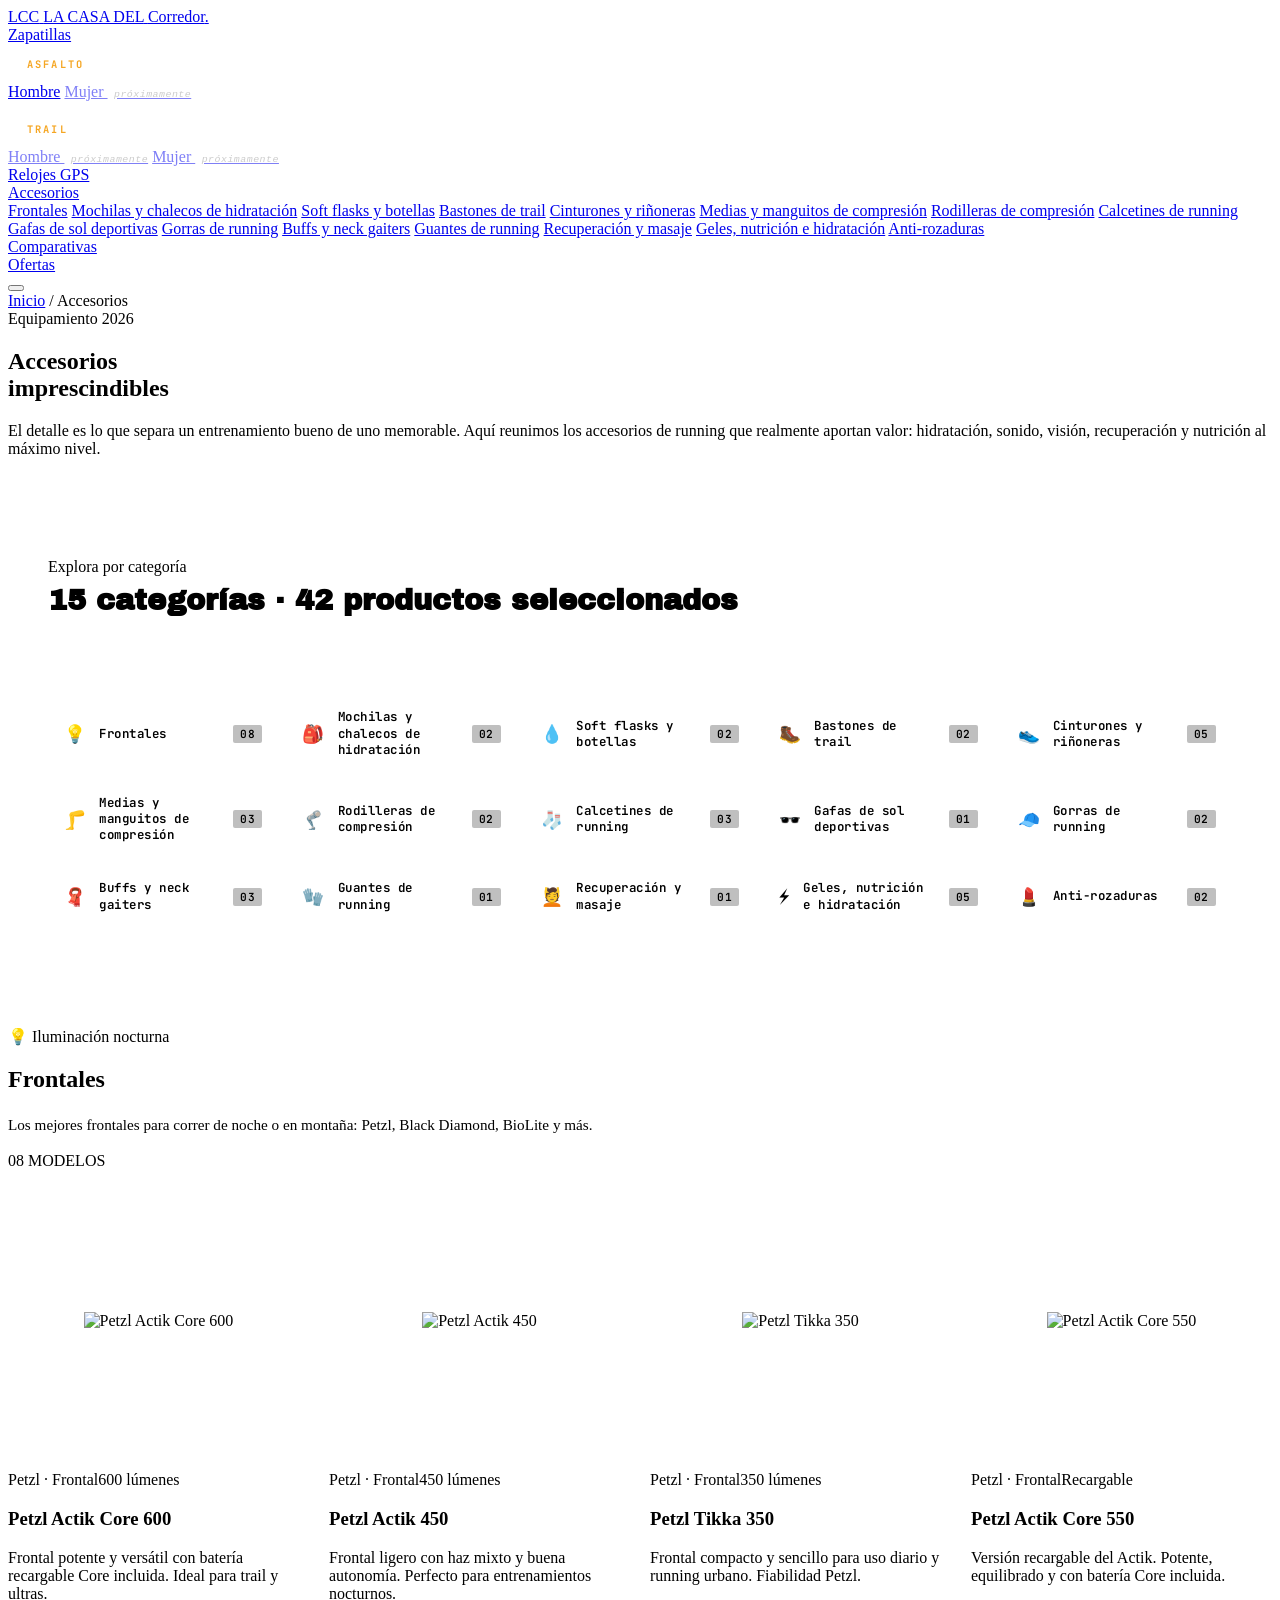
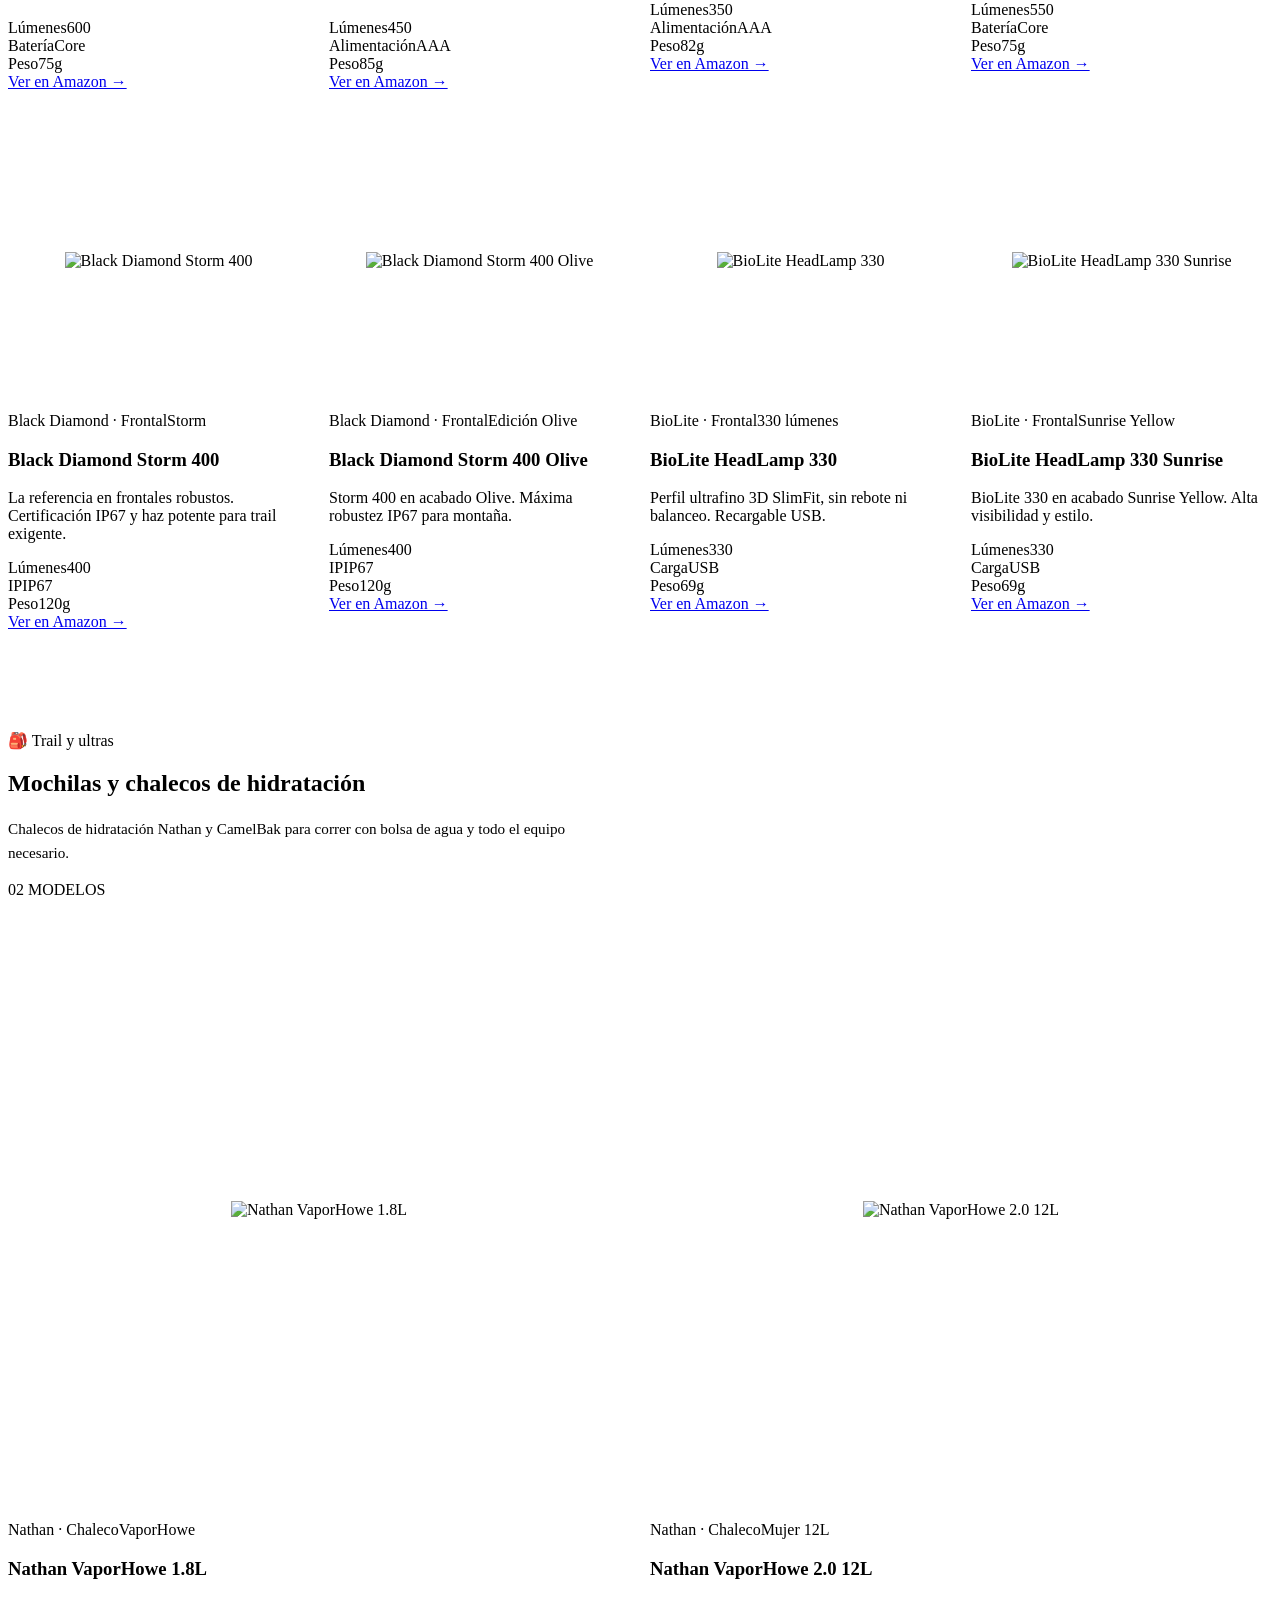
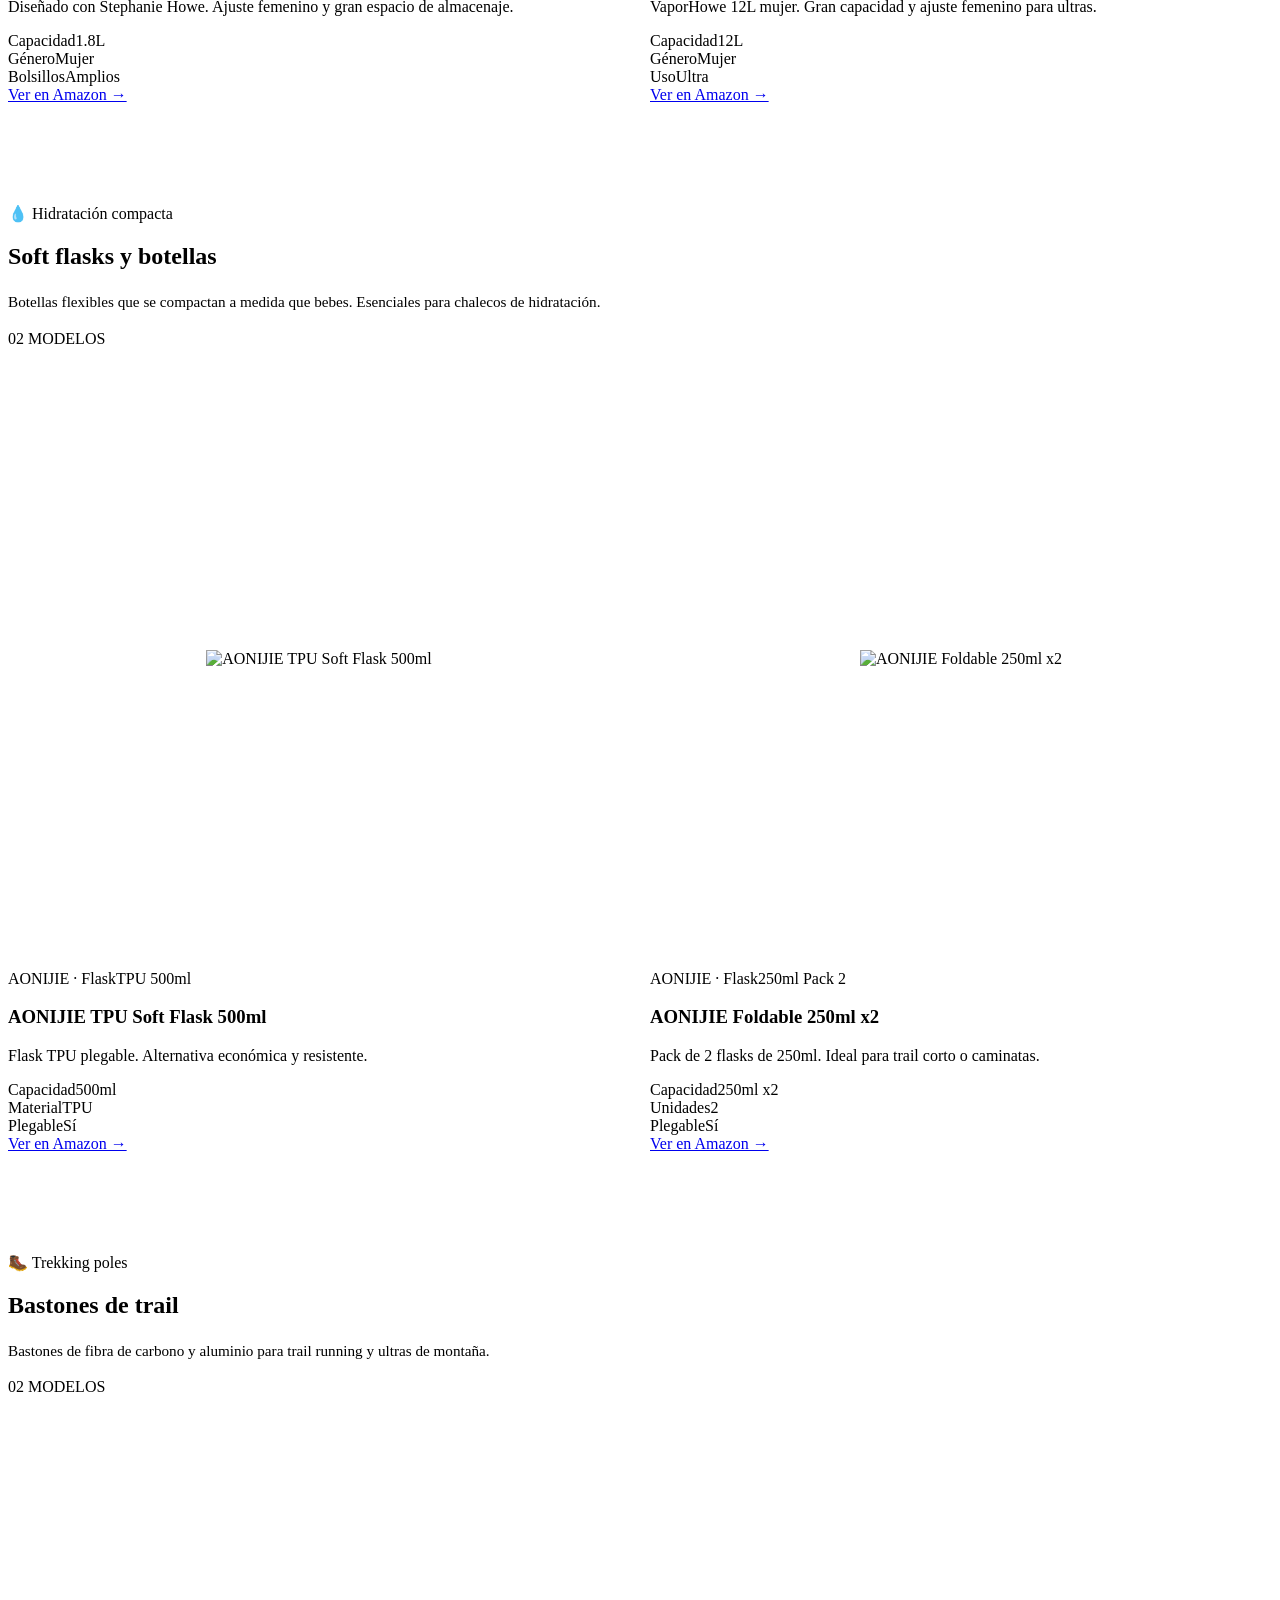
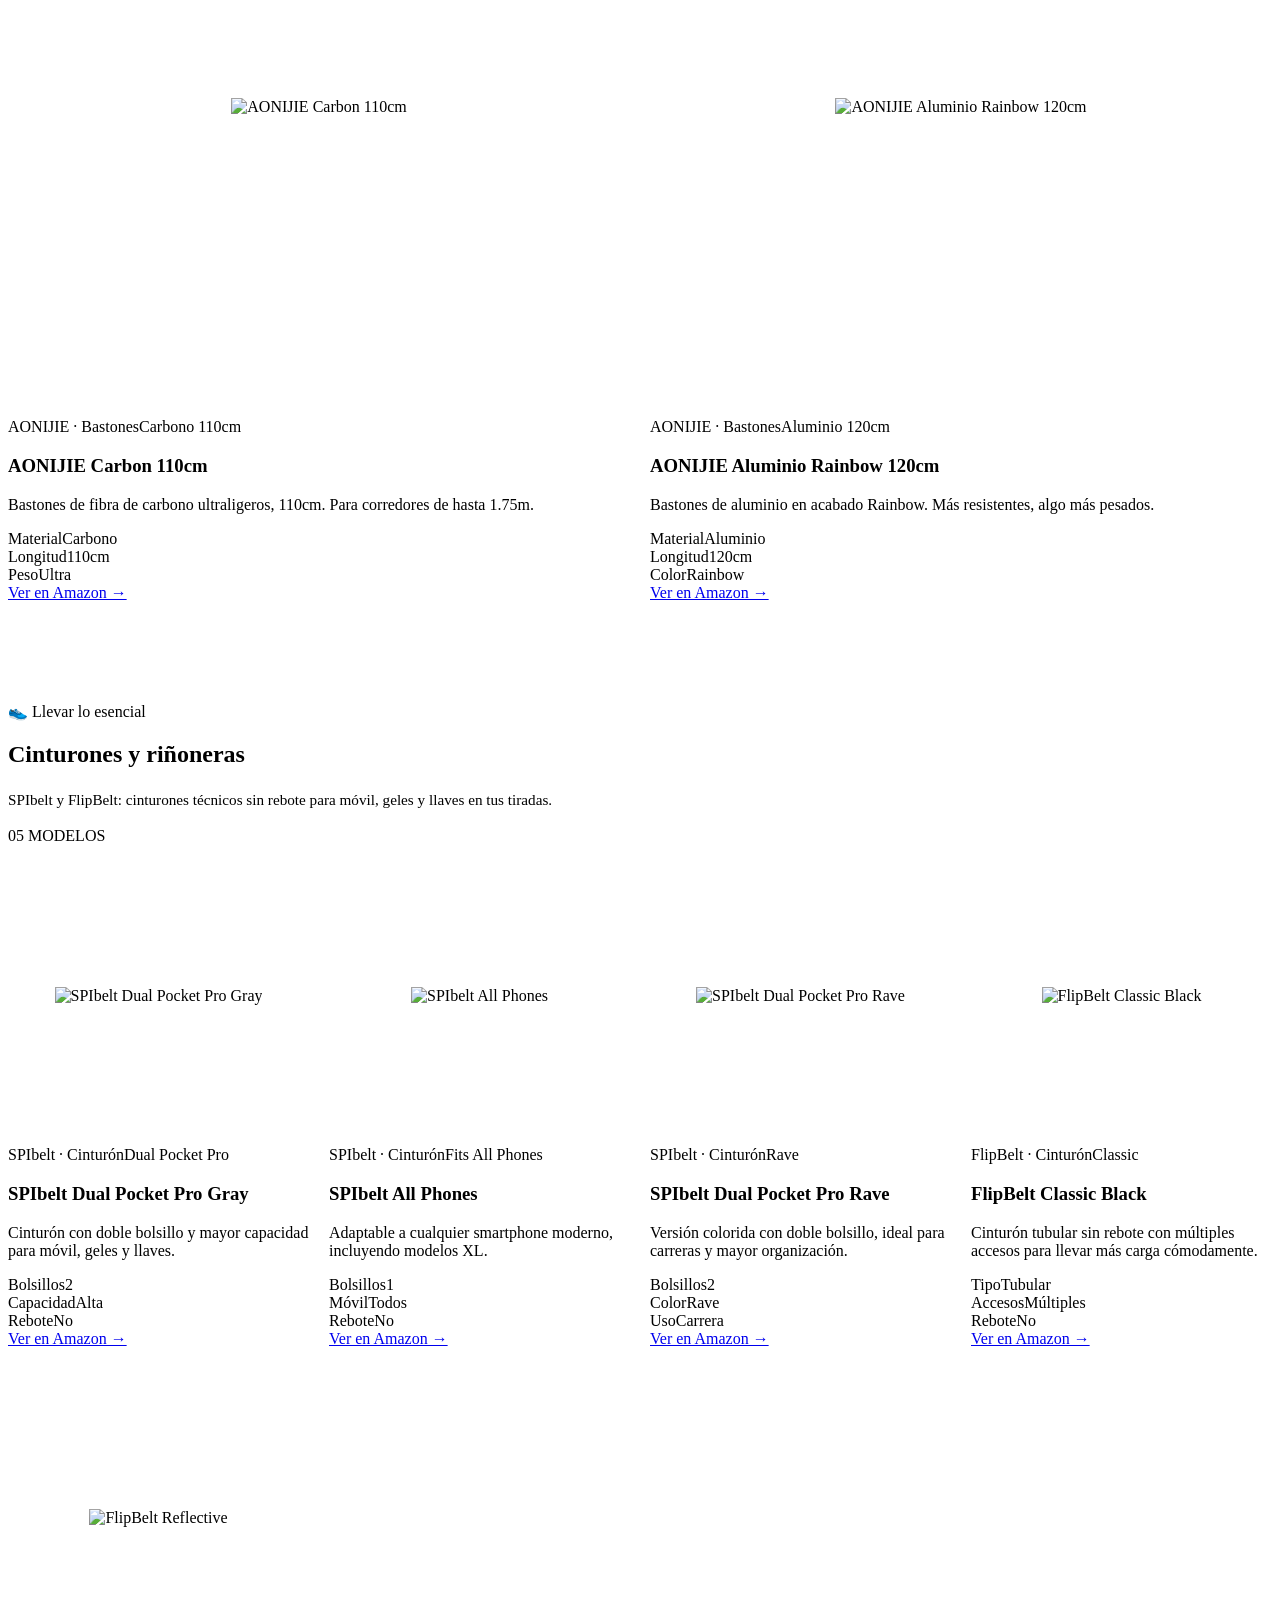
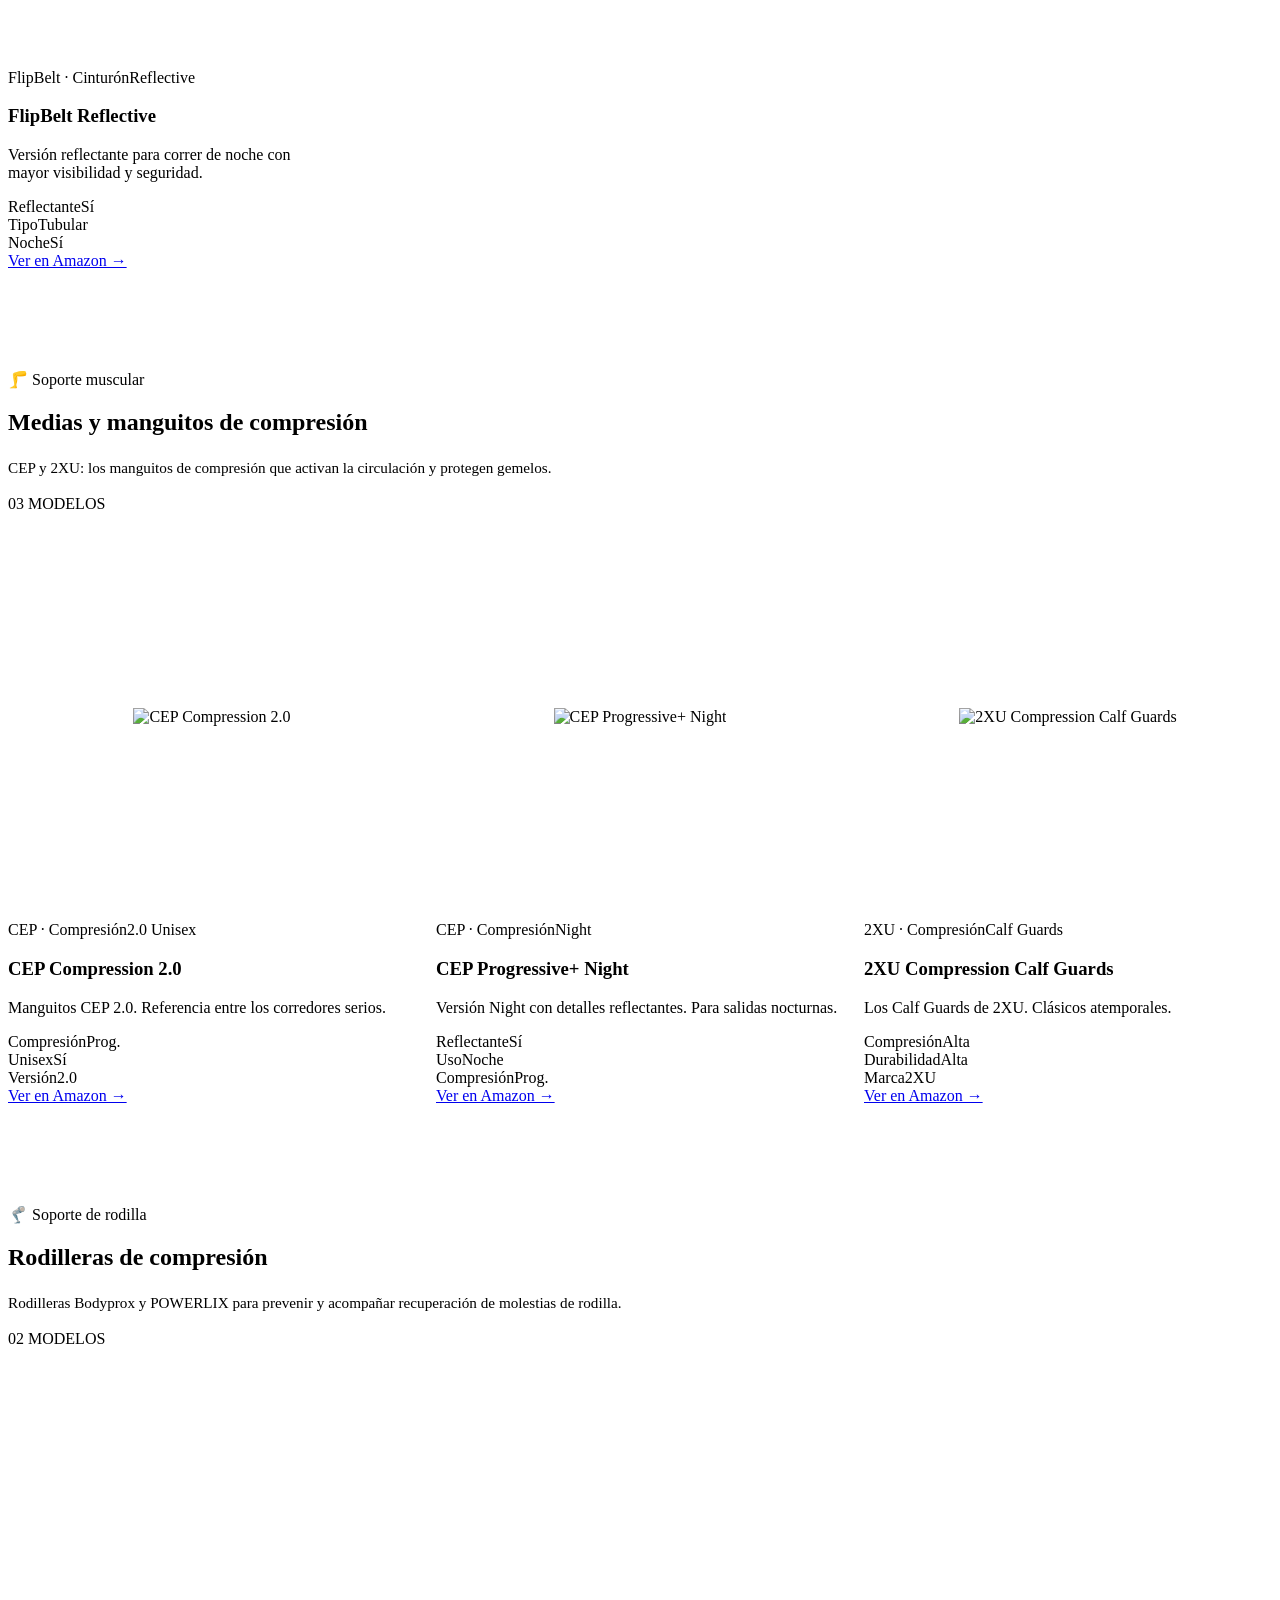
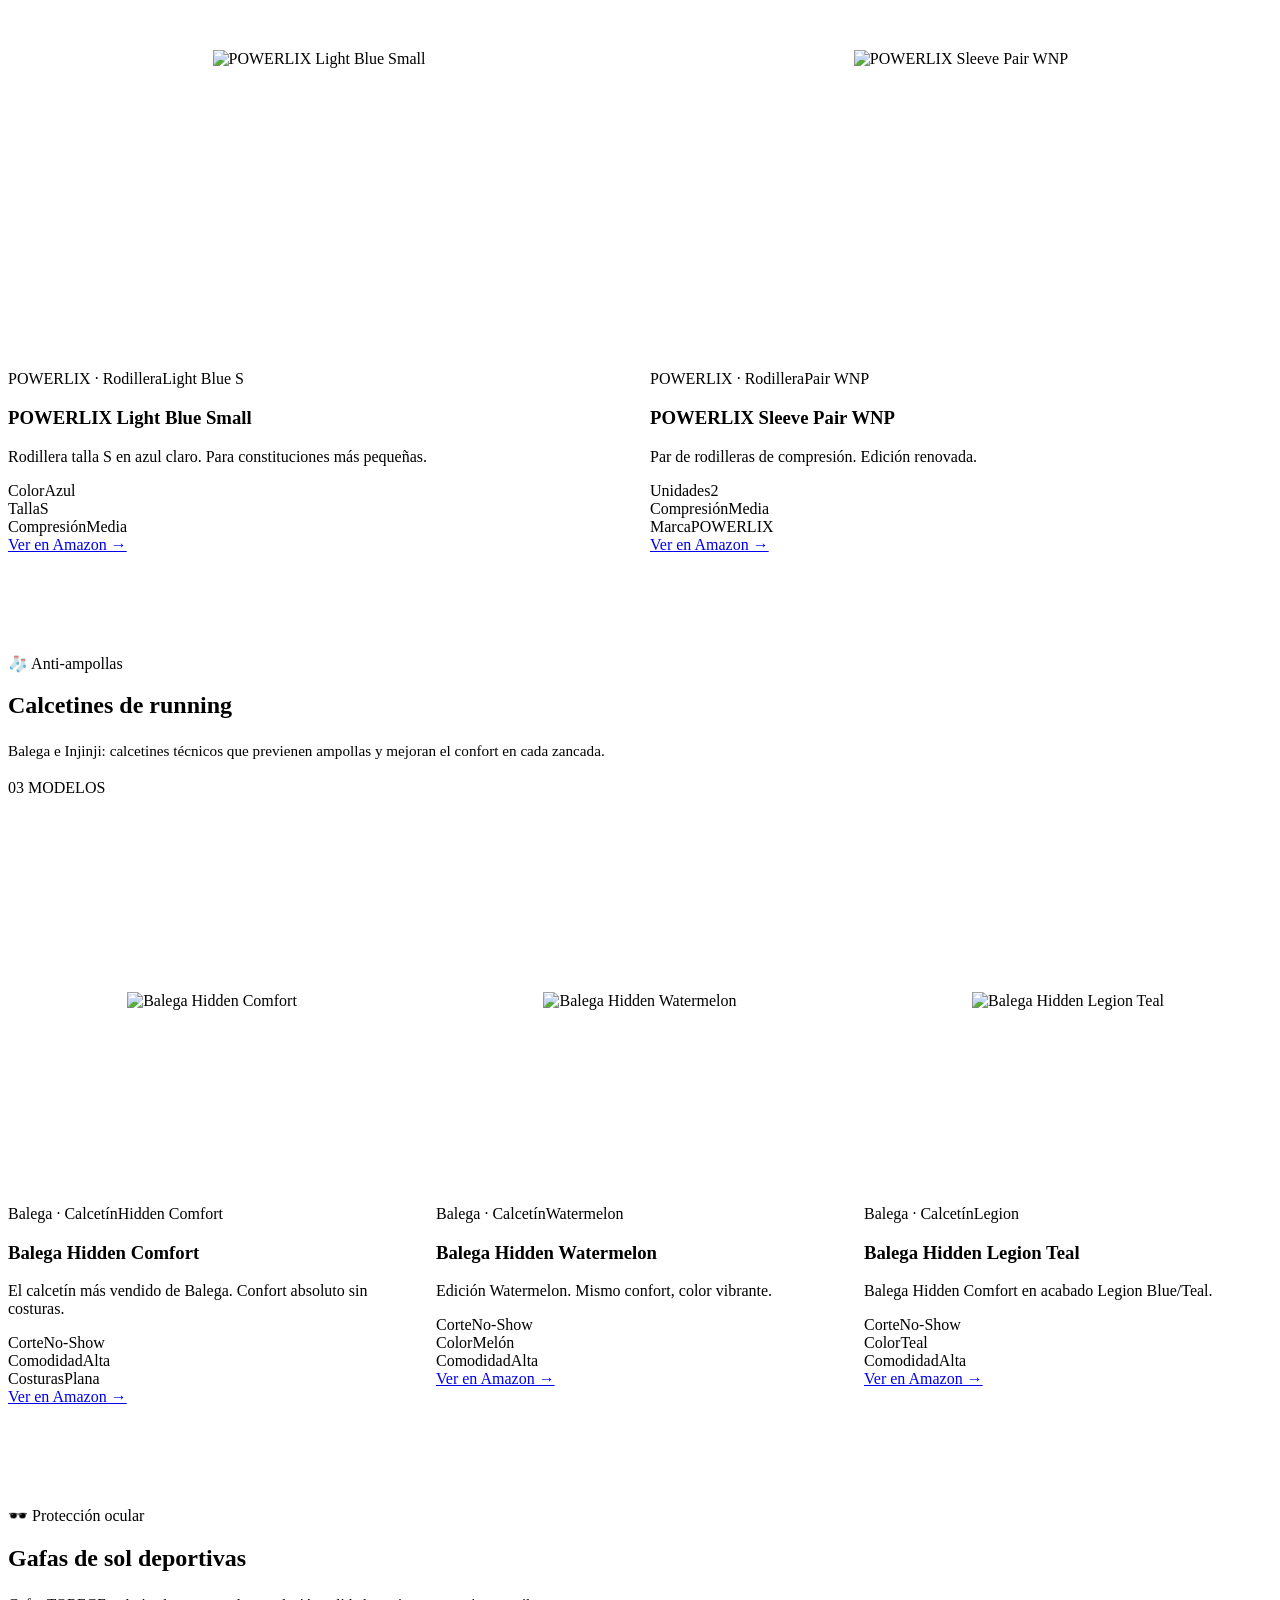
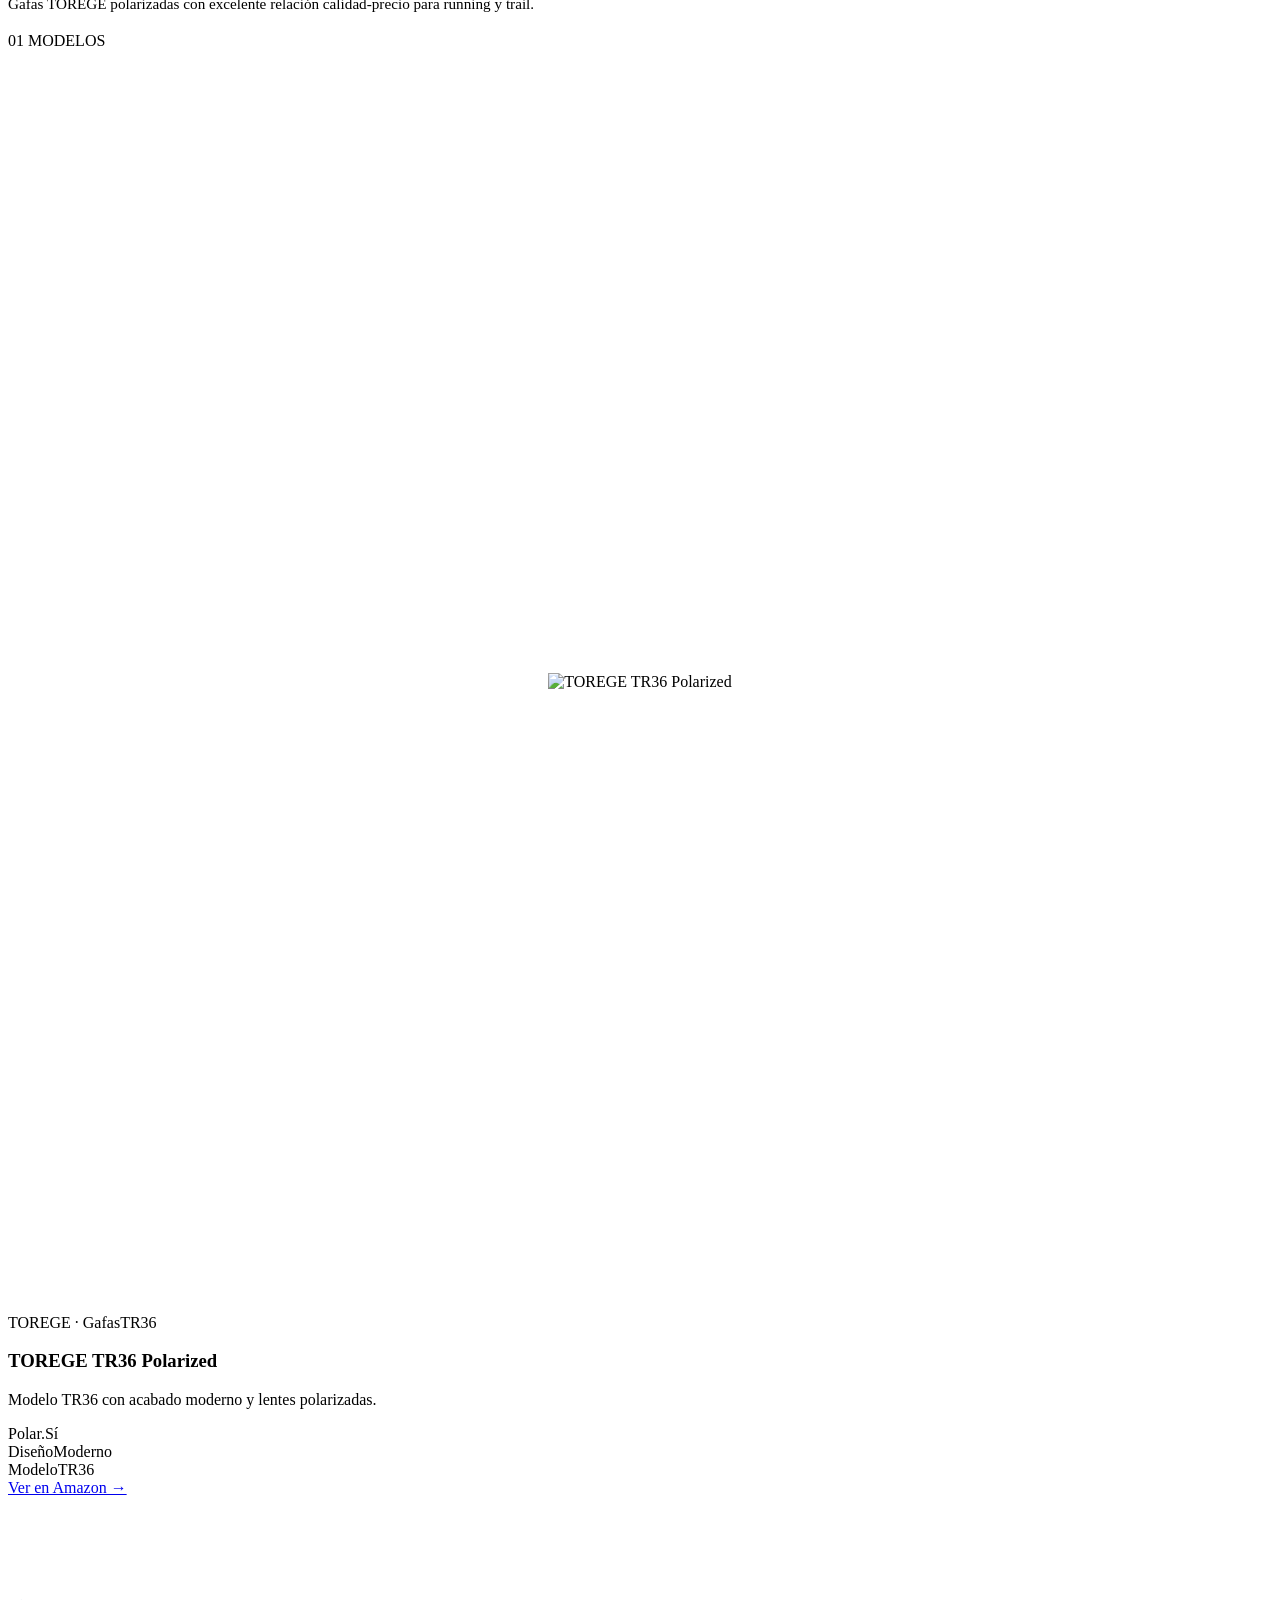
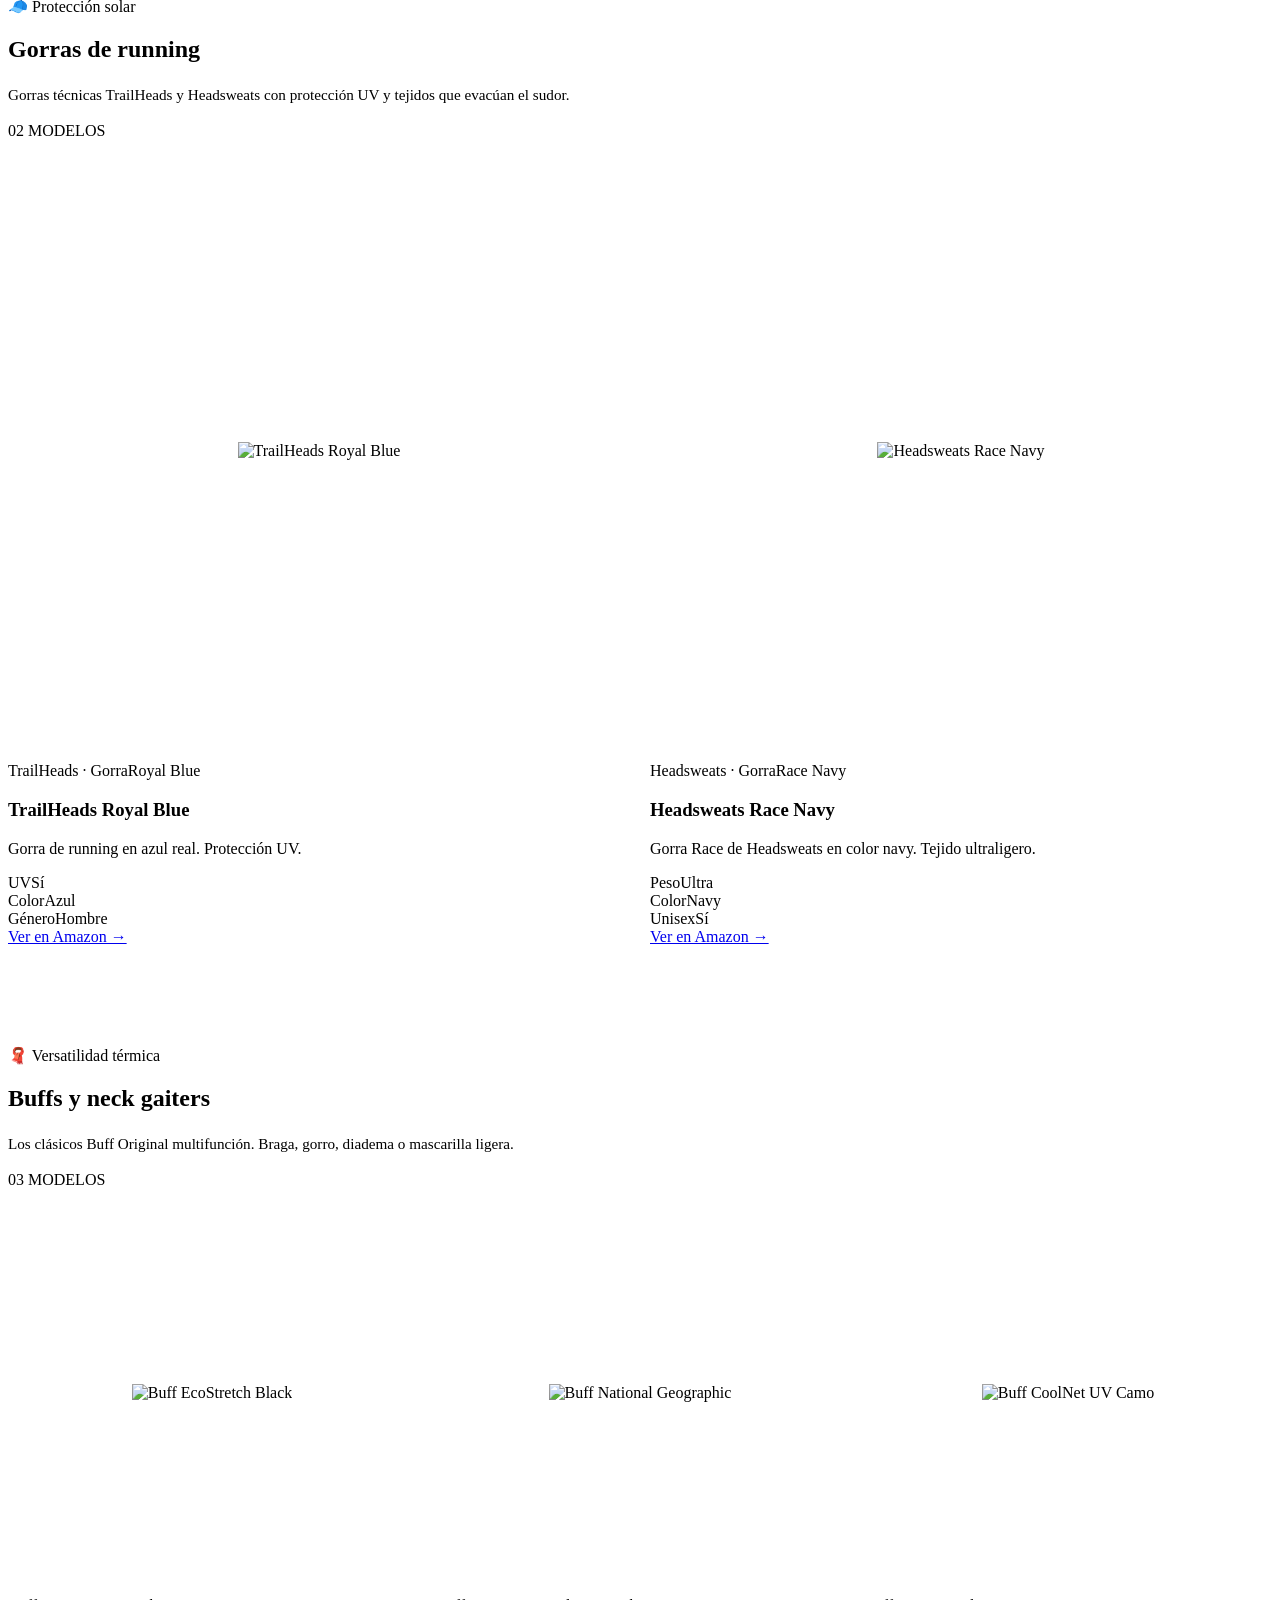
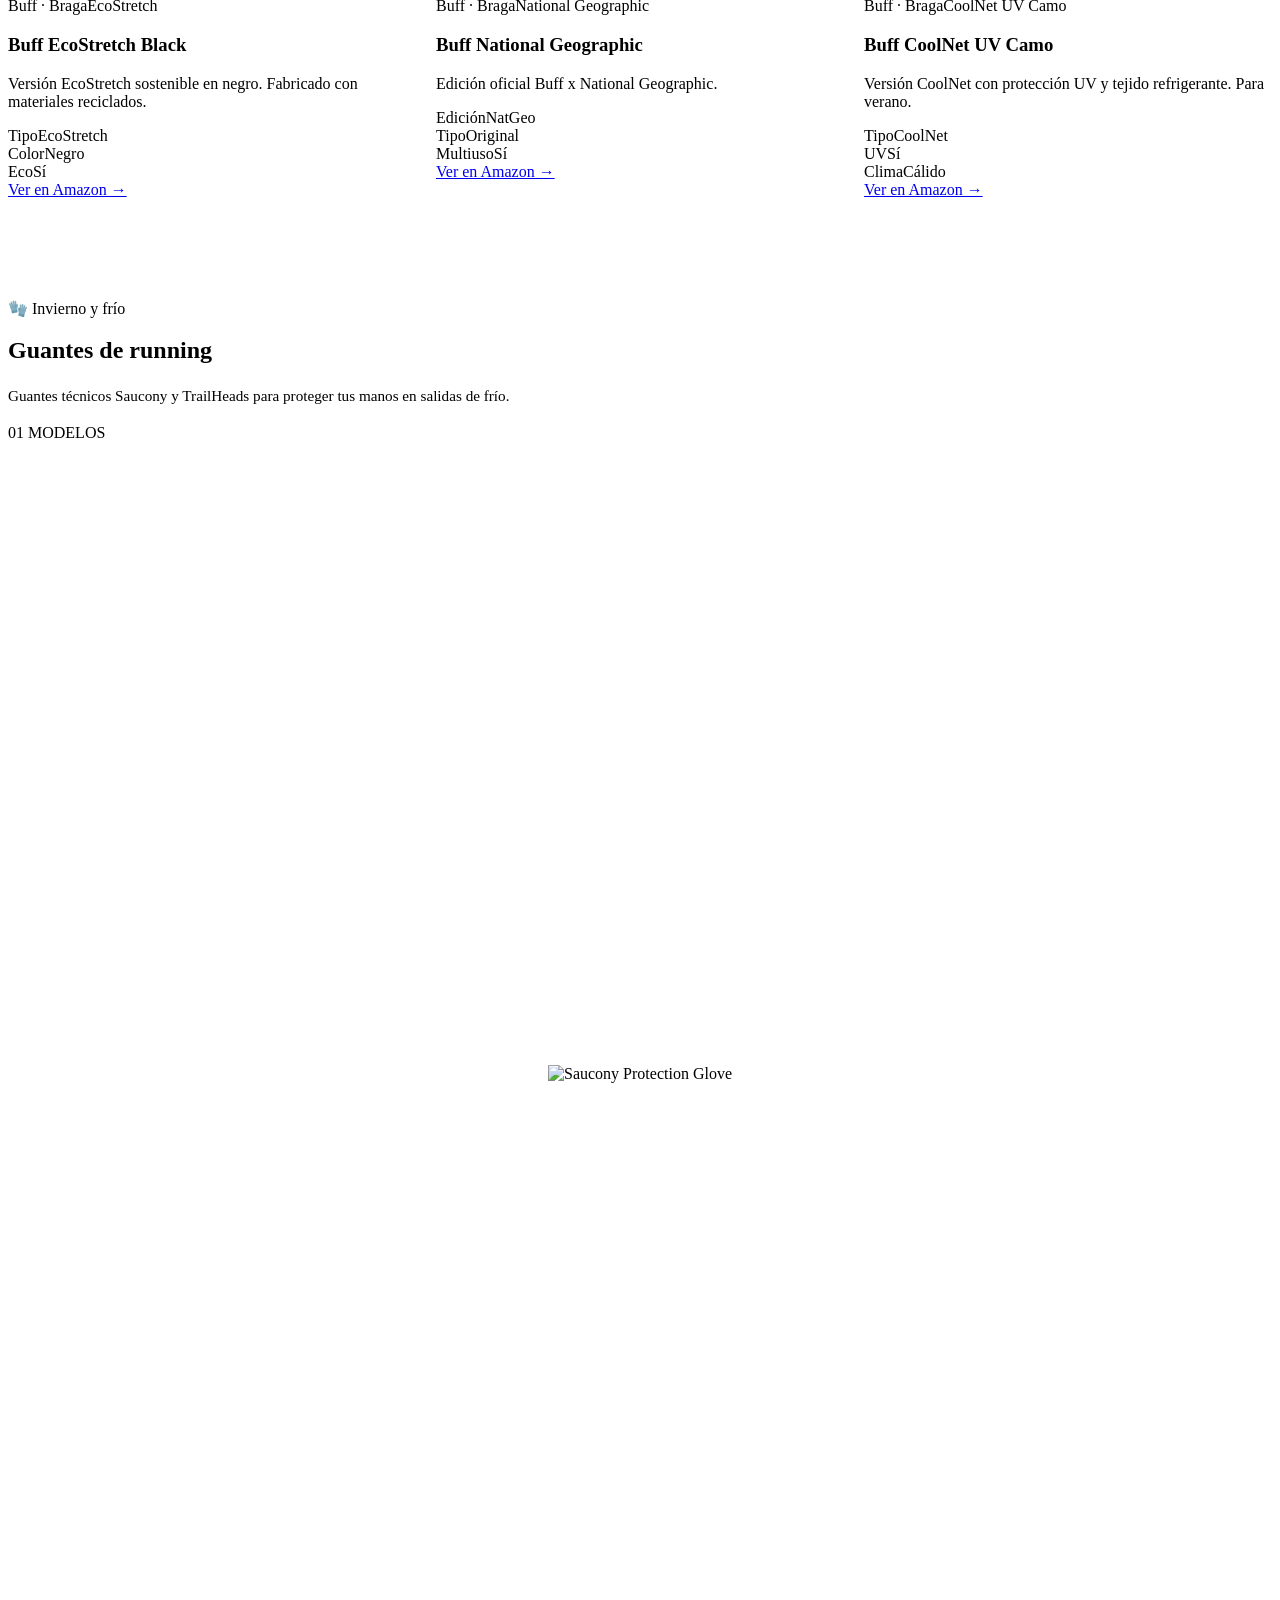
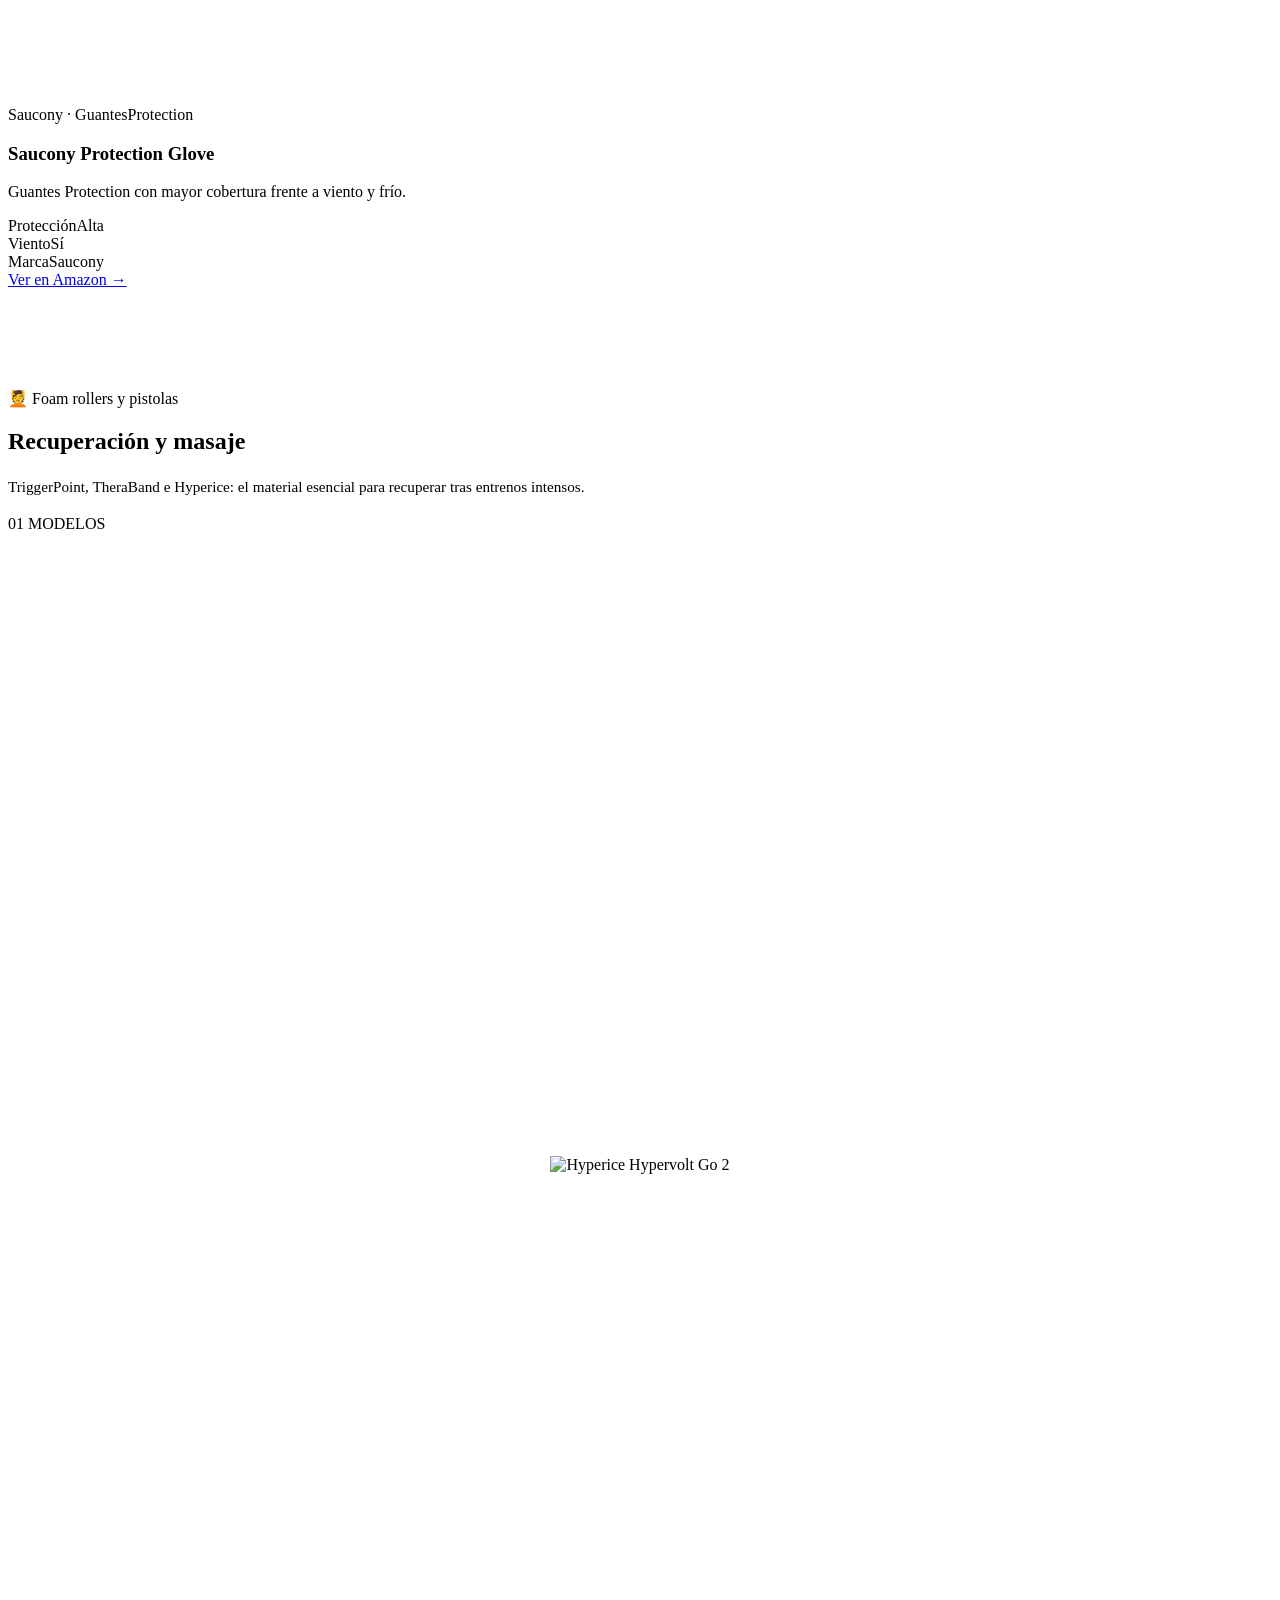
==== accesorios.html @ 13762bdb "Add files via upload" ====
<!DOCTYPE html>
<html lang="es">
<head>
    <meta charset="UTF-8">
    <meta name="viewport" content="width=device-width, initial-scale=1.0">

    <!-- SEO — Keyword: "accesorios running imprescindibles 2026" -->
    <title>Accesorios de Running 2026 | Frontales, Chalecos, Gafas, Geles y más</title>
    <meta name="description" content="Catálogo completo de accesorios de running 2026: frontales Petzl, chalecos Nathan, soft flasks Salomon, bastones de carbono, cinturones, calcetines, gafas, geles y mucho más. 42 productos seleccionados.">
    <meta name="keywords" content="accesorios running, frontales petzl, chalecos nathan, soft flask salomon, bastones trail, cinturón running, calcetines balega, gafas polarizadas, geles gu clif, nuun electrolitos">
    <meta name="robots" content="index, follow">
    <meta property="og:title" content="Accesorios de Running 2026 | La Casa del Corredor">
    <meta property="og:description" content="42 accesorios de running seleccionados en 15 categorías. Frontales, hidratación, compresión, nutrición y más.">
    <meta property="og:type" content="website">

    <link rel="preconnect" href="https://fonts.googleapis.com">
    <link rel="preconnect" href="https://fonts.gstatic.com" crossorigin>
    <link href="https://fonts.googleapis.com/css2?family=Archivo+Black&family=Archivo:wght@300;400;500;600;700;800;900&family=JetBrains+Mono:wght@400;500;600;700&display=swap" rel="stylesheet">

    <link rel="stylesheet" href="css/styles.css">

    <!-- Estilos locales del sub-nav de categorías y ajustes del dropdown -->
    <style>
        /* Ajustes del dropdown del nav para acomodar 17 enlaces */
        .nav__dropdown--accesorios {
            min-width: 280px;
            max-height: 70vh;
            overflow-y: auto;
        }

        /* Sub-nav visual de categorías — tipo "índice" al comienzo de la página */
        .cat-nav {
            background: var(--bg-elevated);
            border: 1px solid var(--surface-line);
            padding: 2.5rem;
        }
        .cat-nav__header {
            margin-bottom: 1.8rem;
            padding-bottom: 1.5rem;
            border-bottom: 1px solid var(--surface-line);
        }
        .cat-nav__title {
            font-family: var(--font-display, 'Archivo Black', sans-serif);
            font-size: clamp(1.3rem, 2.5vw, 1.8rem);
            line-height: 1.2;
            margin-top: 0.5rem;
            color: var(--text);
        }
        .cat-nav__grid {
            display: grid;
            grid-template-columns: repeat(auto-fill, minmax(220px, 1fr));
            gap: 8px;
        }
        .cat-nav__link {
            display: flex;
            align-items: center;
            gap: 0.8rem;
            padding: 0.9rem 1rem;
            background: transparent;
            border: 1px solid var(--surface-line);
            color: var(--text-dim);
            font-family: var(--font-mono, 'JetBrains Mono', monospace);
            font-size: 0.78rem;
            font-weight: 600;
            letter-spacing: 0.04em;
            text-decoration: none;
            transition: all 0.22s var(--ease-out, ease);
            position: relative;
        }
        .cat-nav__link:hover {
            background: var(--bg-accent, rgba(255,255,255,0.04));
            color: var(--text);
            border-color: var(--accent);
            transform: translateX(4px);
        }
        .cat-nav__icon {
            font-size: 1.1rem;
            flex-shrink: 0;
        }
        .cat-nav__name {
            flex: 1;
            line-height: 1.3;
        }
        .cat-nav__count {
            flex-shrink: 0;
            font-size: 0.7rem;
            color: var(--accent);
            background: rgba(0,0,0,0.25);
            padding: 2px 7px;
            border-radius: 2px;
        }

        /* Scroll-offset para que el nav sticky no tape los títulos al hacer click en anclas */
        .cat-section {
            scroll-margin-top: 100px;
        }

        @media (max-width: 768px) {
            .cat-nav { padding: 1.5rem; }
            .cat-nav__grid { grid-template-columns: 1fr; }
        }
    </style>

    <style>
        /* Dropdown Zapatillas — labels y soon */
        .nav__dropdown--zapatillas { min-width: 220px; }
        .nav__dropdown-label {
            display: block;
            padding: 0.8rem 1.2rem 0.4rem;
            font-family: var(--font-mono, 'JetBrains Mono', monospace);
            font-size: 0.65rem;
            font-weight: 700;
            letter-spacing: 0.2em;
            text-transform: uppercase;
            color: #F5A623;
            border-bottom: 1px solid rgba(255,255,255,0.06);
            margin-bottom: 0.3rem;
        }
        .nav__dropdown-label:not(:first-child) { margin-top: 0.5rem; }
        .nav__dropdown-link--soon {
            opacity: 0.5;
            pointer-events: none;
        }
        .nav__dropdown-soon {
            font-family: var(--font-mono, monospace);
            font-size: 0.62rem;
            color: #999;
            font-style: italic;
            margin-left: 0.4rem;
            letter-spacing: 0.05em;
        }
    </style>
</head>
<body>

    <header class="nav" role="banner">
        <div class="nav__inner">
            <a href="index.html" class="nav__logo" aria-label="La Casa del Corredor — Inicio">
                <span class="nav__logo-mono" aria-hidden="true">LCC</span>
                <span class="nav__logo-text">
                    <span class="nav__logo-line-1">LA CASA DEL</span>
                    <span class="nav__logo-line-2">Corredor<span>.</span></span>
                </span>
            </a>
            <nav class="nav__menu" role="navigation" aria-label="Menú principal">
                <div class="nav__item">
                    <a href="zapatillas.html" class="nav__link">Zapatillas</a>
                    <div class="nav__dropdown nav__dropdown--zapatillas">
                        <span class="nav__dropdown-label">Asfalto</span>
                        <a href="zapatillas.html?tipo=asfalto&sexo=hombre&nivel=todas" class="nav__dropdown-link">Hombre</a>
                        <a href="zapatillas.html?tipo=asfalto&sexo=mujer&nivel=todas" class="nav__dropdown-link nav__dropdown-link--soon">Mujer <span class="nav__dropdown-soon">próximamente</span></a>
                        <span class="nav__dropdown-label">Trail</span>
                        <a href="zapatillas.html?tipo=trail&sexo=hombre&nivel=todas" class="nav__dropdown-link nav__dropdown-link--soon">Hombre <span class="nav__dropdown-soon">próximamente</span></a>
                        <a href="zapatillas.html?tipo=trail&sexo=mujer&nivel=todas" class="nav__dropdown-link nav__dropdown-link--soon">Mujer <span class="nav__dropdown-soon">próximamente</span></a>
                    </div>
                </div>
                <div class="nav__item"><a href="relojes.html" class="nav__link">Relojes GPS</a></div>
                <div class="nav__item">
                    <a href="accesorios.html" class="nav__link is-active">Accesorios</a>
                    <div class="nav__dropdown nav__dropdown--accesorios">
                        <a href="accesorios.html#frontales" class="nav__dropdown-link">Frontales</a>
                        <a href="accesorios.html#mochilas" class="nav__dropdown-link">Mochilas y chalecos de hidratación</a>
                        <a href="accesorios.html#flasks" class="nav__dropdown-link">Soft flasks y botellas</a>
                        <a href="accesorios.html#bastones" class="nav__dropdown-link">Bastones de trail</a>
                        <a href="accesorios.html#cinturones" class="nav__dropdown-link">Cinturones y riñoneras</a>
                        <a href="accesorios.html#medias" class="nav__dropdown-link">Medias y manguitos de compresión</a>
                        <a href="accesorios.html#rodilleras" class="nav__dropdown-link">Rodilleras de compresión</a>
                        <a href="accesorios.html#calcetines" class="nav__dropdown-link">Calcetines de running</a>
                        <a href="accesorios.html#gafas" class="nav__dropdown-link">Gafas de sol deportivas</a>
                        <a href="accesorios.html#gorras" class="nav__dropdown-link">Gorras de running</a>
                        <a href="accesorios.html#buffs" class="nav__dropdown-link">Buffs y neck gaiters</a>
                        <a href="accesorios.html#guantes" class="nav__dropdown-link">Guantes de running</a>
                        <a href="accesorios.html#recuperacion" class="nav__dropdown-link">Recuperación y masaje</a>
                        <a href="accesorios.html#nutricion" class="nav__dropdown-link">Geles, nutrición e hidratación</a>
                        <a href="accesorios.html#antirozaduras" class="nav__dropdown-link">Anti-rozaduras</a>
                    </div>
                </div>
                <div class="nav__item"><a href="comparativas.html" class="nav__link">Comparativas</a></div>
                <div class="nav__item"><a href="ofertas.html" class="nav__link">Ofertas</a></div>
            </nav>
            <button class="nav__toggle" aria-label="Abrir menú" aria-expanded="false">
                <span></span><span></span><span></span>
            </button>
        </div>
    </header>

    <main>

        <section class="page-header" data-big="04">
            <div class="container page-header__inner">
                <div>
                    <div class="page-header__breadcrumb">
                        <a href="index.html">Inicio</a>
                        <span class="separator">/</span>
                        <span>Accesorios</span>
                    </div>
                    <span class="kicker">Equipamiento 2026</span>
                    <h1 class="page-header__title">
                        Accesorios<br>
                        <span class="text-accent">imprescindibles</span>
                    </h1>
                    <p class="page-header__subtitle">
                        El detalle es lo que separa un entrenamiento bueno de uno memorable.
                        Aquí reunimos los accesorios de running que realmente aportan valor:
                        hidratación, sonido, visión, recuperación y nutrición al máximo nivel.
                    </p>
                </div>
                <div class="page-header__visual" aria-hidden="true"></div>
            </div>
        </section>


        <section class="cat-nav-section container" style="margin-top: 60px;">
            <div class="cat-nav">
                <div class="cat-nav__header">
                    <span class="kicker">Explora por categoría</span>
                    <h2 class="cat-nav__title">15 categorías · 42 productos seleccionados</h2>
                </div>
                <div class="cat-nav__grid">
                    <a href="#frontales" class="cat-nav__link"><span class="cat-nav__icon">💡</span><span class="cat-nav__name">Frontales</span><span class="cat-nav__count">08</span></a>
<a href="#mochilas" class="cat-nav__link"><span class="cat-nav__icon">🎒</span><span class="cat-nav__name">Mochilas y chalecos de hidratación</span><span class="cat-nav__count">02</span></a>
<a href="#flasks" class="cat-nav__link"><span class="cat-nav__icon">💧</span><span class="cat-nav__name">Soft flasks y botellas</span><span class="cat-nav__count">02</span></a>
<a href="#bastones" class="cat-nav__link"><span class="cat-nav__icon">🥾</span><span class="cat-nav__name">Bastones de trail</span><span class="cat-nav__count">02</span></a>
<a href="#cinturones" class="cat-nav__link"><span class="cat-nav__icon">👟</span><span class="cat-nav__name">Cinturones y riñoneras</span><span class="cat-nav__count">05</span></a>
<a href="#medias" class="cat-nav__link"><span class="cat-nav__icon">🦵</span><span class="cat-nav__name">Medias y manguitos de compresión</span><span class="cat-nav__count">03</span></a>
<a href="#rodilleras" class="cat-nav__link"><span class="cat-nav__icon">🦿</span><span class="cat-nav__name">Rodilleras de compresión</span><span class="cat-nav__count">02</span></a>
<a href="#calcetines" class="cat-nav__link"><span class="cat-nav__icon">🧦</span><span class="cat-nav__name">Calcetines de running</span><span class="cat-nav__count">03</span></a>
<a href="#gafas" class="cat-nav__link"><span class="cat-nav__icon">🕶️</span><span class="cat-nav__name">Gafas de sol deportivas</span><span class="cat-nav__count">01</span></a>
<a href="#gorras" class="cat-nav__link"><span class="cat-nav__icon">🧢</span><span class="cat-nav__name">Gorras de running</span><span class="cat-nav__count">02</span></a>
<a href="#buffs" class="cat-nav__link"><span class="cat-nav__icon">🧣</span><span class="cat-nav__name">Buffs y neck gaiters</span><span class="cat-nav__count">03</span></a>
<a href="#guantes" class="cat-nav__link"><span class="cat-nav__icon">🧤</span><span class="cat-nav__name">Guantes de running</span><span class="cat-nav__count">01</span></a>
<a href="#recuperacion" class="cat-nav__link"><span class="cat-nav__icon">💆</span><span class="cat-nav__name">Recuperación y masaje</span><span class="cat-nav__count">01</span></a>
<a href="#nutricion" class="cat-nav__link"><span class="cat-nav__icon">⚡</span><span class="cat-nav__name">Geles, nutrición e hidratación</span><span class="cat-nav__count">05</span></a>
<a href="#antirozaduras" class="cat-nav__link"><span class="cat-nav__icon">💄</span><span class="cat-nav__name">Anti-rozaduras</span><span class="cat-nav__count">02</span></a>
                </div>
            </div>
        </section>

        <!-- ================================================================
             CATEGORÍA — FRONTALES
             ================================================================ -->
        <section class="products container cat-section" id="frontales" style="margin-top: 60px; padding-bottom: 40px;">
            <div class="products__header">
                <div>
                    <span class="kicker">💡 Iluminación nocturna</span>
                    <h2 class="products__title">Frontales</h2>
                    <p style="max-width: 620px; margin-top: 12px; color: var(--text-dim); font-size: 0.95rem; line-height: 1.6;">Los mejores frontales para correr de noche o en montaña: Petzl, Black Diamond, BioLite y más.</p>
                </div>
                <span class="products__count"><span>08</span> MODELOS</span>
            </div>

            <div class="products__grid" style="display: grid !important; grid-template-columns: repeat(auto-fit, minmax(280px, 1fr)) !important; gap: 20px !important; align-items: start !important;">
        <article class="product-card">
            <div style="background: #ffffff !important; display: flex !important; align-items: center !important; justify-content: center !important; aspect-ratio: 1/1; padding: 25px !important; overflow: hidden !important; border: none !important;">
                <img src="https://m.media-amazon.com/images/I/61-paWx59yL._AC_SX679_.jpg" alt="Petzl Actik Core 600" loading="lazy" style="max-width: 100% !important; max-height: 100% !important; object-fit: contain !important; mix-blend-mode: multiply !important; display: block !important;">
            </div>
            <div class="product-card__meta"><span>Petzl · Frontal</span><span class="product-card__tag">600 lúmenes</span></div>
            <h3 class="product-card__name">Petzl Actik Core 600</h3>
            <p class="product-card__description">Frontal potente y versátil con batería recargable Core incluida. Ideal para trail y ultras.</p>
            <div class="product-card__specs"><div class="product-card__spec"><span class="product-card__spec-label">Lúmenes</span><span class="product-card__spec-value">600</span></div><div class="product-card__spec"><span class="product-card__spec-label">Batería</span><span class="product-card__spec-value">Core</span></div><div class="product-card__spec"><span class="product-card__spec-label">Peso</span><span class="product-card__spec-value">75g</span></div></div>
            <a href="https://www.amazon.es/dp/B09X9PHB9W?tag=PLACEHOLDER-21" class="btn btn--amazon" target="_blank" rel="sponsored noopener"><span>Ver en Amazon →</span></a>
        </article>
        <article class="product-card">
            <div style="background: #ffffff !important; display: flex !important; align-items: center !important; justify-content: center !important; aspect-ratio: 1/1; padding: 25px !important; overflow: hidden !important; border: none !important;">
                <img src="https://m.media-amazon.com/images/I/61WA+MjNcrL._AC_SX679_.jpg" alt="Petzl Actik 450" loading="lazy" style="max-width: 100% !important; max-height: 100% !important; object-fit: contain !important; mix-blend-mode: multiply !important; display: block !important;">
            </div>
            <div class="product-card__meta"><span>Petzl · Frontal</span><span class="product-card__tag">450 lúmenes</span></div>
            <h3 class="product-card__name">Petzl Actik 450</h3>
            <p class="product-card__description">Frontal ligero con haz mixto y buena autonomía. Perfecto para entrenamientos nocturnos.</p>
            <div class="product-card__specs"><div class="product-card__spec"><span class="product-card__spec-label">Lúmenes</span><span class="product-card__spec-value">450</span></div><div class="product-card__spec"><span class="product-card__spec-label">Alimentación</span><span class="product-card__spec-value">AAA</span></div><div class="product-card__spec"><span class="product-card__spec-label">Peso</span><span class="product-card__spec-value">85g</span></div></div>
            <a href="https://www.amazon.es/dp/B09X9SXM4Y?tag=PLACEHOLDER-21" class="btn btn--amazon" target="_blank" rel="sponsored noopener"><span>Ver en Amazon →</span></a>
        </article>
        <article class="product-card">
            <div style="background: #ffffff !important; display: flex !important; align-items: center !important; justify-content: center !important; aspect-ratio: 1/1; padding: 25px !important; overflow: hidden !important; border: none !important;">
                <img src="https://m.media-amazon.com/images/I/71fEEKuJ4KL._AC_SX679_.jpg" alt="Petzl Tikka 350" loading="lazy" style="max-width: 100% !important; max-height: 100% !important; object-fit: contain !important; mix-blend-mode: multiply !important; display: block !important;">
            </div>
            <div class="product-card__meta"><span>Petzl · Frontal</span><span class="product-card__tag">350 lúmenes</span></div>
            <h3 class="product-card__name">Petzl Tikka 350</h3>
            <p class="product-card__description">Frontal compacto y sencillo para uso diario y running urbano. Fiabilidad Petzl.</p>
            <div class="product-card__specs"><div class="product-card__spec"><span class="product-card__spec-label">Lúmenes</span><span class="product-card__spec-value">350</span></div><div class="product-card__spec"><span class="product-card__spec-label">Alimentación</span><span class="product-card__spec-value">AAA</span></div><div class="product-card__spec"><span class="product-card__spec-label">Peso</span><span class="product-card__spec-value">82g</span></div></div>
            <a href="https://www.amazon.es/dp/B07T3HZ1WH?tag=PLACEHOLDER-21" class="btn btn--amazon" target="_blank" rel="sponsored noopener"><span>Ver en Amazon →</span></a>
        </article>
        <article class="product-card">
            <div style="background: #ffffff !important; display: flex !important; align-items: center !important; justify-content: center !important; aspect-ratio: 1/1; padding: 25px !important; overflow: hidden !important; border: none !important;">
                <img src="https://m.media-amazon.com/images/I/71-NKoYa8cL._AC_SX679_.jpg" alt="Petzl Actik Core 550" loading="lazy" style="max-width: 100% !important; max-height: 100% !important; object-fit: contain !important; mix-blend-mode: multiply !important; display: block !important;">
            </div>
            <div class="product-card__meta"><span>Petzl · Frontal</span><span class="product-card__tag">Recargable</span></div>
            <h3 class="product-card__name">Petzl Actik Core 550</h3>
            <p class="product-card__description">Versión recargable del Actik. Potente, equilibrado y con batería Core incluida.</p>
            <div class="product-card__specs"><div class="product-card__spec"><span class="product-card__spec-label">Lúmenes</span><span class="product-card__spec-value">550</span></div><div class="product-card__spec"><span class="product-card__spec-label">Batería</span><span class="product-card__spec-value">Core</span></div><div class="product-card__spec"><span class="product-card__spec-label">Peso</span><span class="product-card__spec-value">75g</span></div></div>
            <a href="https://www.amazon.es/dp/B07RNMQC9Y?tag=PLACEHOLDER-21" class="btn btn--amazon" target="_blank" rel="sponsored noopener"><span>Ver en Amazon →</span></a>
        </article>
        <article class="product-card">
            <div style="background: #ffffff !important; display: flex !important; align-items: center !important; justify-content: center !important; aspect-ratio: 1/1; padding: 25px !important; overflow: hidden !important; border: none !important;">
                <img src="https://m.media-amazon.com/images/I/61GcBLhJ6KL._AC_SX679_.jpg" alt="Black Diamond Storm 400" loading="lazy" style="max-width: 100% !important; max-height: 100% !important; object-fit: contain !important; mix-blend-mode: multiply !important; display: block !important;">
            </div>
            <div class="product-card__meta"><span>Black Diamond · Frontal</span><span class="product-card__tag">Storm</span></div>
            <h3 class="product-card__name">Black Diamond Storm 400</h3>
            <p class="product-card__description">La referencia en frontales robustos. Certificación IP67 y haz potente para trail exigente.</p>
            <div class="product-card__specs"><div class="product-card__spec"><span class="product-card__spec-label">Lúmenes</span><span class="product-card__spec-value">400</span></div><div class="product-card__spec"><span class="product-card__spec-label">IP</span><span class="product-card__spec-value">IP67</span></div><div class="product-card__spec"><span class="product-card__spec-label">Peso</span><span class="product-card__spec-value">120g</span></div></div>
            <a href="https://www.amazon.es/dp/B084HPMVH5?tag=PLACEHOLDER-21" class="btn btn--amazon" target="_blank" rel="sponsored noopener"><span>Ver en Amazon →</span></a>
        </article>
    
        <article class="product-card">
            <div style="background: #ffffff !important; display: flex !important; align-items: center !important; justify-content: center !important; aspect-ratio: 1/1; padding: 25px !important; overflow: hidden !important; border: none !important;">
                <img src="https://m.media-amazon.com/images/I/71YWYfr4CYL._AC_SX342_SY445_QL70_FMwebp_.jpg" alt="Black Diamond Storm 400 Olive" loading="lazy" style="max-width: 100% !important; max-height: 100% !important; object-fit: contain !important; mix-blend-mode: multiply !important; display: block !important;">
            </div>
            <div class="product-card__meta"><span>Black Diamond · Frontal</span><span class="product-card__tag">Edición Olive</span></div>
            <h3 class="product-card__name">Black Diamond Storm 400 Olive</h3>
            <p class="product-card__description">Storm 400 en acabado Olive. Máxima robustez IP67 para montaña.</p>
            <div class="product-card__specs"><div class="product-card__spec"><span class="product-card__spec-label">Lúmenes</span><span class="product-card__spec-value">400</span></div><div class="product-card__spec"><span class="product-card__spec-label">IP</span><span class="product-card__spec-value">IP67</span></div><div class="product-card__spec"><span class="product-card__spec-label">Peso</span><span class="product-card__spec-value">120g</span></div></div>
            <a href="https://www.amazon.es/dp/B09NQL41DH?tag=PLACEHOLDER-21" class="btn btn--amazon" target="_blank" rel="sponsored noopener"><span>Ver en Amazon →</span></a>
        </article>
        <article class="product-card">
            <div style="background: #ffffff !important; display: flex !important; align-items: center !important; justify-content: center !important; aspect-ratio: 1/1; padding: 25px !important; overflow: hidden !important; border: none !important;">
                <img src="https://m.media-amazon.com/images/I/61btEUA7VTL._AC_SX679_.jpg" alt="BioLite HeadLamp 330" loading="lazy" style="max-width: 100% !important; max-height: 100% !important; object-fit: contain !important; mix-blend-mode: multiply !important; display: block !important;">
            </div>
            <div class="product-card__meta"><span>BioLite · Frontal</span><span class="product-card__tag">330 lúmenes</span></div>
            <h3 class="product-card__name">BioLite HeadLamp 330</h3>
            <p class="product-card__description">Perfil ultrafino 3D SlimFit, sin rebote ni balanceo. Recargable USB.</p>
            <div class="product-card__specs"><div class="product-card__spec"><span class="product-card__spec-label">Lúmenes</span><span class="product-card__spec-value">330</span></div><div class="product-card__spec"><span class="product-card__spec-label">Carga</span><span class="product-card__spec-value">USB</span></div><div class="product-card__spec"><span class="product-card__spec-label">Peso</span><span class="product-card__spec-value">69g</span></div></div>
            <a href="https://www.amazon.es/dp/B07FMQM414?tag=PLACEHOLDER-21" class="btn btn--amazon" target="_blank" rel="sponsored noopener"><span>Ver en Amazon →</span></a>
        </article>
        
        <article class="product-card">
            <div style="background: #ffffff !important; display: flex !important; align-items: center !important; justify-content: center !important; aspect-ratio: 1/1; padding: 25px !important; overflow: hidden !important; border: none !important;">
                <img src="https://m.media-amazon.com/images/I/61SnWisEvRL._AC_SX679_.jpg" alt="BioLite HeadLamp 330 Sunrise" loading="lazy" style="max-width: 100% !important; max-height: 100% !important; object-fit: contain !important; mix-blend-mode: multiply !important; display: block !important;">
            </div>
            <div class="product-card__meta"><span>BioLite · Frontal</span><span class="product-card__tag">Sunrise Yellow</span></div>
            <h3 class="product-card__name">BioLite HeadLamp 330 Sunrise</h3>
            <p class="product-card__description">BioLite 330 en acabado Sunrise Yellow. Alta visibilidad y estilo.</p>
            <div class="product-card__specs"><div class="product-card__spec"><span class="product-card__spec-label">Lúmenes</span><span class="product-card__spec-value">330</span></div><div class="product-card__spec"><span class="product-card__spec-label">Carga</span><span class="product-card__spec-value">USB</span></div><div class="product-card__spec"><span class="product-card__spec-label">Peso</span><span class="product-card__spec-value">69g</span></div></div>
            <a href="https://www.amazon.es/dp/B07FM9CW4B?tag=PLACEHOLDER-21" class="btn btn--amazon" target="_blank" rel="sponsored noopener"><span>Ver en Amazon →</span></a>
        </article>
            </div>
        </section>

        <!-- ================================================================
             CATEGORÍA — MOCHILAS Y CHALECOS DE HIDRATACIÓN 
             ================================================================ -->
        <section class="products container cat-section" id="mochilas" style="margin-top: 60px; padding-bottom: 40px;">
            <div class="products__header">
                <div>
                    <span class="kicker">🎒 Trail y ultras</span>
                    <h2 class="products__title">Mochilas y chalecos de hidratación</h2>
                    <p style="max-width: 620px; margin-top: 12px; color: var(--text-dim); font-size: 0.95rem; line-height: 1.6;">Chalecos de hidratación Nathan y CamelBak para correr con bolsa de agua y todo el equipo necesario.</p>
                </div>
                <span class="products__count"><span>02</span> MODELOS</span>
            </div>

            <div class="products__grid" style="display: grid !important; grid-template-columns: repeat(auto-fit, minmax(280px, 1fr)) !important; gap: 20px !important; align-items: start !important;">
        <article class="product-card">
            <div style="background: #ffffff !important; display: flex !important; align-items: center !important; justify-content: center !important; aspect-ratio: 1/1; padding: 25px !important; overflow: hidden !important; border: none !important;">
                <img src="https://m.media-amazon.com/images/I/61ov6kLWV-L._AC_SX679_.jpg" alt="Nathan VaporHowe 1.8L" loading="lazy" style="max-width: 100% !important; max-height: 100% !important; object-fit: contain !important; mix-blend-mode: multiply !important; display: block !important;">
            </div>
            <div class="product-card__meta"><span>Nathan · Chaleco</span><span class="product-card__tag">VaporHowe</span></div>
            <h3 class="product-card__name">Nathan VaporHowe 1.8L</h3>
            <p class="product-card__description">Diseñado con Stephanie Howe. Ajuste femenino y gran espacio de almacenaje.</p>
            <div class="product-card__specs"><div class="product-card__spec"><span class="product-card__spec-label">Capacidad</span><span class="product-card__spec-value">1.8L</span></div><div class="product-card__spec"><span class="product-card__spec-label">Género</span><span class="product-card__spec-value">Mujer</span></div><div class="product-card__spec"><span class="product-card__spec-label">Bolsillos</span><span class="product-card__spec-value">Amplios</span></div></div>
            <a href="https://www.amazon.es/dp/B06XHHYQDW?tag=PLACEHOLDER-21" class="btn btn--amazon" target="_blank" rel="sponsored noopener"><span>Ver en Amazon →</span></a>
        </article>
        <article class="product-card">
            <div style="background: #ffffff !important; display: flex !important; align-items: center !important; justify-content: center !important; aspect-ratio: 1/1; padding: 25px !important; overflow: hidden !important; border: none !important;">
                <img src="https://m.media-amazon.com/images/I/61Rg6VHzqPL._AC_SX569_.jpg" alt="Nathan VaporHowe 2.0 12L" loading="lazy" style="max-width: 100% !important; max-height: 100% !important; object-fit: contain !important; mix-blend-mode: multiply !important; display: block !important;">
            </div>
            <div class="product-card__meta"><span>Nathan · Chaleco</span><span class="product-card__tag">Mujer 12L</span></div>
            <h3 class="product-card__name">Nathan VaporHowe 2.0 12L</h3>
            <p class="product-card__description">VaporHowe 12L mujer. Gran capacidad y ajuste femenino para ultras.</p>
            <div class="product-card__specs"><div class="product-card__spec"><span class="product-card__spec-label">Capacidad</span><span class="product-card__spec-value">12L</span></div><div class="product-card__spec"><span class="product-card__spec-label">Género</span><span class="product-card__spec-value">Mujer</span></div><div class="product-card__spec"><span class="product-card__spec-label">Uso</span><span class="product-card__spec-value">Ultra</span></div></div>
            <a href="https://www.amazon.es/dp/B07Y2FXRKS?tag=PLACEHOLDER-21" class="btn btn--amazon" target="_blank" rel="sponsored noopener"><span>Ver en Amazon →</span></a>
        </article>
            </div>
        </section>

        <!-- ================================================================
             CATEGORÍA — SOFT FLASKS Y BOTELLAS
             ================================================================ -->
        <section class="products container cat-section" id="flasks" style="margin-top: 60px; padding-bottom: 40px;">
            <div class="products__header">
                <div>
                    <span class="kicker">💧 Hidratación compacta</span>
                    <h2 class="products__title">Soft flasks y botellas</h2>
                    <p style="max-width: 620px; margin-top: 12px; color: var(--text-dim); font-size: 0.95rem; line-height: 1.6;">Botellas flexibles que se compactan a medida que bebes. Esenciales para chalecos de hidratación.</p>
                </div>
                <span class="products__count"><span>02</span> MODELOS</span>
            </div>

            <div class="products__grid" style="display: grid !important; grid-template-columns: repeat(auto-fit, minmax(280px, 1fr)) !important; gap: 20px !important; align-items: start !important;">
        <article class="product-card">
            <div style="background: #ffffff !important; display: flex !important; align-items: center !important; justify-content: center !important; aspect-ratio: 1/1; padding: 25px !important; overflow: hidden !important; border: none !important;">
                <img src="https://m.media-amazon.com/images/I/617HInVnwbL._AC_SX679_PIbundle-2,TopRight,0,0_SH20_.jpg" alt="AONIJIE TPU Soft Flask 500ml" loading="lazy" style="max-width: 100% !important; max-height: 100% !important; object-fit: contain !important; mix-blend-mode: multiply !important; display: block !important;">
            </div>
            <div class="product-card__meta"><span>AONIJIE · Flask</span><span class="product-card__tag">TPU 500ml</span></div>
            <h3 class="product-card__name">AONIJIE TPU Soft Flask 500ml</h3>
            <p class="product-card__description">Flask TPU plegable. Alternativa económica y resistente.</p>
            <div class="product-card__specs"><div class="product-card__spec"><span class="product-card__spec-label">Capacidad</span><span class="product-card__spec-value">500ml</span></div><div class="product-card__spec"><span class="product-card__spec-label">Material</span><span class="product-card__spec-value">TPU</span></div><div class="product-card__spec"><span class="product-card__spec-label">Plegable</span><span class="product-card__spec-value">Sí</span></div></div>
            <a href="https://www.amazon.es/dp/B0B2JKQGVG?tag=PLACEHOLDER-21" class="btn btn--amazon" target="_blank" rel="sponsored noopener"><span>Ver en Amazon →</span></a>
        </article>
        <article class="product-card">
            <div style="background: #ffffff !important; display: flex !important; align-items: center !important; justify-content: center !important; aspect-ratio: 1/1; padding: 25px !important; overflow: hidden !important; border: none !important;">
                <img src="https://m.media-amazon.com/images/I/61hJixr0DkS._AC_SY879_.jpg" alt="AONIJIE Foldable 250ml x2" loading="lazy" style="max-width: 100% !important; max-height: 100% !important; object-fit: contain !important; mix-blend-mode: multiply !important; display: block !important;">
            </div>
            <div class="product-card__meta"><span>AONIJIE · Flask</span><span class="product-card__tag">250ml Pack 2</span></div>
            <h3 class="product-card__name">AONIJIE Foldable 250ml x2</h3>
            <p class="product-card__description">Pack de 2 flasks de 250ml. Ideal para trail corto o caminatas.</p>
            <div class="product-card__specs"><div class="product-card__spec"><span class="product-card__spec-label">Capacidad</span><span class="product-card__spec-value">250ml x2</span></div><div class="product-card__spec"><span class="product-card__spec-label">Unidades</span><span class="product-card__spec-value">2</span></div><div class="product-card__spec"><span class="product-card__spec-label">Plegable</span><span class="product-card__spec-value">Sí</span></div></div>
            <a href="https://www.amazon.es/dp/B07BCYDPJC?tag=PLACEHOLDER-21" class="btn btn--amazon" target="_blank" rel="sponsored noopener"><span>Ver en Amazon →</span></a>
        </article>
            </div>
        </section>

        <!-- ================================================================
             CATEGORÍA — BASTONES DE TRAIL
             ================================================================ -->
        <section class="products container cat-section" id="bastones" style="margin-top: 60px; padding-bottom: 40px;">
            <div class="products__header">
                <div>
                    <span class="kicker">🥾 Trekking poles</span>
                    <h2 class="products__title">Bastones de trail</h2>
                    <p style="max-width: 620px; margin-top: 12px; color: var(--text-dim); font-size: 0.95rem; line-height: 1.6;">Bastones de fibra de carbono y aluminio para trail running y ultras de montaña.</p>
                </div>
                <span class="products__count"><span>02</span> MODELOS</span>
            </div>

            <div class="products__grid" style="display: grid !important; grid-template-columns: repeat(auto-fit, minmax(280px, 1fr)) !important; gap: 20px !important; align-items: start !important;">
        <article class="product-card">
            <div style="background: #ffffff !important; display: flex !important; align-items: center !important; justify-content: center !important; aspect-ratio: 1/1; padding: 25px !important; overflow: hidden !important; border: none !important;">
                <img src="https://m.media-amazon.com/images/I/511pVhlgKYL._AC_SX679_.jpg" alt="AONIJIE Carbon 110cm" loading="lazy" style="max-width: 100% !important; max-height: 100% !important; object-fit: contain !important; mix-blend-mode: multiply !important; display: block !important;">
            </div>
            <div class="product-card__meta"><span>AONIJIE · Bastones</span><span class="product-card__tag">Carbono 110cm</span></div>
            <h3 class="product-card__name">AONIJIE Carbon 110cm</h3>
            <p class="product-card__description">Bastones de fibra de carbono ultraligeros, 110cm. Para corredores de hasta 1.75m.</p>
            <div class="product-card__specs"><div class="product-card__spec"><span class="product-card__spec-label">Material</span><span class="product-card__spec-value">Carbono</span></div><div class="product-card__spec"><span class="product-card__spec-label">Longitud</span><span class="product-card__spec-value">110cm</span></div><div class="product-card__spec"><span class="product-card__spec-label">Peso</span><span class="product-card__spec-value">Ultra</span></div></div>
            <a href="https://www.amazon.es/dp/B0G5FX7JFH?tag=PLACEHOLDER-21" class="btn btn--amazon" target="_blank" rel="sponsored noopener"><span>Ver en Amazon →</span></a>
        </article>
        <article class="product-card">
            <div style="background: #ffffff !important; display: flex !important; align-items: center !important; justify-content: center !important; aspect-ratio: 1/1; padding: 25px !important; overflow: hidden !important; border: none !important;">
                <img src="https://m.media-amazon.com/images/I/511TvCWzUXL._AC_SX679_.jpg" alt="AONIJIE Aluminio Rainbow 120cm" loading="lazy" style="max-width: 100% !important; max-height: 100% !important; object-fit: contain !important; mix-blend-mode: multiply !important; display: block !important;">
            </div>
            <div class="product-card__meta"><span>AONIJIE · Bastones</span><span class="product-card__tag">Aluminio 120cm</span></div>
            <h3 class="product-card__name">AONIJIE Aluminio Rainbow 120cm</h3>
            <p class="product-card__description">Bastones de aluminio en acabado Rainbow. Más resistentes, algo más pesados.</p>
            <div class="product-card__specs"><div class="product-card__spec"><span class="product-card__spec-label">Material</span><span class="product-card__spec-value">Aluminio</span></div><div class="product-card__spec"><span class="product-card__spec-label">Longitud</span><span class="product-card__spec-value">120cm</span></div><div class="product-card__spec"><span class="product-card__spec-label">Color</span><span class="product-card__spec-value">Rainbow</span></div></div>
            <a href="https://www.amazon.es/dp/B0B4SB8J34?tag=PLACEHOLDER-21" class="btn btn--amazon" target="_blank" rel="sponsored noopener"><span>Ver en Amazon →</span></a>
        </article>
            </div>
        </section>

        <!-- ================================================================
             CATEGORÍA — CINTURONES Y RIÑONERAS
             ================================================================ -->
        <section class="products container cat-section" id="cinturones" style="margin-top: 60px; padding-bottom: 40px;">
            <div class="products__header">
                <div>
                    <span class="kicker">👟 Llevar lo esencial</span>
                    <h2 class="products__title">Cinturones y riñoneras</h2>
                    <p style="max-width: 620px; margin-top: 12px; color: var(--text-dim); font-size: 0.95rem; line-height: 1.6;">SPIbelt y FlipBelt: cinturones técnicos sin rebote para móvil, geles y llaves en tus tiradas.</p>
                </div>
                <span class="products__count"><span>05</span> MODELOS</span>
            </div>

            <div class="products__grid" style="display: grid !important; grid-template-columns: repeat(auto-fit, minmax(280px, 1fr)) !important; gap: 20px !important; align-items: start !important;">
        <article class="product-card">
            <div style="background: #ffffff !important; display: flex !important; align-items: center !important; justify-content: center !important; aspect-ratio: 1/1; padding: 25px !important; overflow: hidden !important; border: none !important;">
                <img src="https://m.media-amazon.com/images/I/81N92CQJVyL._AC_SX466_.jpg" alt="SPIbelt Dual Pocket Pro Gray" loading="lazy" style="max-width: 100% !important; max-height: 100% !important; object-fit: contain !important; mix-blend-mode: multiply !important; display: block !important;">
            </div>
            <div class="product-card__meta"><span>SPIbelt · Cinturón</span><span class="product-card__tag">Dual Pocket Pro</span></div>
            <h3 class="product-card__name">SPIbelt Dual Pocket Pro Gray</h3>
            <p class="product-card__description">Cinturón con doble bolsillo y mayor capacidad para móvil, geles y llaves.</p>
            <div class="product-card__specs"><div class="product-card__spec"><span class="product-card__spec-label">Bolsillos</span><span class="product-card__spec-value">2</span></div><div class="product-card__spec"><span class="product-card__spec-label">Capacidad</span><span class="product-card__spec-value">Alta</span></div><div class="product-card__spec"><span class="product-card__spec-label">Rebote</span><span class="product-card__spec-value">No</span></div></div>
            <a href="https://www.amazon.es/dp/B0827ZJ6S4?tag=PLACEHOLDER-21" class="btn btn--amazon" target="_blank" rel="sponsored noopener"><span>Ver en Amazon →</span></a>
        </article>
        <article class="product-card">
            <div style="background: #ffffff !important; display: flex !important; align-items: center !important; justify-content: center !important; aspect-ratio: 1/1; padding: 25px !important; overflow: hidden !important; border: none !important;">
                <img src="https://m.media-amazon.com/images/I/71ka6V10xkL._AC_SX466_.jpg" alt="SPIbelt All Phones" loading="lazy" style="max-width: 100% !important; max-height: 100% !important; object-fit: contain !important; mix-blend-mode: multiply !important; display: block !important;">
            </div>
            <div class="product-card__meta"><span>SPIbelt · Cinturón</span><span class="product-card__tag">Fits All Phones</span></div>
            <h3 class="product-card__name">SPIbelt All Phones</h3>
            <p class="product-card__description">Adaptable a cualquier smartphone moderno, incluyendo modelos XL.</p>
            <div class="product-card__specs"><div class="product-card__spec"><span class="product-card__spec-label">Bolsillos</span><span class="product-card__spec-value">1</span></div><div class="product-card__spec"><span class="product-card__spec-label">Móvil</span><span class="product-card__spec-value">Todos</span></div><div class="product-card__spec"><span class="product-card__spec-label">Rebote</span><span class="product-card__spec-value">No</span></div></div>
            <a href="https://www.amazon.es/dp/B0CTM79ZF7?tag=PLACEHOLDER-21" class="btn btn--amazon" target="_blank" rel="sponsored noopener"><span>Ver en Amazon →</span></a>
        </article>
        <article class="product-card">
            <div style="background: #ffffff !important; display: flex !important; align-items: center !important; justify-content: center !important; aspect-ratio: 1/1; padding: 25px !important; overflow: hidden !important; border: none !important;">
                <img src="https://m.media-amazon.com/images/I/71-b6myce2L._AC_SX466_.jpg" alt="SPIbelt Dual Pocket Pro Rave" loading="lazy" style="max-width: 100% !important; max-height: 100% !important; object-fit: contain !important; mix-blend-mode: multiply !important; display: block !important;">
            </div>
            <div class="product-card__meta"><span>SPIbelt · Cinturón</span><span class="product-card__tag">Rave</span></div>
            <h3 class="product-card__name">SPIbelt Dual Pocket Pro Rave</h3>
            <p class="product-card__description">Versión colorida con doble bolsillo, ideal para carreras y mayor organización.</p>
            <div class="product-card__specs"><div class="product-card__spec"><span class="product-card__spec-label">Bolsillos</span><span class="product-card__spec-value">2</span></div><div class="product-card__spec"><span class="product-card__spec-label">Color</span><span class="product-card__spec-value">Rave</span></div><div class="product-card__spec"><span class="product-card__spec-label">Uso</span><span class="product-card__spec-value">Carrera</span></div></div>
            <a href="https://www.amazon.es/dp/B09SK4JHQ8?tag=PLACEHOLDER-21" class="btn btn--amazon" target="_blank" rel="sponsored noopener"><span>Ver en Amazon →</span></a>
        </article>
        <article class="product-card">
            <div style="background: #ffffff !important; display: flex !important; align-items: center !important; justify-content: center !important; aspect-ratio: 1/1; padding: 25px !important; overflow: hidden !important; border: none !important;">
                <img src="https://m.media-amazon.com/images/I/51Fqgs5-4+L._AC_SX679_.jpg" alt="FlipBelt Classic Black" loading="lazy" style="max-width: 100% !important; max-height: 100% !important; object-fit: contain !important; mix-blend-mode: multiply !important; display: block !important;">
            </div>
            <div class="product-card__meta"><span>FlipBelt · Cinturón</span><span class="product-card__tag">Classic</span></div>
            <h3 class="product-card__name">FlipBelt Classic Black</h3>
            <p class="product-card__description">Cinturón tubular sin rebote con múltiples accesos para llevar más carga cómodamente.</p>
            <div class="product-card__specs"><div class="product-card__spec"><span class="product-card__spec-label">Tipo</span><span class="product-card__spec-value">Tubular</span></div><div class="product-card__spec"><span class="product-card__spec-label">Accesos</span><span class="product-card__spec-value">Múltiples</span></div><div class="product-card__spec"><span class="product-card__spec-label">Rebote</span><span class="product-card__spec-value">No</span></div></div>
            <a href="https://www.amazon.es/dp/B09S717Y25?tag=PLACEHOLDER-21" class="btn btn--amazon" target="_blank" rel="sponsored noopener"><span>Ver en Amazon →</span></a>
        </article>
        <article class="product-card">
            <div style="background: #ffffff !important; display: flex !important; align-items: center !important; justify-content: center !important; aspect-ratio: 1/1; padding: 25px !important; overflow: hidden !important; border: none !important;">
                <img src="https://m.media-amazon.com/images/I/61IfgE4DhzL._AC_SX679_.jpg" alt="FlipBelt Reflective" loading="lazy" style="max-width: 100% !important; max-height: 100% !important; object-fit: contain !important; mix-blend-mode: multiply !important; display: block !important;">
            </div>
            <div class="product-card__meta"><span>FlipBelt · Cinturón</span><span class="product-card__tag">Reflective</span></div>
            <h3 class="product-card__name">FlipBelt Reflective</h3>
            <p class="product-card__description">Versión reflectante para correr de noche con mayor visibilidad y seguridad.</p>
            <div class="product-card__specs"><div class="product-card__spec"><span class="product-card__spec-label">Reflectante</span><span class="product-card__spec-value">Sí</span></div><div class="product-card__spec"><span class="product-card__spec-label">Tipo</span><span class="product-card__spec-value">Tubular</span></div><div class="product-card__spec"><span class="product-card__spec-label">Noche</span><span class="product-card__spec-value">Sí</span></div></div>
            <a href="https://www.amazon.es/dp/B01HN19ZMM?tag=PLACEHOLDER-21" class="btn btn--amazon" target="_blank" rel="sponsored noopener"><span>Ver en Amazon →</span></a>
        </article>
            </div>
        </section>


        <!-- ================================================================
             CATEGORÍA — MEDIAS Y MANGUITOS DE COMPRESIÓN
             ================================================================ -->
        <section class="products container cat-section" id="medias" style="margin-top: 60px; padding-bottom: 40px;">
            <div class="products__header">
                <div>
                    <span class="kicker">🦵 Soporte muscular</span>
                    <h2 class="products__title">Medias y manguitos de compresión</h2>
                    <p style="max-width: 620px; margin-top: 12px; color: var(--text-dim); font-size: 0.95rem; line-height: 1.6;">CEP y 2XU: los manguitos de compresión que activan la circulación y protegen gemelos.</p>
                </div>
                <span class="products__count"><span>03</span> MODELOS</span>
            </div>

            <div class="products__grid" style="display: grid !important; grid-template-columns: repeat(auto-fit, minmax(280px, 1fr)) !important; gap: 20px !important; align-items: start !important;">
        <article class="product-card">
            <div style="background: #ffffff !important; display: flex !important; align-items: center !important; justify-content: center !important; aspect-ratio: 1/1; padding: 25px !important; overflow: hidden !important; border: none !important;">
                <img src="https://m.media-amazon.com/images/I/91mn+kyK4kL._AC_SX569_.jpg" alt="CEP Compression 2.0" loading="lazy" style="max-width: 100% !important; max-height: 100% !important; object-fit: contain !important; mix-blend-mode: multiply !important; display: block !important;">
            </div>
            <div class="product-card__meta"><span>CEP · Compresión</span><span class="product-card__tag">2.0 Unisex</span></div>
            <h3 class="product-card__name">CEP Compression 2.0</h3>
            <p class="product-card__description">Manguitos CEP 2.0. Referencia entre los corredores serios.</p>
            <div class="product-card__specs"><div class="product-card__spec"><span class="product-card__spec-label">Compresión</span><span class="product-card__spec-value">Prog.</span></div><div class="product-card__spec"><span class="product-card__spec-label">Unisex</span><span class="product-card__spec-value">Sí</span></div><div class="product-card__spec"><span class="product-card__spec-label">Versión</span><span class="product-card__spec-value">2.0</span></div></div>
            <a href="https://www.amazon.es/dp/B00TM78TEG?tag=PLACEHOLDER-21" class="btn btn--amazon" target="_blank" rel="sponsored noopener"><span>Ver en Amazon →</span></a>
        </article>
        <article class="product-card">
            <div style="background: #ffffff !important; display: flex !important; align-items: center !important; justify-content: center !important; aspect-ratio: 1/1; padding: 25px !important; overflow: hidden !important; border: none !important;">
                <img src="https://m.media-amazon.com/images/I/815PThPLaTL._AC_SY550_.jpg" alt="CEP Progressive+ Night" loading="lazy" style="max-width: 100% !important; max-height: 100% !important; object-fit: contain !important; mix-blend-mode: multiply !important; display: block !important;">
            </div>
            <div class="product-card__meta"><span>CEP · Compresión</span><span class="product-card__tag">Night</span></div>
            <h3 class="product-card__name">CEP Progressive+ Night</h3>
            <p class="product-card__description">Versión Night con detalles reflectantes. Para salidas nocturnas.</p>
            <div class="product-card__specs"><div class="product-card__spec"><span class="product-card__spec-label">Reflectante</span><span class="product-card__spec-value">Sí</span></div><div class="product-card__spec"><span class="product-card__spec-label">Uso</span><span class="product-card__spec-value">Noche</span></div><div class="product-card__spec"><span class="product-card__spec-label">Compresión</span><span class="product-card__spec-value">Prog.</span></div></div>
            <a href="https://www.amazon.es/dp/B00KHTXSSK?tag=PLACEHOLDER-21" class="btn btn--amazon" target="_blank" rel="sponsored noopener"><span>Ver en Amazon →</span></a>
        </article>
        <article class="product-card">
            <div style="background: #ffffff !important; display: flex !important; align-items: center !important; justify-content: center !important; aspect-ratio: 1/1; padding: 25px !important; overflow: hidden !important; border: none !important;">
                <img src="https://m.media-amazon.com/images/I/51T4167IelL._AC_SX679_.jpg" alt="2XU Compression Calf Guards" loading="lazy" style="max-width: 100% !important; max-height: 100% !important; object-fit: contain !important; mix-blend-mode: multiply !important; display: block !important;">
            </div>
            <div class="product-card__meta"><span>2XU · Compresión</span><span class="product-card__tag">Calf Guards</span></div>
            <h3 class="product-card__name">2XU Compression Calf Guards</h3>
            <p class="product-card__description">Los Calf Guards de 2XU. Clásicos atemporales.</p>
            <div class="product-card__specs"><div class="product-card__spec"><span class="product-card__spec-label">Compresión</span><span class="product-card__spec-value">Alta</span></div><div class="product-card__spec"><span class="product-card__spec-label">Durabilidad</span><span class="product-card__spec-value">Alta</span></div><div class="product-card__spec"><span class="product-card__spec-label">Marca</span><span class="product-card__spec-value">2XU</span></div></div>
            <a href="https://www.amazon.es/dp/B00591UO8S?tag=PLACEHOLDER-21" class="btn btn--amazon" target="_blank" rel="sponsored noopener"><span>Ver en Amazon →</span></a>
        </article>
            </div>
        </section>

        <!-- ================================================================
             CATEGORÍA — RODILLERAS DE COMPRESIÓN
             ================================================================ -->
        <section class="products container cat-section" id="rodilleras" style="margin-top: 60px; padding-bottom: 40px;">
            <div class="products__header">
                <div>
                    <span class="kicker">🦿 Soporte de rodilla</span>
                    <h2 class="products__title">Rodilleras de compresión</h2>
                    <p style="max-width: 620px; margin-top: 12px; color: var(--text-dim); font-size: 0.95rem; line-height: 1.6;">Rodilleras Bodyprox y POWERLIX para prevenir y acompañar recuperación de molestias de rodilla.</p>
                </div>
                <span class="products__count"><span>02</span> MODELOS</span>
            </div>

            <div class="products__grid" style="display: grid !important; grid-template-columns: repeat(auto-fit, minmax(280px, 1fr)) !important; gap: 20px !important; align-items: start !important;">
        <article class="product-card">
            <div style="background: #ffffff !important; display: flex !important; align-items: center !important; justify-content: center !important; aspect-ratio: 1/1; padding: 25px !important; overflow: hidden !important; border: none !important;">
                <img src="https://m.media-amazon.com/images/I/81lIIX2ab8L._AC_SX679_.jpg" alt="POWERLIX Light Blue Small" loading="lazy" style="max-width: 100% !important; max-height: 100% !important; object-fit: contain !important; mix-blend-mode: multiply !important; display: block !important;">
            </div>
            <div class="product-card__meta"><span>POWERLIX · Rodillera</span><span class="product-card__tag">Light Blue S</span></div>
            <h3 class="product-card__name">POWERLIX Light Blue Small</h3>
            <p class="product-card__description">Rodillera talla S en azul claro. Para constituciones más pequeñas.</p>
            <div class="product-card__specs"><div class="product-card__spec"><span class="product-card__spec-label">Color</span><span class="product-card__spec-value">Azul</span></div><div class="product-card__spec"><span class="product-card__spec-label">Talla</span><span class="product-card__spec-value">S</span></div><div class="product-card__spec"><span class="product-card__spec-label">Compresión</span><span class="product-card__spec-value">Media</span></div></div>
            <a href="https://www.amazon.es/dp/B07P1TJ18P?tag=PLACEHOLDER-21" class="btn btn--amazon" target="_blank" rel="sponsored noopener"><span>Ver en Amazon →</span></a>
        </article>
        <article class="product-card">
            <div style="background: #ffffff !important; display: flex !important; align-items: center !important; justify-content: center !important; aspect-ratio: 1/1; padding: 25px !important; overflow: hidden !important; border: none !important;">
                <img src="https://m.media-amazon.com/images/I/815wpVmh2wL._AC_SX679_.jpg" alt="POWERLIX Sleeve Pair WNP" loading="lazy" style="max-width: 100% !important; max-height: 100% !important; object-fit: contain !important; mix-blend-mode: multiply !important; display: block !important;">
            </div>
            <div class="product-card__meta"><span>POWERLIX · Rodillera</span><span class="product-card__tag">Pair WNP</span></div>
            <h3 class="product-card__name">POWERLIX Sleeve Pair WNP</h3>
            <p class="product-card__description">Par de rodilleras de compresión. Edición renovada.</p>
            <div class="product-card__specs"><div class="product-card__spec"><span class="product-card__spec-label">Unidades</span><span class="product-card__spec-value">2</span></div><div class="product-card__spec"><span class="product-card__spec-label">Compresión</span><span class="product-card__spec-value">Media</span></div><div class="product-card__spec"><span class="product-card__spec-label">Marca</span><span class="product-card__spec-value">POWERLIX</span></div></div>
            <a href="https://www.amazon.es/dp/B096GB4WNP?tag=PLACEHOLDER-21" class="btn btn--amazon" target="_blank" rel="sponsored noopener"><span>Ver en Amazon →</span></a>
        </article>
            </div>
        </section>

        <!-- ================================================================
             CATEGORÍA — CALCETINES DE RUNNING
             ================================================================ -->
        <section class="products container cat-section" id="calcetines" style="margin-top: 60px; padding-bottom: 40px;">
            <div class="products__header">
                <div>
                    <span class="kicker">🧦 Anti-ampollas</span>
                    <h2 class="products__title">Calcetines de running</h2>
                    <p style="max-width: 620px; margin-top: 12px; color: var(--text-dim); font-size: 0.95rem; line-height: 1.6;">Balega e Injinji: calcetines técnicos que previenen ampollas y mejoran el confort en cada zancada.</p>
                </div>
                <span class="products__count"><span>03</span> MODELOS</span>
            </div>

            <div class="products__grid" style="display: grid !important; grid-template-columns: repeat(auto-fit, minmax(280px, 1fr)) !important; gap: 20px !important; align-items: start !important;">
        <article class="product-card">
            <div style="background: #ffffff !important; display: flex !important; align-items: center !important; justify-content: center !important; aspect-ratio: 1/1; padding: 25px !important; overflow: hidden !important; border: none !important;">
                <img src="https://m.media-amazon.com/images/I/9177q5panyL._AC_SX569_.jpg" alt="Balega Hidden Comfort" loading="lazy" style="max-width: 100% !important; max-height: 100% !important; object-fit: contain !important; mix-blend-mode: multiply !important; display: block !important;">
            </div>
            <div class="product-card__meta"><span>Balega · Calcetín</span><span class="product-card__tag">Hidden Comfort</span></div>
            <h3 class="product-card__name">Balega Hidden Comfort</h3>
            <p class="product-card__description">El calcetín más vendido de Balega. Confort absoluto sin costuras.</p>
            <div class="product-card__specs"><div class="product-card__spec"><span class="product-card__spec-label">Corte</span><span class="product-card__spec-value">No-Show</span></div><div class="product-card__spec"><span class="product-card__spec-label">Comodidad</span><span class="product-card__spec-value">Alta</span></div><div class="product-card__spec"><span class="product-card__spec-label">Costuras</span><span class="product-card__spec-value">Plana</span></div></div>
            <a href="https://www.amazon.es/dp/B08KHBGPM2?tag=PLACEHOLDER-21" class="btn btn--amazon" target="_blank" rel="sponsored noopener"><span>Ver en Amazon →</span></a>
        </article>
        <article class="product-card">
            <div style="background: #ffffff !important; display: flex !important; align-items: center !important; justify-content: center !important; aspect-ratio: 1/1; padding: 25px !important; overflow: hidden !important; border: none !important;">
                <img src="https://m.media-amazon.com/images/I/71VcNj-rBVL._AC_SX569_.jpg" alt="Balega Hidden Watermelon" loading="lazy" style="max-width: 100% !important; max-height: 100% !important; object-fit: contain !important; mix-blend-mode: multiply !important; display: block !important;">
            </div>
            <div class="product-card__meta"><span>Balega · Calcetín</span><span class="product-card__tag">Watermelon</span></div>
            <h3 class="product-card__name">Balega Hidden Watermelon</h3>
            <p class="product-card__description">Edición Watermelon. Mismo confort, color vibrante.</p>
            <div class="product-card__specs"><div class="product-card__spec"><span class="product-card__spec-label">Corte</span><span class="product-card__spec-value">No-Show</span></div><div class="product-card__spec"><span class="product-card__spec-label">Color</span><span class="product-card__spec-value">Melón</span></div><div class="product-card__spec"><span class="product-card__spec-label">Comodidad</span><span class="product-card__spec-value">Alta</span></div></div>
            <a href="https://www.amazon.es/dp/B01JASHU0A?tag=PLACEHOLDER-21" class="btn btn--amazon" target="_blank" rel="sponsored noopener"><span>Ver en Amazon →</span></a>
        </article>
        <article class="product-card">
            <div style="background: #ffffff !important; display: flex !important; align-items: center !important; justify-content: center !important; aspect-ratio: 1/1; padding: 25px !important; overflow: hidden !important; border: none !important;">
                <img src="https://m.media-amazon.com/images/I/61-bR9t1sCL._AC_SX679_.jpg" alt="Balega Hidden Legion Teal" loading="lazy" style="max-width: 100% !important; max-height: 100% !important; object-fit: contain !important; mix-blend-mode: multiply !important; display: block !important;">
            </div>
            <div class="product-card__meta"><span>Balega · Calcetín</span><span class="product-card__tag">Legion</span></div>
            <h3 class="product-card__name">Balega Hidden Legion Teal</h3>
            <p class="product-card__description">Balega Hidden Comfort en acabado Legion Blue/Teal.</p>
            <div class="product-card__specs"><div class="product-card__spec"><span class="product-card__spec-label">Corte</span><span class="product-card__spec-value">No-Show</span></div><div class="product-card__spec"><span class="product-card__spec-label">Color</span><span class="product-card__spec-value">Teal</span></div><div class="product-card__spec"><span class="product-card__spec-label">Comodidad</span><span class="product-card__spec-value">Alta</span></div></div>
            <a href="https://www.amazon.es/dp/B07VH2475K?tag=PLACEHOLDER-21" class="btn btn--amazon" target="_blank" rel="sponsored noopener"><span>Ver en Amazon →</span></a>
        </article>
            </div>
        </section>

        <!-- ================================================================
             CATEGORÍA — GAFAS DE SOL DEPORTIVAS
             ================================================================ -->
        <section class="products container cat-section" id="gafas" style="margin-top: 60px; padding-bottom: 40px;">
            <div class="products__header">
                <div>
                    <span class="kicker">🕶️ Protección ocular</span>
                    <h2 class="products__title">Gafas de sol deportivas</h2>
                    <p style="max-width: 620px; margin-top: 12px; color: var(--text-dim); font-size: 0.95rem; line-height: 1.6;">Gafas TOREGE polarizadas con excelente relación calidad-precio para running y trail.</p>
                </div>
                <span class="products__count"><span>01</span> MODELOS</span>
            </div>

            <div class="products__grid" style="display: grid !important; grid-template-columns: repeat(auto-fit, minmax(280px, 1fr)) !important; gap: 20px !important; align-items: start !important;">
        <article class="product-card">
            <div style="background: #ffffff !important; display: flex !important; align-items: center !important; justify-content: center !important; aspect-ratio: 1/1; padding: 25px !important; overflow: hidden !important; border: none !important;">
                <img src="https://m.media-amazon.com/images/I/71fIrSVPAXS._AC_SX569_.jpg" alt="TOREGE TR36 Polarized" loading="lazy" style="max-width: 100% !important; max-height: 100% !important; object-fit: contain !important; mix-blend-mode: multiply !important; display: block !important;">
            </div>
            <div class="product-card__meta"><span>TOREGE · Gafas</span><span class="product-card__tag">TR36</span></div>
            <h3 class="product-card__name">TOREGE TR36 Polarized</h3>
            <p class="product-card__description">Modelo TR36 con acabado moderno y lentes polarizadas.</p>
            <div class="product-card__specs"><div class="product-card__spec"><span class="product-card__spec-label">Polar.</span><span class="product-card__spec-value">Sí</span></div><div class="product-card__spec"><span class="product-card__spec-label">Diseño</span><span class="product-card__spec-value">Moderno</span></div><div class="product-card__spec"><span class="product-card__spec-label">Modelo</span><span class="product-card__spec-value">TR36</span></div></div>
            <a href="https://www.amazon.es/dp/B098W6VBPN?tag=PLACEHOLDER-21" class="btn btn--amazon" target="_blank" rel="sponsored noopener"><span>Ver en Amazon →</span></a>
        </article>
            </div>
        </section>

        <!-- ================================================================
             CATEGORÍA — GORRAS DE RUNNING
             ================================================================ -->
        <section class="products container cat-section" id="gorras" style="margin-top: 60px; padding-bottom: 40px;">
            <div class="products__header">
                <div>
                    <span class="kicker">🧢 Protección solar</span>
                    <h2 class="products__title">Gorras de running</h2>
                    <p style="max-width: 620px; margin-top: 12px; color: var(--text-dim); font-size: 0.95rem; line-height: 1.6;">Gorras técnicas TrailHeads y Headsweats con protección UV y tejidos que evacúan el sudor.</p>
                </div>
                <span class="products__count"><span>02</span> MODELOS</span>
            </div>

            <div class="products__grid" style="display: grid !important; grid-template-columns: repeat(auto-fit, minmax(280px, 1fr)) !important; gap: 20px !important; align-items: start !important;">
        <article class="product-card">
            <div style="background: #ffffff !important; display: flex !important; align-items: center !important; justify-content: center !important; aspect-ratio: 1/1; padding: 25px !important; overflow: hidden !important; border: none !important;">
                <img src="https://m.media-amazon.com/images/I/71+Bh0jySbL._AC_SX569_.jpg" alt="TrailHeads Royal Blue" loading="lazy" style="max-width: 100% !important; max-height: 100% !important; object-fit: contain !important; mix-blend-mode: multiply !important; display: block !important;">
            </div>
            <div class="product-card__meta"><span>TrailHeads · Gorra</span><span class="product-card__tag">Royal Blue</span></div>
            <h3 class="product-card__name">TrailHeads Royal Blue</h3>
            <p class="product-card__description">Gorra de running en azul real. Protección UV.</p>
            <div class="product-card__specs"><div class="product-card__spec"><span class="product-card__spec-label">UV</span><span class="product-card__spec-value">Sí</span></div><div class="product-card__spec"><span class="product-card__spec-label">Color</span><span class="product-card__spec-value">Azul</span></div><div class="product-card__spec"><span class="product-card__spec-label">Género</span><span class="product-card__spec-value">Hombre</span></div></div>
            <a href="https://www.amazon.es/dp/B098C5WC47?tag=PLACEHOLDER-21" class="btn btn--amazon" target="_blank" rel="sponsored noopener"><span>Ver en Amazon →</span></a>
        </article>
        <article class="product-card">
            <div style="background: #ffffff !important; display: flex !important; align-items: center !important; justify-content: center !important; aspect-ratio: 1/1; padding: 25px !important; overflow: hidden !important; border: none !important;">
                <img src="https://m.media-amazon.com/images/I/915dWO9QYWL._AC_SX679_.jpg" alt="Headsweats Race Navy" loading="lazy" style="max-width: 100% !important; max-height: 100% !important; object-fit: contain !important; mix-blend-mode: multiply !important; display: block !important;">
            </div>
            <div class="product-card__meta"><span>Headsweats · Gorra</span><span class="product-card__tag">Race Navy</span></div>
            <h3 class="product-card__name">Headsweats Race Navy</h3>
            <p class="product-card__description">Gorra Race de Headsweats en color navy. Tejido ultraligero.</p>
            <div class="product-card__specs"><div class="product-card__spec"><span class="product-card__spec-label">Peso</span><span class="product-card__spec-value">Ultra</span></div><div class="product-card__spec"><span class="product-card__spec-label">Color</span><span class="product-card__spec-value">Navy</span></div><div class="product-card__spec"><span class="product-card__spec-label">Unisex</span><span class="product-card__spec-value">Sí</span></div></div>
            <a href="https://www.amazon.es/dp/B002YGSPRS?tag=PLACEHOLDER-21" class="btn btn--amazon" target="_blank" rel="sponsored noopener"><span>Ver en Amazon →</span></a>
        </article>
            </div>
        </section>

        <!-- ================================================================
             CATEGORÍA — BUFFS Y NECK GAITERS
             ================================================================ -->
        <section class="products container cat-section" id="buffs" style="margin-top: 60px; padding-bottom: 40px;">
            <div class="products__header">
                <div>
                    <span class="kicker">🧣 Versatilidad térmica</span>
                    <h2 class="products__title">Buffs y neck gaiters</h2>
                    <p style="max-width: 620px; margin-top: 12px; color: var(--text-dim); font-size: 0.95rem; line-height: 1.6;">Los clásicos Buff Original multifunción. Braga, gorro, diadema o mascarilla ligera.</p>
                </div>
                <span class="products__count"><span>03</span> MODELOS</span>
            </div>

            <div class="products__grid" style="display: grid !important; grid-template-columns: repeat(auto-fit, minmax(280px, 1fr)) !important; gap: 20px !important; align-items: start !important;">
        <article class="product-card">
            <div style="background: #ffffff !important; display: flex !important; align-items: center !important; justify-content: center !important; aspect-ratio: 1/1; padding: 25px !important; overflow: hidden !important; border: none !important;">
                <img src="https://m.media-amazon.com/images/I/61Ty87I41JL._AC_SX569_.jpg" alt="Buff EcoStretch Black" loading="lazy" style="max-width: 100% !important; max-height: 100% !important; object-fit: contain !important; mix-blend-mode: multiply !important; display: block !important;">
            </div>
            <div class="product-card__meta"><span>Buff · Braga</span><span class="product-card__tag">EcoStretch</span></div>
            <h3 class="product-card__name">Buff EcoStretch Black</h3>
            <p class="product-card__description">Versión EcoStretch sostenible en negro. Fabricado con materiales reciclados.</p>
            <div class="product-card__specs"><div class="product-card__spec"><span class="product-card__spec-label">Tipo</span><span class="product-card__spec-value">EcoStretch</span></div><div class="product-card__spec"><span class="product-card__spec-label">Color</span><span class="product-card__spec-value">Negro</span></div><div class="product-card__spec"><span class="product-card__spec-label">Eco</span><span class="product-card__spec-value">Sí</span></div></div>
            <a href="https://www.amazon.es/dp/B0CBQM96SX?tag=PLACEHOLDER-21" class="btn btn--amazon" target="_blank" rel="sponsored noopener"><span>Ver en Amazon →</span></a>
        </article>
        <article class="product-card">
            <div style="background: #ffffff !important; display: flex !important; align-items: center !important; justify-content: center !important; aspect-ratio: 1/1; padding: 25px !important; overflow: hidden !important; border: none !important;">
                <img src="https://m.media-amazon.com/images/I/61YOYkh2x4L._AC_SX569_.jpg" alt="Buff National Geographic" loading="lazy" style="max-width: 100% !important; max-height: 100% !important; object-fit: contain !important; mix-blend-mode: multiply !important; display: block !important;">
            </div>
            <div class="product-card__meta"><span>Buff · Braga</span><span class="product-card__tag">National Geographic</span></div>
            <h3 class="product-card__name">Buff National Geographic</h3>
            <p class="product-card__description">Edición oficial Buff x National Geographic.</p>
            <div class="product-card__specs"><div class="product-card__spec"><span class="product-card__spec-label">Edición</span><span class="product-card__spec-value">NatGeo</span></div><div class="product-card__spec"><span class="product-card__spec-label">Tipo</span><span class="product-card__spec-value">Original</span></div><div class="product-card__spec"><span class="product-card__spec-label">Multiuso</span><span class="product-card__spec-value">Sí</span></div></div>
            <a href="https://www.amazon.es/dp/B008CO8K9O?tag=PLACEHOLDER-21" class="btn btn--amazon" target="_blank" rel="sponsored noopener"><span>Ver en Amazon →</span></a>
        </article>
        <article class="product-card">
            <div style="background: #ffffff !important; display: flex !important; align-items: center !important; justify-content: center !important; aspect-ratio: 1/1; padding: 25px !important; overflow: hidden !important; border: none !important;">
                <img src="https://m.media-amazon.com/images/I/9195MTrmYKL._AC_SY879_.jpg" alt="Buff CoolNet UV Camo" loading="lazy" style="max-width: 100% !important; max-height: 100% !important; object-fit: contain !important; mix-blend-mode: multiply !important; display: block !important;">
            </div>
            <div class="product-card__meta"><span>Buff · Braga</span><span class="product-card__tag">CoolNet UV Camo</span></div>
            <h3 class="product-card__name">Buff CoolNet UV Camo</h3>
            <p class="product-card__description">Versión CoolNet con protección UV y tejido refrigerante. Para verano.</p>
            <div class="product-card__specs"><div class="product-card__spec"><span class="product-card__spec-label">Tipo</span><span class="product-card__spec-value">CoolNet</span></div><div class="product-card__spec"><span class="product-card__spec-label">UV</span><span class="product-card__spec-value">Sí</span></div><div class="product-card__spec"><span class="product-card__spec-label">Clima</span><span class="product-card__spec-value">Cálido</span></div></div>
            <a href="https://www.amazon.es/dp/B0CK3MNGBG?tag=PLACEHOLDER-21" class="btn btn--amazon" target="_blank" rel="sponsored noopener"><span>Ver en Amazon →</span></a>
        </article>
            </div>
        </section>

        <!-- ================================================================
             CATEGORÍA — GUANTES DE RUNNING
             ================================================================ -->
        <section class="products container cat-section" id="guantes" style="margin-top: 60px; padding-bottom: 40px;">
            <div class="products__header">
                <div>
                    <span class="kicker">🧤 Invierno y frío</span>
                    <h2 class="products__title">Guantes de running</h2>
                    <p style="max-width: 620px; margin-top: 12px; color: var(--text-dim); font-size: 0.95rem; line-height: 1.6;">Guantes técnicos Saucony y TrailHeads para proteger tus manos en salidas de frío.</p>
                </div>
                <span class="products__count"><span>01</span> MODELOS</span>
            </div>

            <div class="products__grid" style="display: grid !important; grid-template-columns: repeat(auto-fit, minmax(280px, 1fr)) !important; gap: 20px !important; align-items: start !important;">
        <article class="product-card">
            <div style="background: #ffffff !important; display: flex !important; align-items: center !important; justify-content: center !important; aspect-ratio: 1/1; padding: 25px !important; overflow: hidden !important; border: none !important;">
                <img src="https://m.media-amazon.com/images/I/71u6A+XAXFL._AC_SX679_.jpg" alt="Saucony Protection Glove" loading="lazy" style="max-width: 100% !important; max-height: 100% !important; object-fit: contain !important; mix-blend-mode: multiply !important; display: block !important;">
            </div>
            <div class="product-card__meta"><span>Saucony · Guantes</span><span class="product-card__tag">Protection</span></div>
            <h3 class="product-card__name">Saucony Protection Glove</h3>
            <p class="product-card__description">Guantes Protection con mayor cobertura frente a viento y frío.</p>
            <div class="product-card__specs"><div class="product-card__spec"><span class="product-card__spec-label">Protección</span><span class="product-card__spec-value">Alta</span></div><div class="product-card__spec"><span class="product-card__spec-label">Viento</span><span class="product-card__spec-value">Sí</span></div><div class="product-card__spec"><span class="product-card__spec-label">Marca</span><span class="product-card__spec-value">Saucony</span></div></div>
            <a href="https://www.amazon.es/dp/B005GYP8F2?tag=PLACEHOLDER-21" class="btn btn--amazon" target="_blank" rel="sponsored noopener"><span>Ver en Amazon →</span></a>
        </article>
            </div>
        </section>

        <!-- ================================================================
             CATEGORÍA — RECUPERACIÓN Y MASAJE
             ================================================================ -->
        <section class="products container cat-section" id="recuperacion" style="margin-top: 60px; padding-bottom: 40px;">
            <div class="products__header">
                <div>
                    <span class="kicker">💆 Foam rollers y pistolas</span>
                    <h2 class="products__title">Recuperación y masaje</h2>
                    <p style="max-width: 620px; margin-top: 12px; color: var(--text-dim); font-size: 0.95rem; line-height: 1.6;">TriggerPoint, TheraBand e Hyperice: el material esencial para recuperar tras entrenos intensos.</p>
                </div>
                <span class="products__count"><span>01</span> MODELOS</span>
            </div>

            <div class="products__grid" style="display: grid !important; grid-template-columns: repeat(auto-fit, minmax(280px, 1fr)) !important; gap: 20px !important; align-items: start !important;">
        <article class="product-card">
            <div style="background: #ffffff !important; display: flex !important; align-items: center !important; justify-content: center !important; aspect-ratio: 1/1; padding: 25px !important; overflow: hidden !important; border: none !important;">
                <img src="https://m.media-amazon.com/images/I/71Ohc9HcUVL._AC_SX679_.jpg" alt="Hyperice Hypervolt Go 2" loading="lazy" style="max-width: 100% !important; max-height: 100% !important; object-fit: contain !important; mix-blend-mode: multiply !important; display: block !important;">
            </div>
            <div class="product-card__meta"><span>Hyperice · Pistola</span><span class="product-card__tag">Hypervolt Go 2</span></div>
            <h3 class="product-card__name">Hyperice Hypervolt Go 2</h3>
            <p class="product-card__description">Pistola de masaje portátil y ligera diseñada para recuperación muscular rápida post-entreno.</p>
            <div class="product-card__specs"><div class="product-card__spec"><span class="product-card__spec-label">Tipo</span><span class="product-card__spec-value">Portátil</span></div><div class="product-card__spec"><span class="product-card__spec-label">Peso</span><span class="product-card__spec-value">Ligero</span></div><div class="product-card__spec"><span class="product-card__spec-label">Marca</span><span class="product-card__spec-value">Hyperice</span></div></div>
            <a href="https://www.amazon.es/dp/B0CDMX8QBZ?tag=PLACEHOLDER-21" class="btn btn--amazon" target="_blank" rel="sponsored noopener"><span>Ver en Amazon →</span></a>
        </article>
            </div>
        </section>


        <!-- ================================================================
             CATEGORÍA — GELES, NUTRICIÓN E HIDRATACIÓN
             ================================================================ -->
        <section class="products container cat-section" id="nutricion" style="margin-top: 60px; padding-bottom: 40px;">
            <div class="products__header">
                <div>
                    <span class="kicker">⚡ Energía en carrera</span>
                    <h2 class="products__title">Geles, nutrición e hidratación</h2>
                    <p style="max-width: 620px; margin-top: 12px; color: var(--text-dim); font-size: 0.95rem; line-height: 1.6;">GU, CLIF y Nuun: geles energéticos y tabletas electrolíticas para tiradas largas y competición.</p>
                </div>
                <span class="products__count"><span>05</span> MODELOS</span>
            </div>

            <div class="products__grid" style="display: grid !important; grid-template-columns: repeat(auto-fit, minmax(280px, 1fr)) !important; gap: 20px !important; align-items: start !important;">
        <article class="product-card">
            <div style="background: #ffffff !important; display: flex !important; align-items: center !important; justify-content: center !important; aspect-ratio: 1/1; padding: 25px !important; overflow: hidden !important; border: none !important;">
                <img src="https://m.media-amazon.com/images/I/71YjixiS3aL._AC_SX679_PIbundle-24,TopRight,0,0_SH20_.jpg" alt="CLIF SHOT Razz 24-Pack" loading="lazy" style="max-width: 100% !important; max-height: 100% !important; object-fit: contain !important; mix-blend-mode: multiply !important; display: block !important;">
            </div>
            <div class="product-card__meta"><span>CLIF SHOT · Gel</span><span class="product-card__tag">Razz 24</span></div>
            <h3 class="product-card__name">CLIF SHOT Razz 24-Pack</h3>
            <p class="product-card__description">Geles CLIF SHOT sabor frambuesa. Pack 24.</p>
            <div class="product-card__specs"><div class="product-card__spec"><span class="product-card__spec-label">Unidades</span><span class="product-card__spec-value">24</span></div><div class="product-card__spec"><span class="product-card__spec-label">Sabor</span><span class="product-card__spec-value">Razz</span></div><div class="product-card__spec"><span class="product-card__spec-label">Cafeína</span><span class="product-card__spec-value">No</span></div></div>
            <a href="https://www.amazon.es/dp/B008G32TWK?tag=PLACEHOLDER-21" class="btn btn--amazon" target="_blank" rel="sponsored noopener"><span>Ver en Amazon →</span></a>
        </article>
        <article class="product-card">
            <div style="background: #ffffff !important; display: flex !important; align-items: center !important; justify-content: center !important; aspect-ratio: 1/1; padding: 25px !important; overflow: hidden !important; border: none !important;">
                <img src="https://m.media-amazon.com/images/I/61v1Hb+risL._SX679_.jpg" alt="CLIF SHOT Chocolate 24" loading="lazy" style="max-width: 100% !important; max-height: 100% !important; object-fit: contain !important; mix-blend-mode: multiply !important; display: block !important;">
            </div>
            <div class="product-card__meta"><span>CLIF SHOT · Gel</span><span class="product-card__tag">Chocolate 24</span></div>
            <h3 class="product-card__name">CLIF SHOT Chocolate 24</h3>
            <p class="product-card__description">Geles CLIF SHOT sabor chocolate. Pack 24.</p>
            <div class="product-card__specs"><div class="product-card__spec"><span class="product-card__spec-label">Unidades</span><span class="product-card__spec-value">24</span></div><div class="product-card__spec"><span class="product-card__spec-label">Sabor</span><span class="product-card__spec-value">Choco</span></div><div class="product-card__spec"><span class="product-card__spec-label">Cafeína</span><span class="product-card__spec-value">No</span></div></div>
            <a href="https://www.amazon.es/dp/B00428TX9K?tag=PLACEHOLDER-21" class="btn btn--amazon" target="_blank" rel="sponsored noopener"><span>Ver en Amazon →</span></a>
        </article>
        <article class="product-card">
            <div style="background: #ffffff !important; display: flex !important; align-items: center !important; justify-content: center !important; aspect-ratio: 1/1; padding: 25px !important; overflow: hidden !important; border: none !important;">
                <img src="https://m.media-amazon.com/images/I/71Gnn+UVcVL._AC_SX679_PIbundle-24,TopRight,0,0_SH20_.jpg" alt="CLIF SHOT Mocha 50mg" loading="lazy" style="max-width: 100% !important; max-height: 100% !important; object-fit: contain !important; mix-blend-mode: multiply !important; display: block !important;">
            </div>
            <div class="product-card__meta"><span>CLIF SHOT · Gel</span><span class="product-card__tag">Mocha 50mg</span></div>
            <h3 class="product-card__name">CLIF SHOT Mocha 50mg</h3>
            <p class="product-card__description">Geles sabor mocha con 50mg de cafeína por unidad.</p>
            <div class="product-card__specs"><div class="product-card__spec"><span class="product-card__spec-label">Cafeína</span><span class="product-card__spec-value">50mg</span></div><div class="product-card__spec"><span class="product-card__spec-label">Sabor</span><span class="product-card__spec-value">Mocha</span></div><div class="product-card__spec"><span class="product-card__spec-label">Marca</span><span class="product-card__spec-value">CLIF</span></div></div>
            <a href="https://www.amazon.es/dp/B0074B4IKG?tag=PLACEHOLDER-21" class="btn btn--amazon" target="_blank" rel="sponsored noopener"><span>Ver en Amazon →</span></a>
        </article>
        <article class="product-card">
            <div style="background: #ffffff !important; display: flex !important; align-items: center !important; justify-content: center !important; aspect-ratio: 1/1; padding: 25px !important; overflow: hidden !important; border: none !important;">
                <img src="https://m.media-amazon.com/images/I/81mq10bj+mL._SX679_PIbundle-24,TopRight,0,0_AA679SH20_.jpg" alt="CLIF SHOT Citrus 25mg" loading="lazy" style="max-width: 100% !important; max-height: 100% !important; object-fit: contain !important; mix-blend-mode: multiply !important; display: block !important;">
            </div>
            <div class="product-card__meta"><span>CLIF SHOT · Gel</span><span class="product-card__tag">Citrus 25mg</span></div>
            <h3 class="product-card__name">CLIF SHOT Citrus 25mg</h3>
            <p class="product-card__description">Geles citrus con 25mg de cafeína. Impulso moderado.</p>
            <div class="product-card__specs"><div class="product-card__spec"><span class="product-card__spec-label">Cafeína</span><span class="product-card__spec-value">25mg</span></div><div class="product-card__spec"><span class="product-card__spec-label">Sabor</span><span class="product-card__spec-value">Citrus</span></div><div class="product-card__spec"><span class="product-card__spec-label">Marca</span><span class="product-card__spec-value">CLIF</span></div></div>
            <a href="https://www.amazon.es/dp/B007D58WZK?tag=PLACEHOLDER-21" class="btn btn--amazon" target="_blank" rel="sponsored noopener"><span>Ver en Amazon →</span></a>
        </article>
        <article class="product-card">
            <div style="background: #ffffff !important; display: flex !important; align-items: center !important; justify-content: center !important; aspect-ratio: 1/1; padding: 25px !important; overflow: hidden !important; border: none !important;">
                <img src="https://m.media-amazon.com/images/I/81tXNugiNHL._AC_SX679_.jpg" alt="Nuun Sport Mixed 4-Pack" loading="lazy" style="max-width: 100% !important; max-height: 100% !important; object-fit: contain !important; mix-blend-mode: multiply !important; display: block !important;">
            </div>
            <div class="product-card__meta"><span>Nuun · Electrolitos</span><span class="product-card__tag">Mixed 4-Pack</span></div>
            <h3 class="product-card__name">Nuun Sport Mixed 4-Pack</h3>
            <p class="product-card__description">Pack de 4 tubos Nuun Sport de sabores surtidos. Hidratación sin azúcar.</p>
            <div class="product-card__specs"><div class="product-card__spec"><span class="product-card__spec-label">Tubos</span><span class="product-card__spec-value">4</span></div><div class="product-card__spec"><span class="product-card__spec-label">Azúcar</span><span class="product-card__spec-value">No</span></div><div class="product-card__spec"><span class="product-card__spec-label">Electrol.</span><span class="product-card__spec-value">Sí</span></div></div>
            <a href="https://www.amazon.es/dp/B0CYJKKLZB?tag=PLACEHOLDER-21" class="btn btn--amazon" target="_blank" rel="sponsored noopener"><span>Ver en Amazon →</span></a>
        </article>
            </div>
        </section>

        <!-- ================================================================
             CATEGORÍA — ANTI-ROZADURAS
             ================================================================ -->
        <section class="products container cat-section" id="antirozaduras" style="margin-top: 60px; padding-bottom: 40px;">
            <div class="products__header">
                <div>
                    <span class="kicker">💄 Protección de piel</span>
                    <h2 class="products__title">Anti-rozaduras</h2>
                    <p style="max-width: 620px; margin-top: 12px; color: var(--text-dim); font-size: 0.95rem; line-height: 1.6;">Body Glide: bálsamos anti-fricción que previenen rozaduras en zonas críticas durante tiradas largas.</p>
                </div>
                <span class="products__count"><span>02</span> MODELOS</span>
            </div>

            <div class="products__grid" style="display: grid !important; grid-template-columns: repeat(auto-fit, minmax(280px, 1fr)) !important; gap: 20px !important; align-items: start !important;">
        <article class="product-card">
            <div style="background: #ffffff !important; display: flex !important; align-items: center !important; justify-content: center !important; aspect-ratio: 1/1; padding: 25px !important; overflow: hidden !important; border: none !important;">
                <img src="https://m.media-amazon.com/images/I/51+GixZD44L._SY879_.jpg" alt="Body Glide Outdoor 1.5oz" loading="lazy" style="max-width: 100% !important; max-height: 100% !important; object-fit: contain !important; mix-blend-mode: multiply !important; display: block !important;">
            </div>
            <div class="product-card__meta"><span>Body Glide · Bálsamo</span><span class="product-card__tag">Outdoor 1.5oz</span></div>
            <h3 class="product-card__name">Body Glide Outdoor 1.5oz</h3>
            <p class="product-card__description">Fórmula Outdoor con filtro solar. Para actividades al aire libre.</p>
            <div class="product-card__specs"><div class="product-card__spec"><span class="product-card__spec-label">Tamaño</span><span class="product-card__spec-value">1.5oz</span></div><div class="product-card__spec"><span class="product-card__spec-label">SPF</span><span class="product-card__spec-value">25</span></div><div class="product-card__spec"><span class="product-card__spec-label">Uso</span><span class="product-card__spec-value">Outdoor</span></div></div>
            <a href="https://www.amazon.es/dp/B01N638AAE?tag=PLACEHOLDER-21" class="btn btn--amazon" target="_blank" rel="sponsored noopener"><span>Ver en Amazon →</span></a>
        </article>
        <article class="product-card">
            <div style="background: #ffffff !important; display: flex !important; align-items: center !important; justify-content: center !important; aspect-ratio: 1/1; padding: 25px !important; overflow: hidden !important; border: none !important;">
                <img src="https://m.media-amazon.com/images/I/51pLXxZC8pL._SY879_.jpg" alt="Body Glide Skin Glide Cream" loading="lazy" style="max-width: 100% !important; max-height: 100% !important; object-fit: contain !important; mix-blend-mode: multiply !important; display: block !important;">
            </div>
            <div class="product-card__meta"><span>Body Glide · Crema</span><span class="product-card__tag">Skin Glide</span></div>
            <h3 class="product-card__name">Body Glide Skin Glide Cream</h3>
            <p class="product-card__description">Crema antifricción en formato cremoso para pieles sensibles.</p>
            <div class="product-card__specs"><div class="product-card__spec"><span class="product-card__spec-label">Tipo</span><span class="product-card__spec-value">Crema</span></div><div class="product-card__spec"><span class="product-card__spec-label">Sensible</span><span class="product-card__spec-value">Sí</span></div><div class="product-card__spec"><span class="product-card__spec-label">Marca</span><span class="product-card__spec-value">Body Glide</span></div></div>
            <a href="https://www.amazon.es/dp/B0031Y4S0U?tag=PLACEHOLDER-21" class="btn btn--amazon" target="_blank" rel="sponsored noopener"><span>Ver en Amazon →</span></a>
        </article>
            </div>
        </section>


        <!-- ================================================================
             CONTENIDO SEO EXTENSO
             ================================================================ -->
        <section class="content-block" style="margin-top: 80px;">
            <div class="container content-block__inner">
                <aside class="content-block__side">
                    <span class="kicker">Kit esencial</span>
                    <h2 class="content-block__side-title">Lo que nadie te cuenta sobre los accesorios.</h2>
                    <p class="content-block__side-desc">
                        No necesitas todo. Necesitas<br>
                        el accesorio correcto para<br>
                        cada fase de tu entrenamiento<br>
                        y tu objetivo.
                    </p>
                </aside>
                <div class="content-block__main">
                    <h2>Accesorios de running imprescindibles 2026: el kit que sí merece la pena</h2>
                    <p>
                        A diferencia de las zapatillas o los relojes, los accesorios de running
                        se compran muchas veces por impulso o por novedad. Y ahí está el problema:
                        muchos corredores acumulan cajones llenos de material que nunca utilizan
                        mientras descuidan los dos o tres elementos que sí podrían cambiar su
                        experiencia. En esta guía separamos grano de paja.
                    </p>

                    <h3>Hidratación: flask, cinturón o chaleco</h3>
                    <p>
                        Por debajo de una hora de entrenamiento, la hidratación portable es
                        opcional salvo en climas extremos. Entre una y dos horas, una
                        <strong>flask de mano</strong> o un <strong>cinturón con botella</strong>
                        suelen bastar. Por encima de dos horas, o siempre que salgas a trail,
                        el <strong>chaleco de hidratación</strong> es la solución correcta.
                        Evitarás dolores de espalda por cargar peso asimétrico y tendrás espacio
                        para barritas, chubasquero y frontal. Los chalecos compactos tipo Salomon
                        Active Skin o Nathan Pinnacle son hoy la referencia.
                    </p>

                    <h3>Iluminación: frontal, chaleco reflectante y luces</h3>
                    <p>
                        Si corres de noche, un <strong>frontal potente</strong> (400-1.100
                        lúmenes) es innegociable tanto por visibilidad como por seguridad en
                        trail. Petzl y Black Diamond dominan la gama alta. En ciudad basta con
                        modelos más ligeros (150-330 lúmenes) siempre que se complementen con
                        <strong>prendas reflectantes</strong> o un <strong>chaleco con luces LED</strong>
                        tipo Noxgear Tracer2. El conjunto completo cuesta menos de 100 euros
                        y multiplica la visibilidad en tráfico nocturno.
                    </p>

                    <h3>Cinturones y brazaletes: dónde llevar el móvil</h3>
                    <p>
                        El debate sigue abierto. El <strong>cinturón tipo FlipBelt o SPIbelt</strong>
                        es más estable y no da rebote, pero obliga a sacar el móvil cada vez
                        que quieres consultarlo. El <strong>brazalete</strong> es más cómodo
                        para pantalla visible pero puede resbalar o irritar en sudoración alta.
                        Nuestra recomendación: cinturón para tiradas largas y entrenos de calidad,
                        brazalete para rodajes suaves donde quieras monitorizar pace en tiempo real.
                    </p>

                    <h3>Gafas deportivas: más importantes de lo que crees</h3>
                    <p>
                        Las gafas de running cumplen tres funciones: protección UV, bloqueo del
                        viento y realce del contraste visual. Un modelo deportivo real, no unas
                        sunglasses genéricas, reduce fatiga ocular en tiradas largas y mejora la
                        percepción del terreno en trail técnico. Marcas como TOREGE ofrecen
                        excelente protección polarizada por menos de 30 euros.
                    </p>

                    <h3>Calcetines técnicos: el detalle que salva maratones</h3>
                    <p>
                        Un calcetín de algodón corriente empapa el sudor, no evacúa humedad y
                        genera ampollas con facilidad. Un <strong>calcetín técnico</strong> de
                        poliamida, con zonas de compresión y costuras planas, previene rozaduras
                        y mantiene el pie seco y estable dentro de la zapatilla. Balega (modelo
                        Hidden Comfort) e Injinji (calcetín de cinco dedos) son las referencias
                        más seguras del mercado.
                    </p>

                    <h3>Compresión: manguitos, medias y rodilleras</h3>
                    <p>
                        Los <strong>manguitos de compresión</strong> CEP o 2XU mejoran la
                        circulación, reducen vibración muscular y ayudan a la recuperación.
                        Son especialmente útiles en tiradas largas y sesiones de calidad. Las
                        <strong>rodilleras de compresión</strong> (POWERLIX, Bodyprox) no curan
                        lesiones, pero alivian molestias leves y aportan seguridad propioceptiva
                        al entrenar con antecedentes de condropatía o tendinopatía.
                    </p>

                    <h3>Nutrición deportiva: geles, barritas e hidratación salina</h3>
                    <p>
                        La ciencia actual recomienda entre 60 y 90 gramos de hidratos por hora
                        en esfuerzos prolongados. Eso se traduce en un gel de 22-30 g cada 25-30
                        minutos aproximadamente. Marcas como <strong>GU Energy y CLIF SHOT</strong>
                        son las referencias mundiales en geles energéticos. Las tabletas
                        efervescentes <strong>Nuun</strong> añaden electrolitos sin azúcar,
                        esenciales en clima cálido. No experimentes con geles nuevos el día de
                        la carrera: pruébalos en tus entrenamientos largos.
                    </p>

                    <h3>Recuperación: el entreno que no entrenas</h3>
                    <p>
                        Los corredores dedican horas semanales a correr y casi ninguna a
                        recuperarse. Una <strong>pistola de masaje</strong> (Hyperice Hypervolt,
                        Theragun) o un buen <strong>rodillo de foam</strong> TriggerPoint son
                        inversiones que se amortizan en meses. Reducen tiempos de recuperación
                        entre sesiones, previenen sobrecargas y mejoran movilidad.
                    </p>

                    <h3>Anti-rozaduras: el accesorio de 10€ que salva ultras</h3>
                    <p>
                        Body Glide es barato, diminuto y puede marcar la diferencia entre
                        terminar una media maratón feliz o llegar a meta con piel sangrando.
                        Aplicar en ingles, axilas, pezones y pies antes de tiradas largas debería
                        ser rutina tanto como atarse las zapatillas.
                    </p>

                    <h3>Cómo priorizar tu presupuesto</h3>
                    <p>
                        Si estás empezando, nuestro orden recomendado de compra es el siguiente:
                    </p>
                    <ul>
                        <li>1. Calcetines técnicos (bajo coste, impacto alto).</li>
                        <li>2. Gafas deportivas (protección y confort).</li>
                        <li>3. Cinturón o flask de hidratación si sales más de 60 minutos.</li>
                        <li>4. Bálsamo anti-rozaduras (el accesorio más infravalorado).</li>
                        <li>5. Gorra o buff según clima.</li>
                        <li>6. Chaleco de hidratación para tiradas largas o trail.</li>
                        <li>7. Frontal si sales de noche o en montaña.</li>
                        <li>8. Nutrición deportiva en carreras de más de 90 minutos.</li>
                        <li>9. Herramienta de recuperación cuando el volumen semanal supera los 40 km.</li>
                    </ul>

                    <h3>Conclusión</h3>
                    <p>
                        Los accesorios correctos no te harán correr más rápido por sí mismos,
                        pero sí eliminan molestias, previenen lesiones y mejoran tu experiencia
                        en cada salida. En nuestra selección encontrarás los modelos que hemos
                        validado temporada tras temporada como los más fiables del mercado.
                        Para combinarlos con una zapatilla adecuada, visita nuestra sección de
                        <a href="zapatillas.html">zapatillas</a>, y si quieres afinar tu
                        equipamiento electrónico, la página de
                        <a href="relojes.html">relojes GPS</a> te espera.
                    </p>
                </div>
            </div>
        </section>

    </main>

    <footer class="footer" role="contentinfo">
        <div class="container">
            <div class="footer__inner">
                <div>
                    <h3 class="footer__brand-name">La Casa del<br><span>Corredor.</span></h3>
                    <p class="footer__brand-desc">
                        El hub editorial y de afiliados para el corredor exigente.
                        Análisis, selección y ofertas con criterio real.
                    </p>
                </div>
                <div>
                    <h4 class="footer__col-title">Catálogo</h4>
                    <ul class="footer__list">
                        <li><a href="zapatillas.html">Zapatillas</a></li>
                        <li><a href="relojes.html">Relojes GPS</a></li>
                        <li><a href="accesorios.html">Accesorios</a></li>
                    </ul>
                </div>
                <div>
                    <h4 class="footer__col-title">Editorial</h4>
                    <ul class="footer__list">
                        <li><a href="comparativas.html">Comparativas</a></li>
                        <li><a href="ofertas.html">Ofertas</a></li>
                        <li><a href="index.html">Sobre nosotros</a></li>
                    </ul>
                </div>
                <div>
                    <h4 class="footer__col-title">Accesorios</h4>
                    <ul class="footer__list">
                        <li><a href="accesorios.html#frontales">Frontales</a></li>
                        <li><a href="accesorios.html#mochilas">Chalecos hidratación</a></li>
                        <li><a href="accesorios.html#calcetines">Calcetines</a></li>
                        <li><a href="accesorios.html#nutricion">Geles y nutrición</a></li>
                        <li><a href="accesorios.html#recuperacion">Recuperación</a></li>
                    </ul>
                </div>
            </div>
            <div class="footer__bottom">
                <span class="footer__legal">© <span data-year></span> La Casa del Corredor. Todos los derechos reservados.</span>
                <span class="footer__disclaimer">Participamos en programas de afiliados. Algunos enlaces pueden generar comisión sin coste para ti.</span>
            </div>
        </div>
    </footer>

    <script src="css/main.js" defer></script>
</body>
</html>
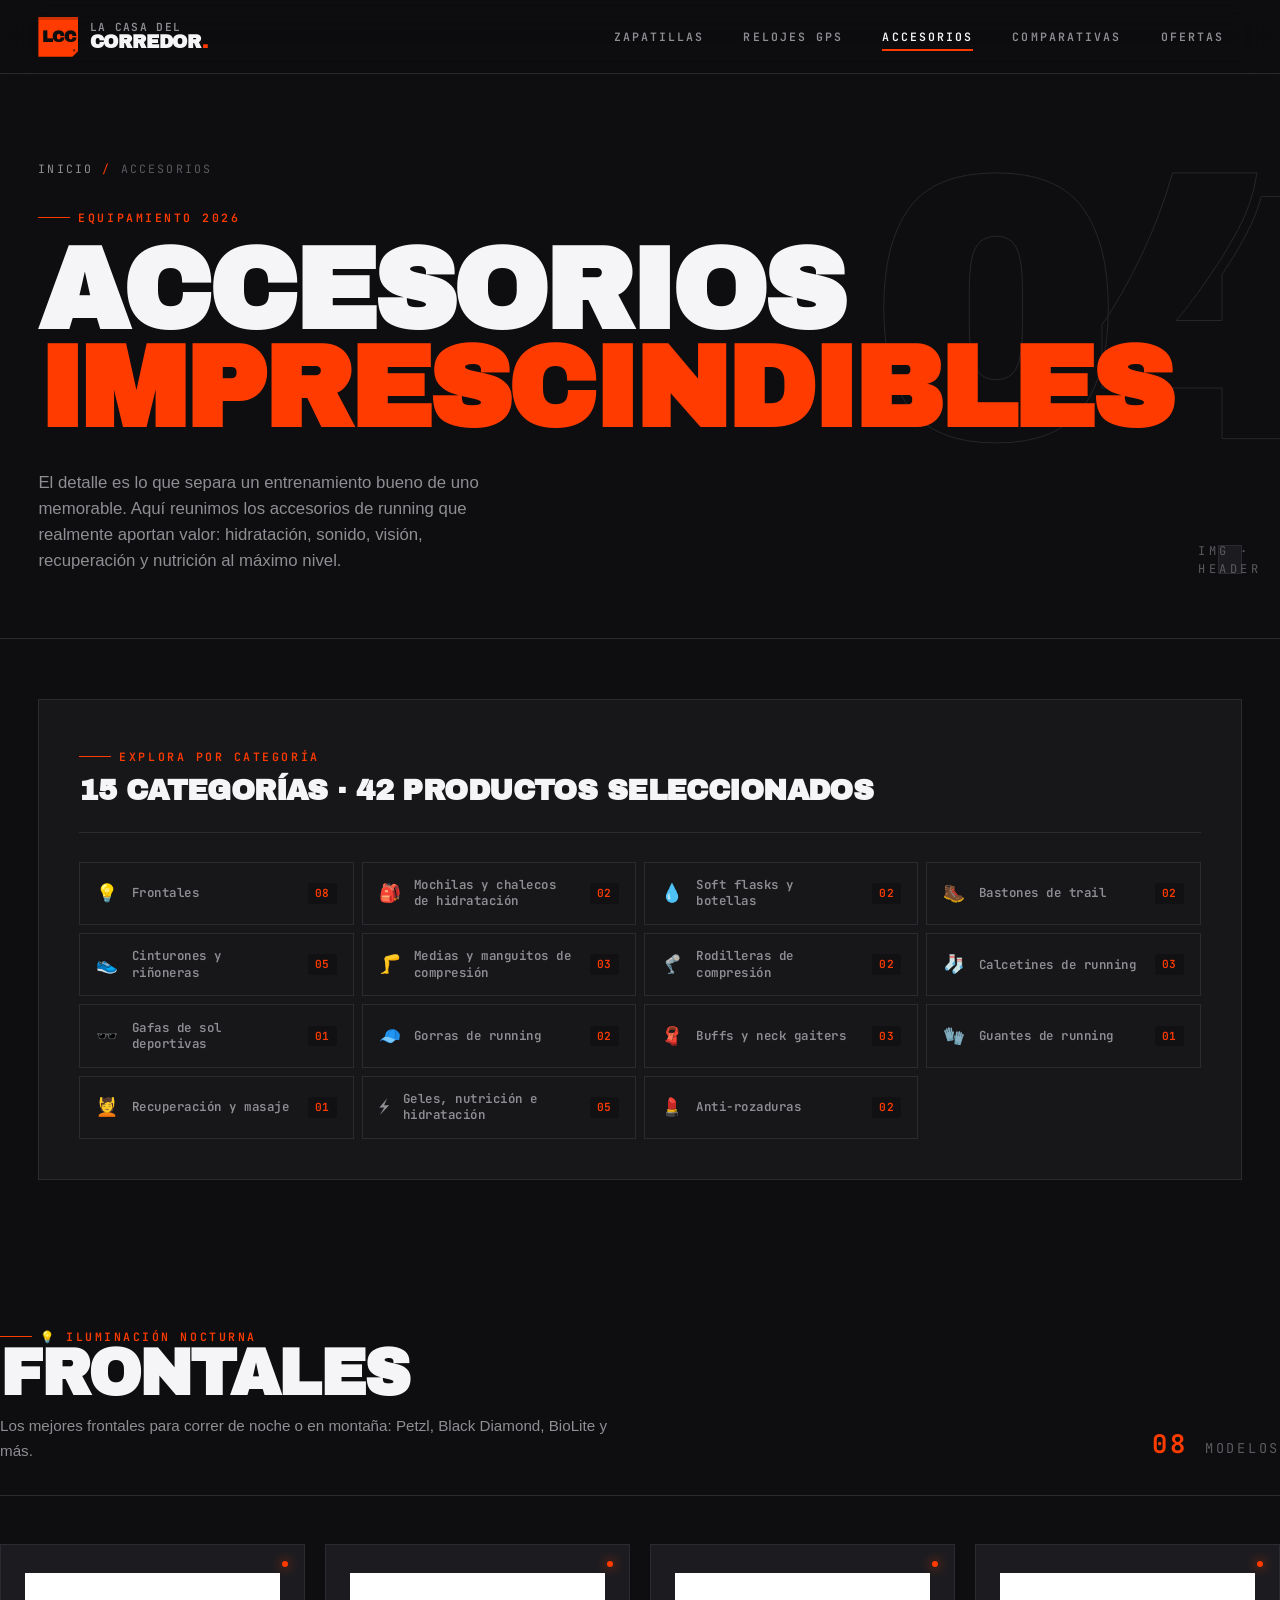
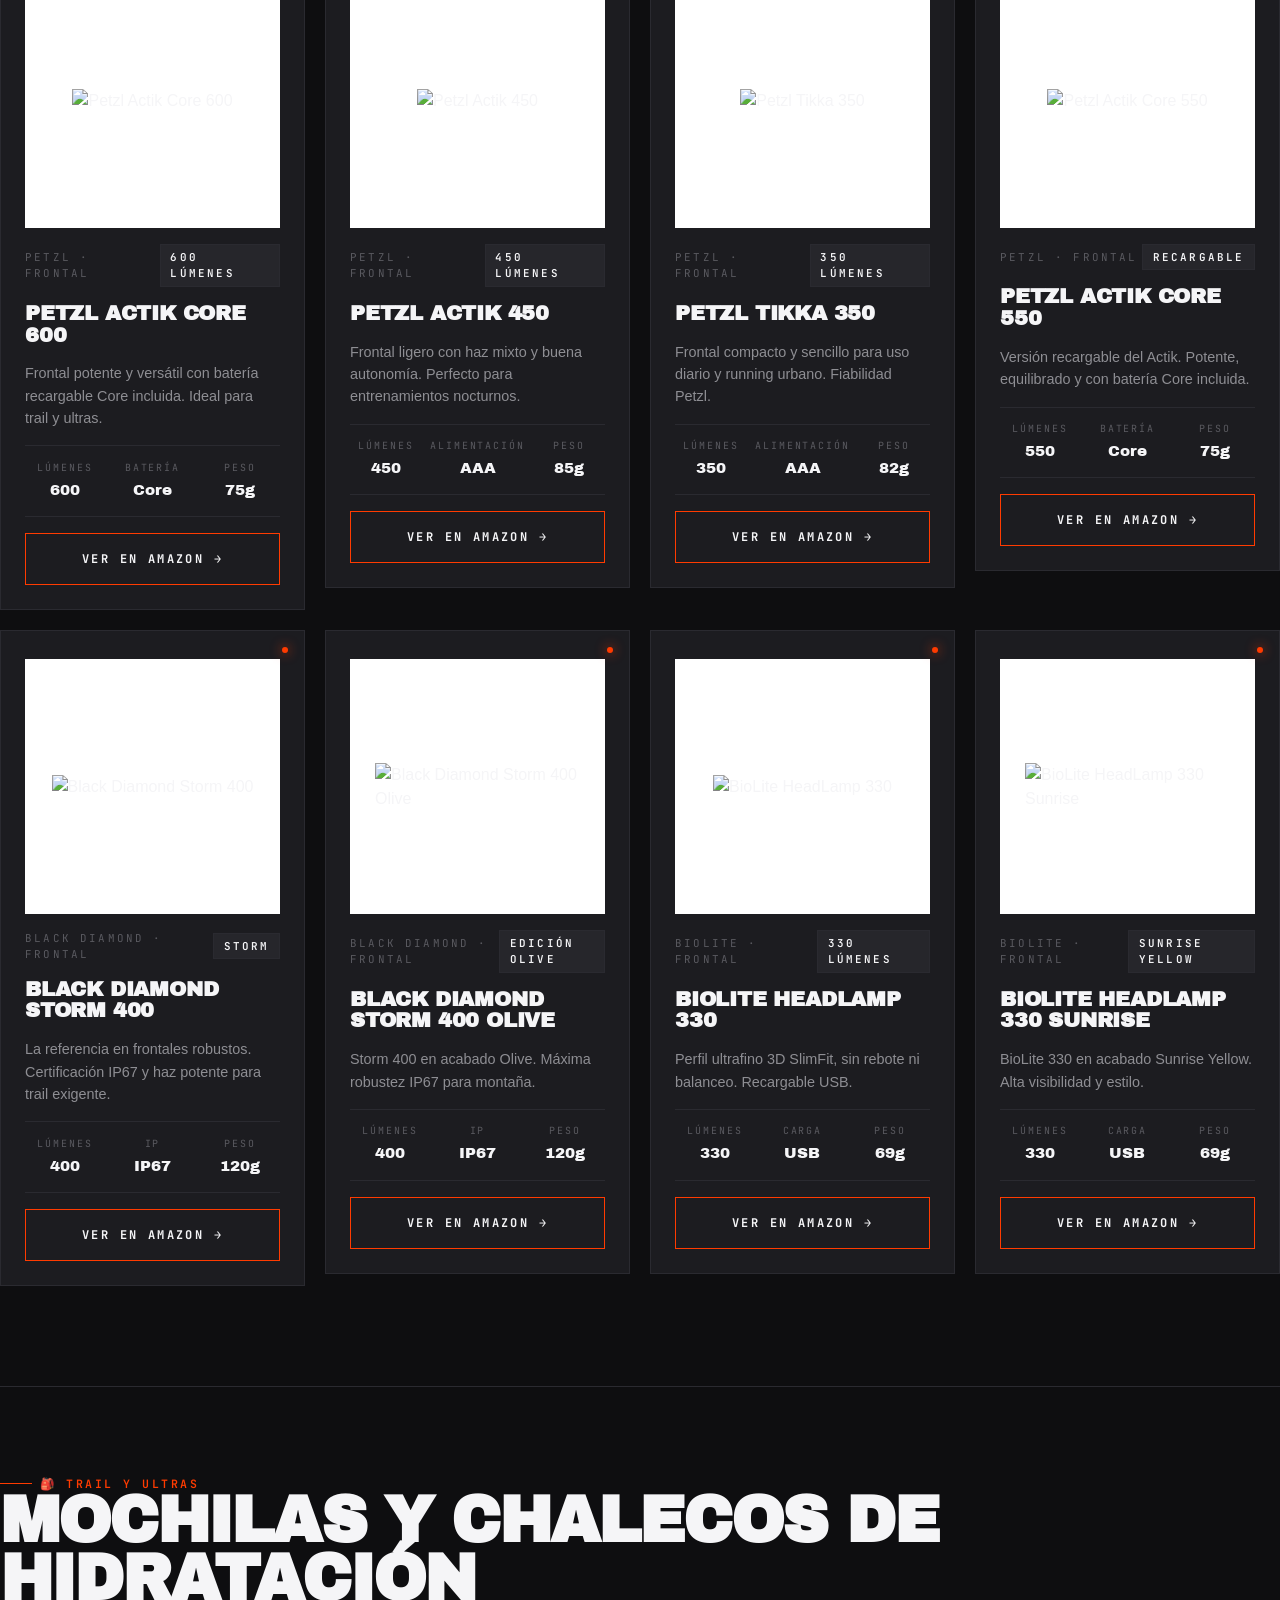
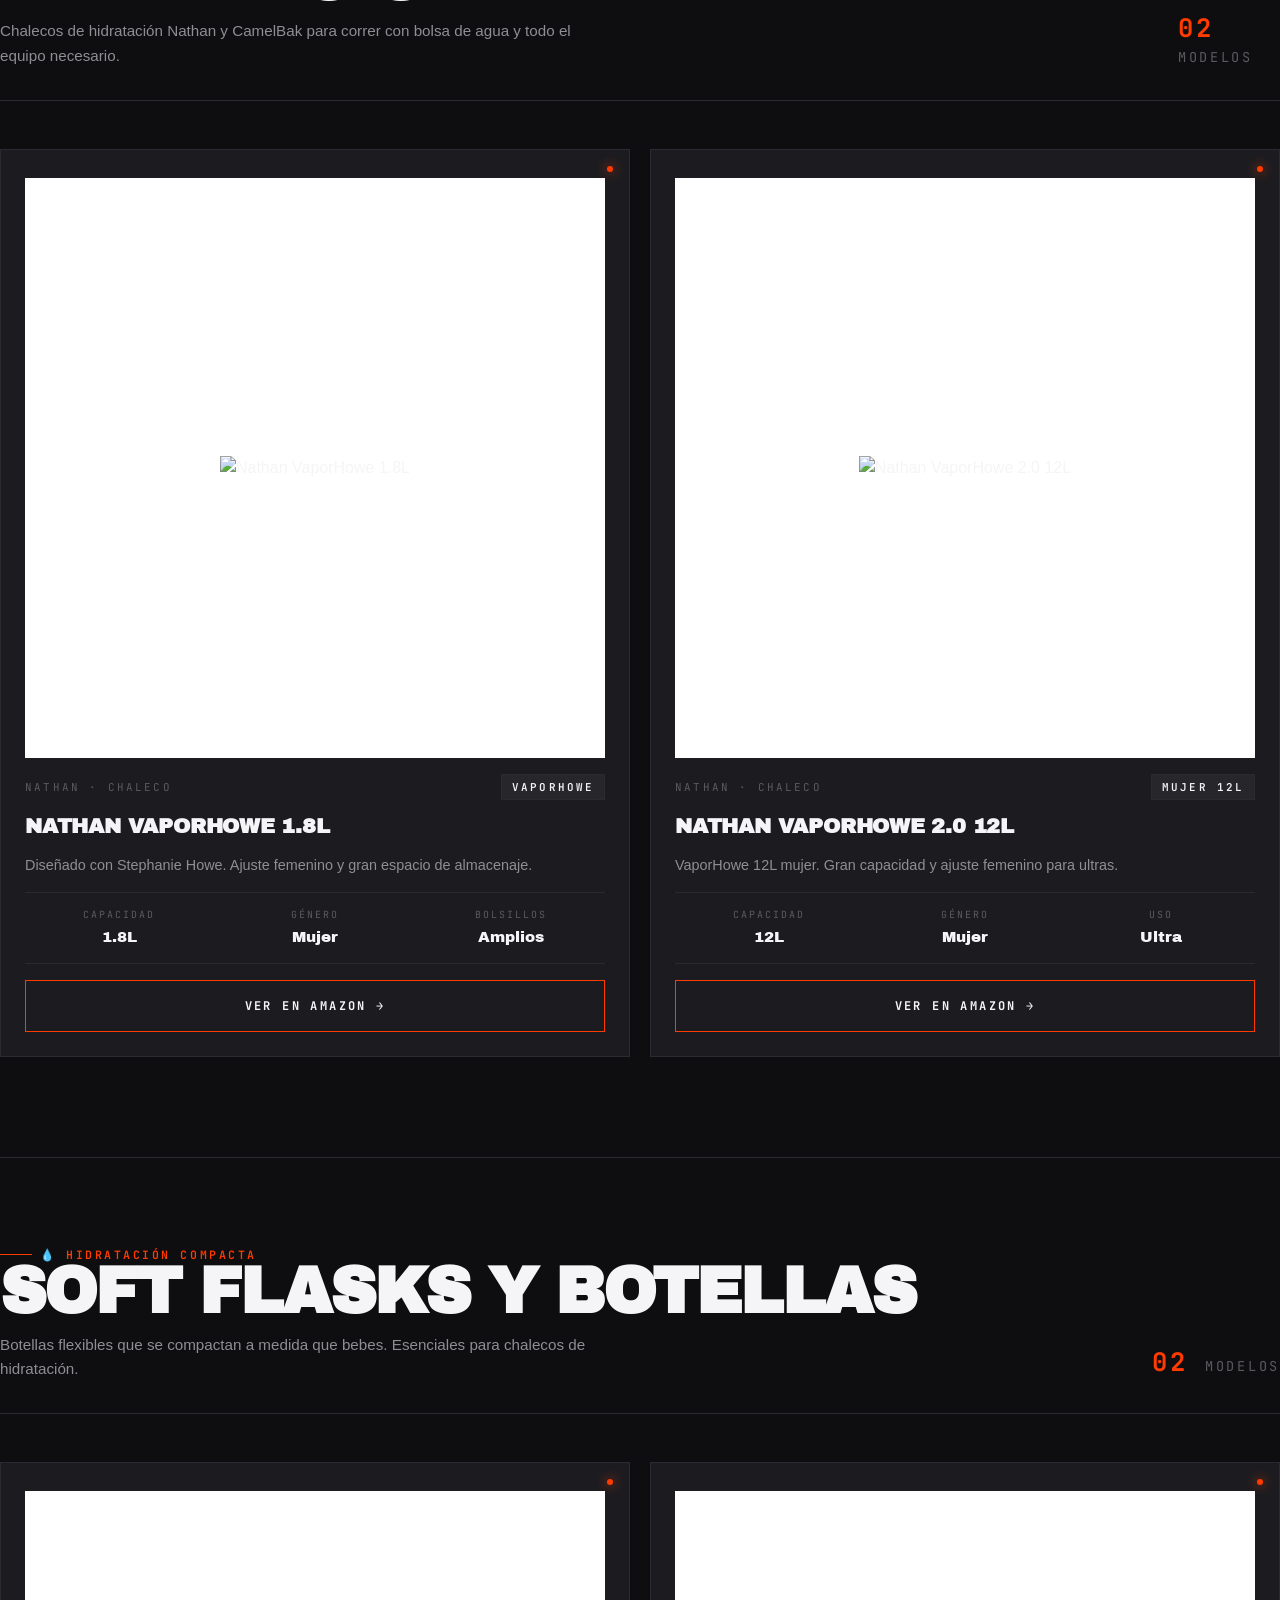
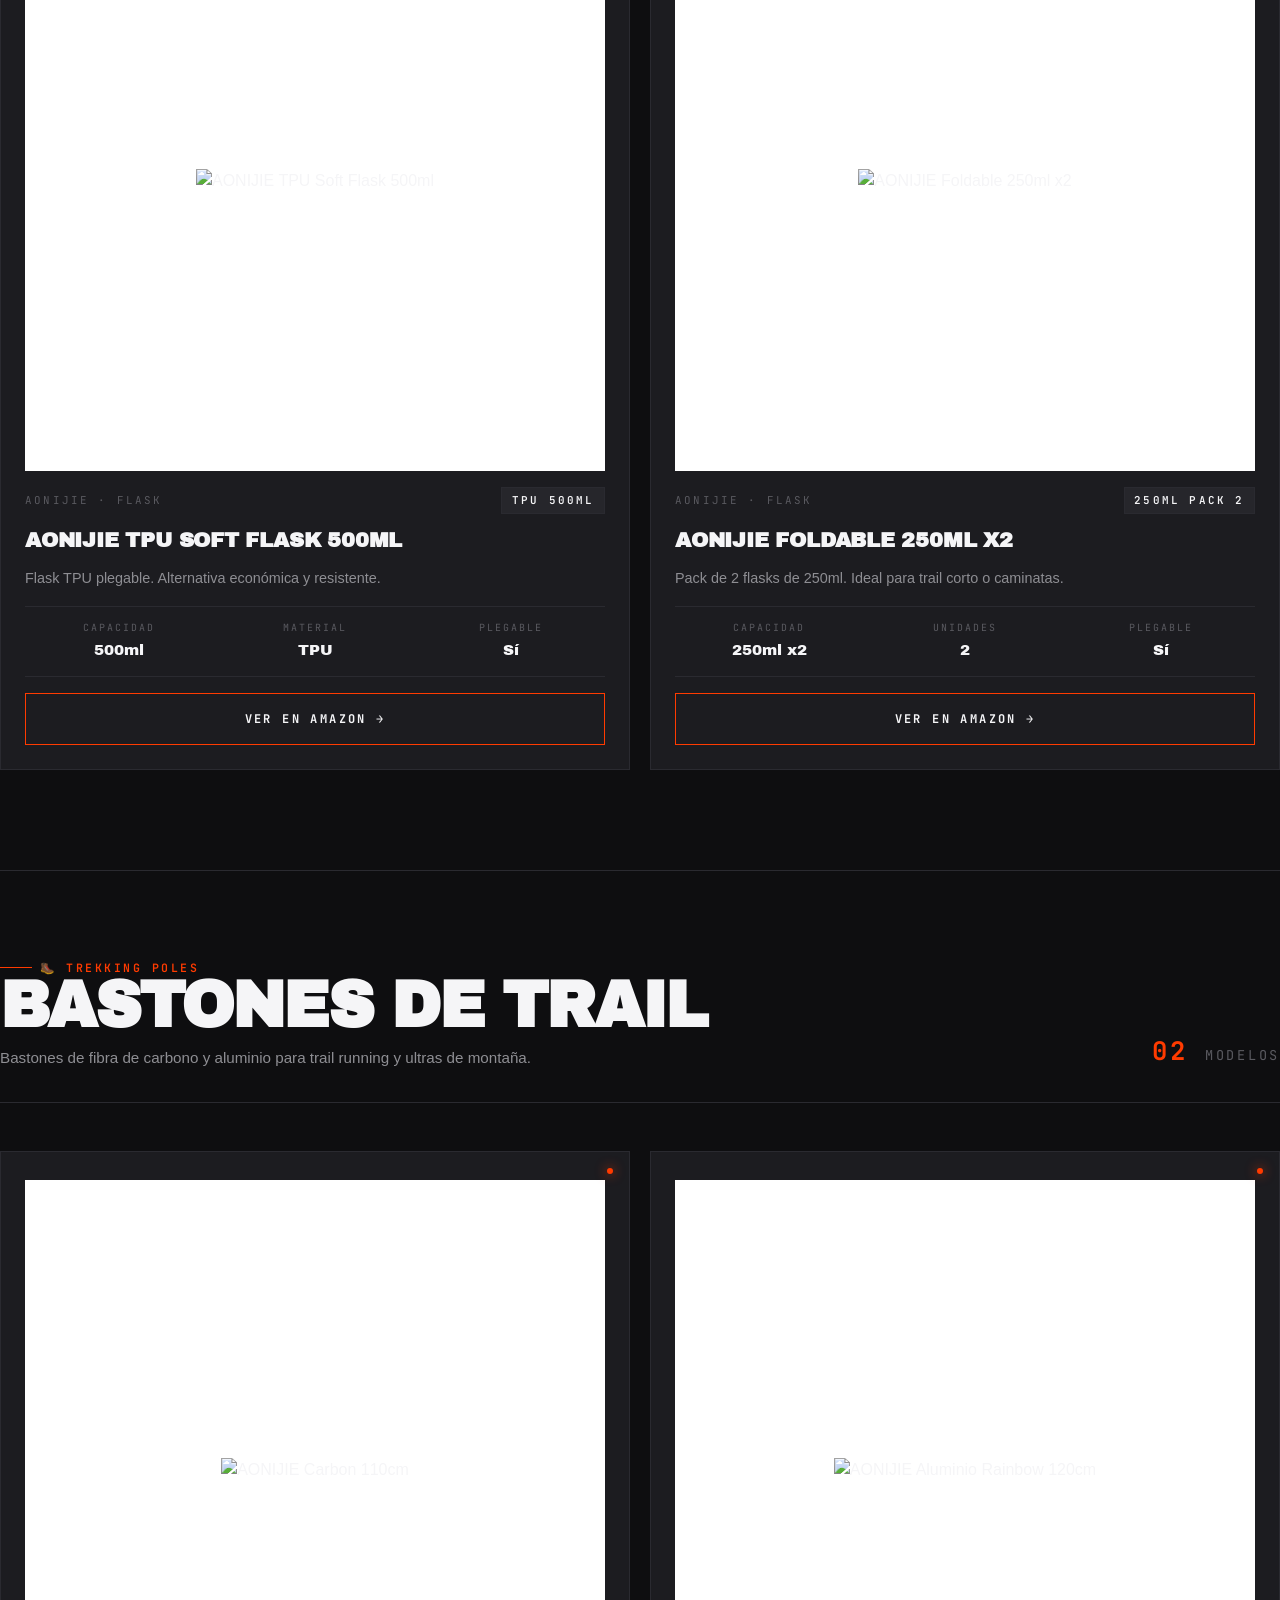
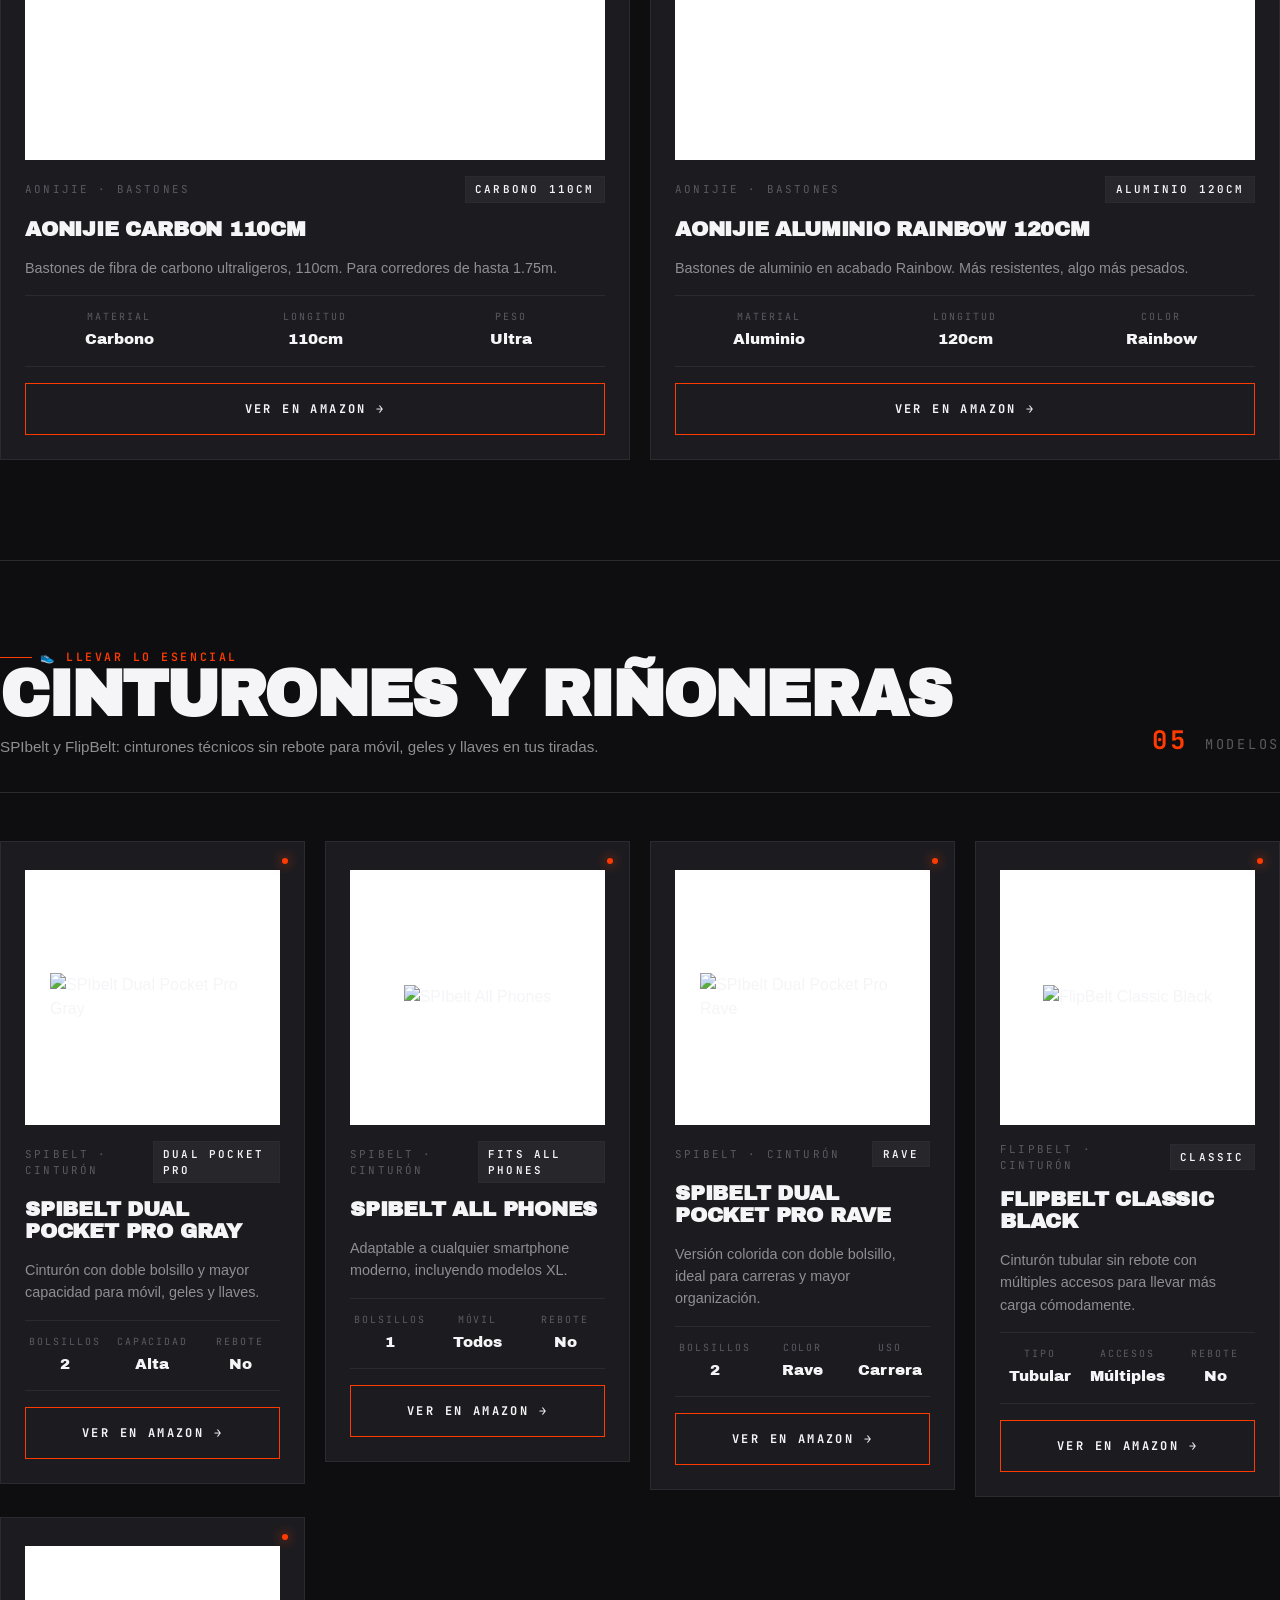
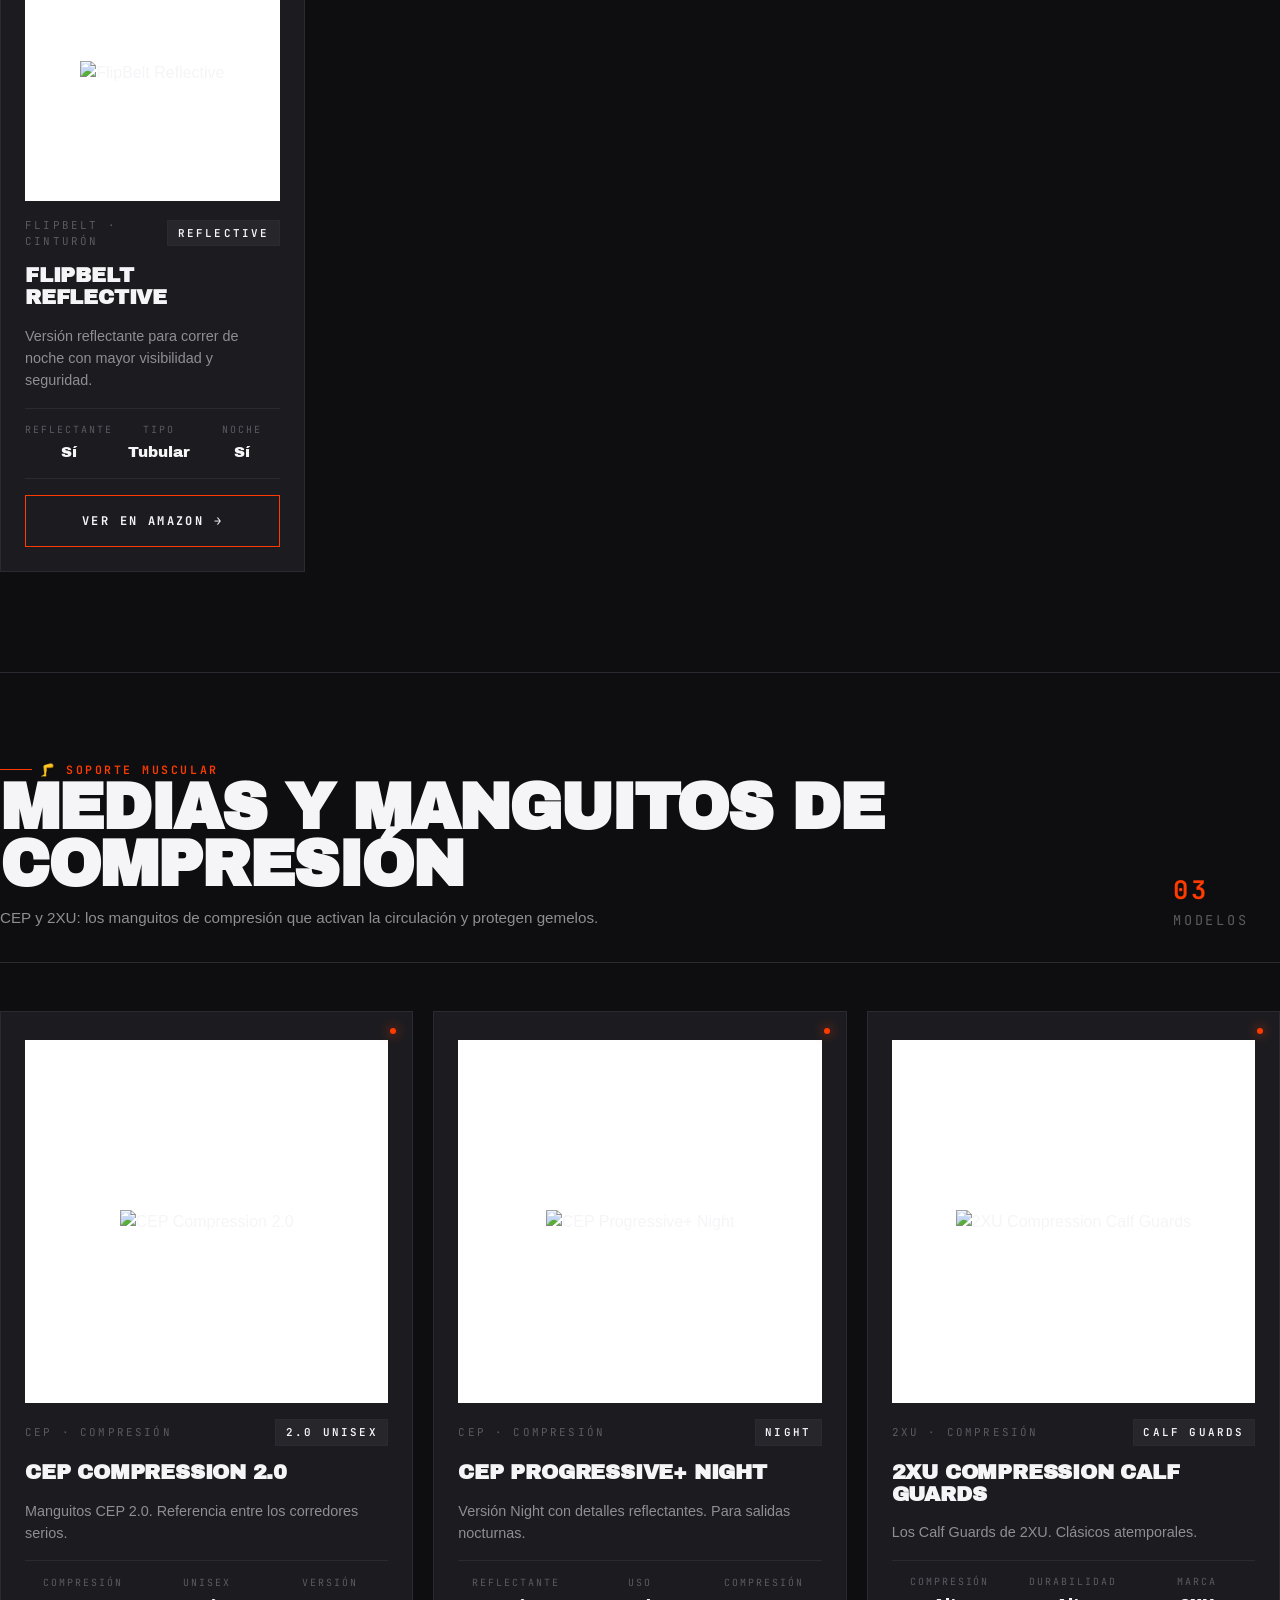
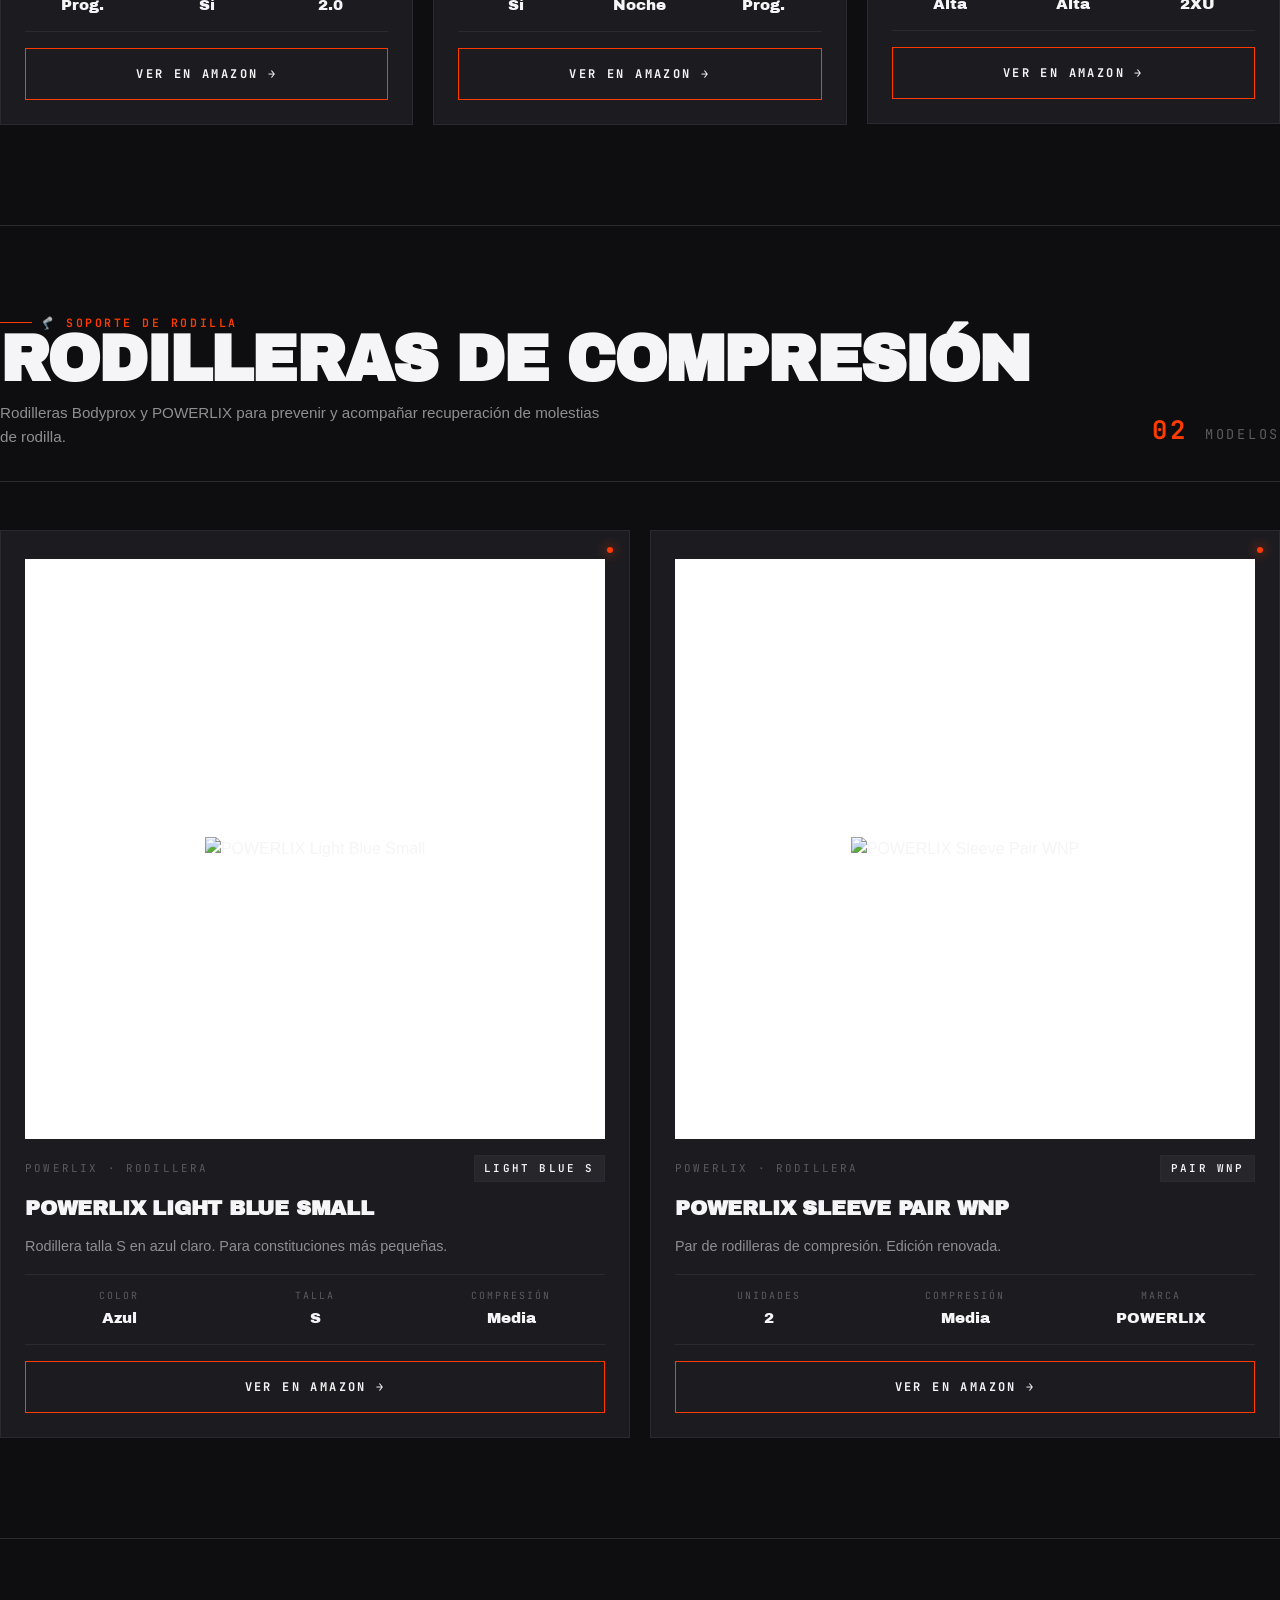
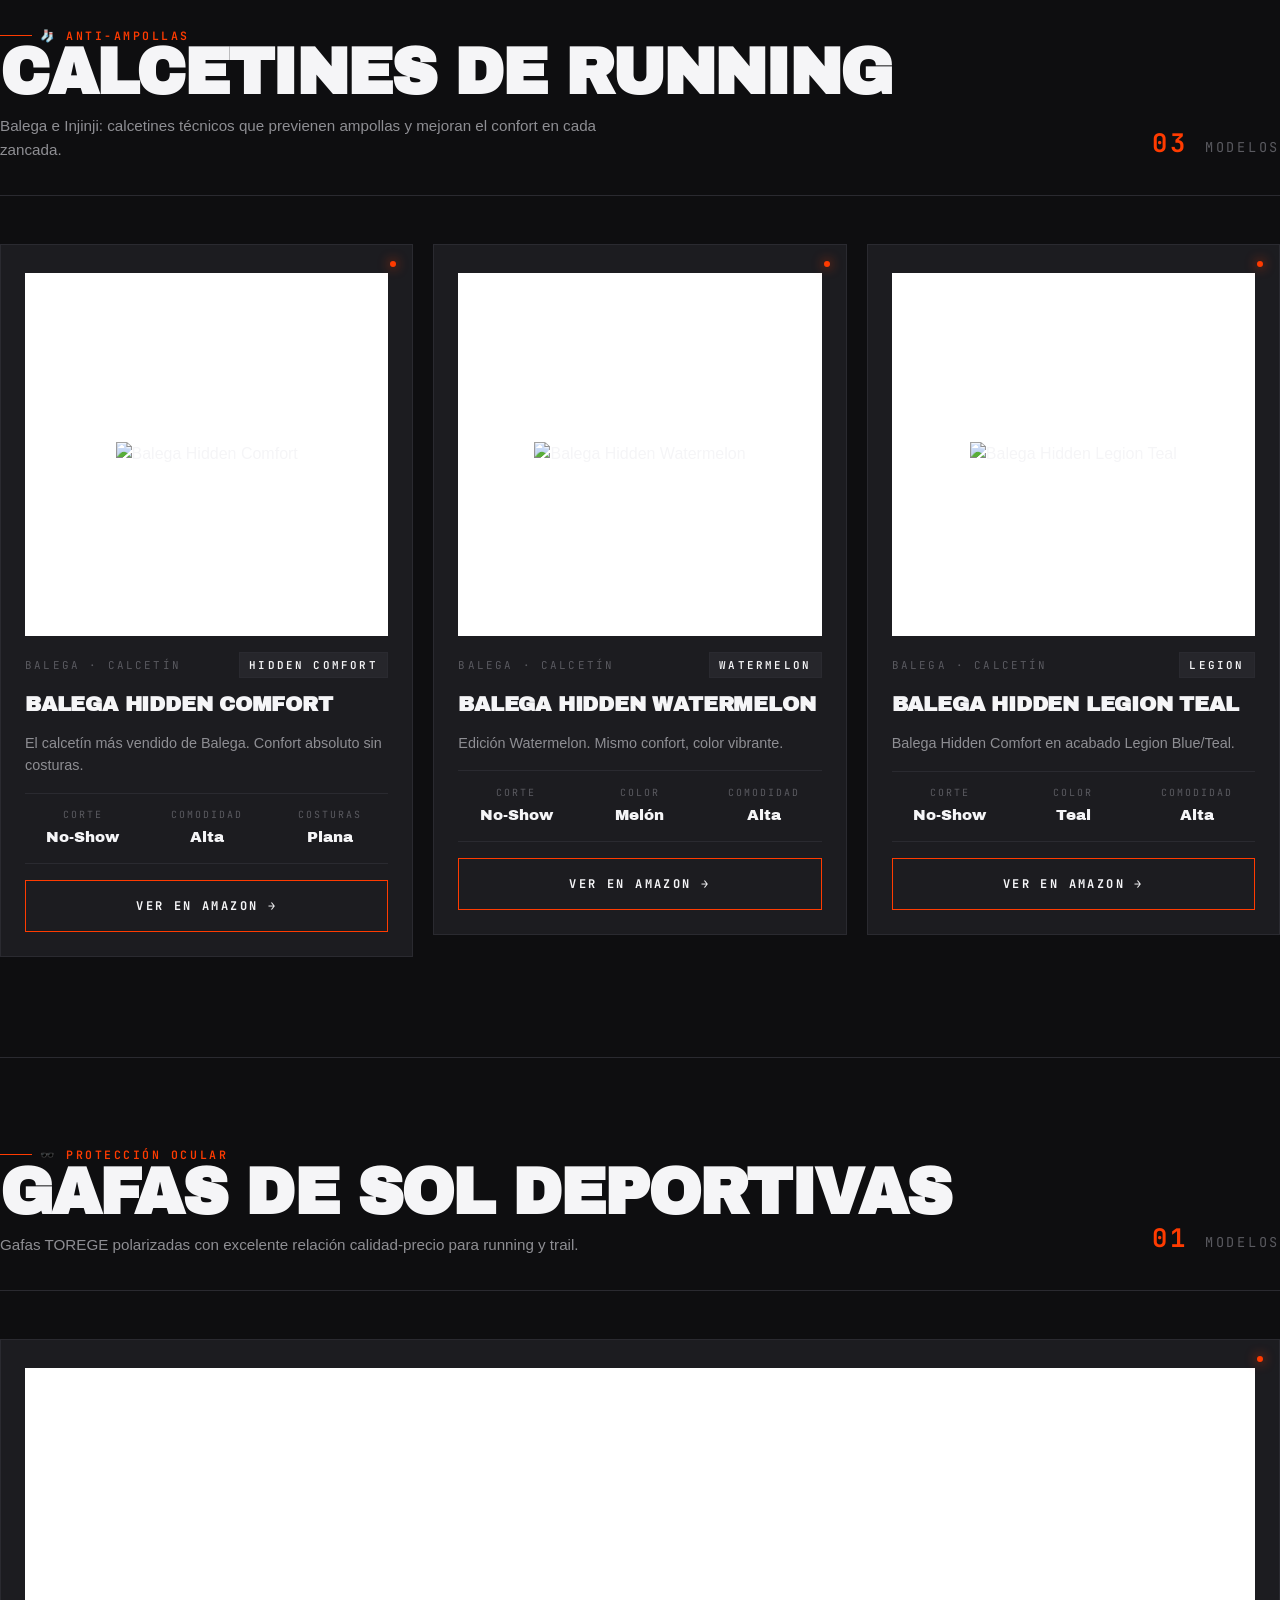
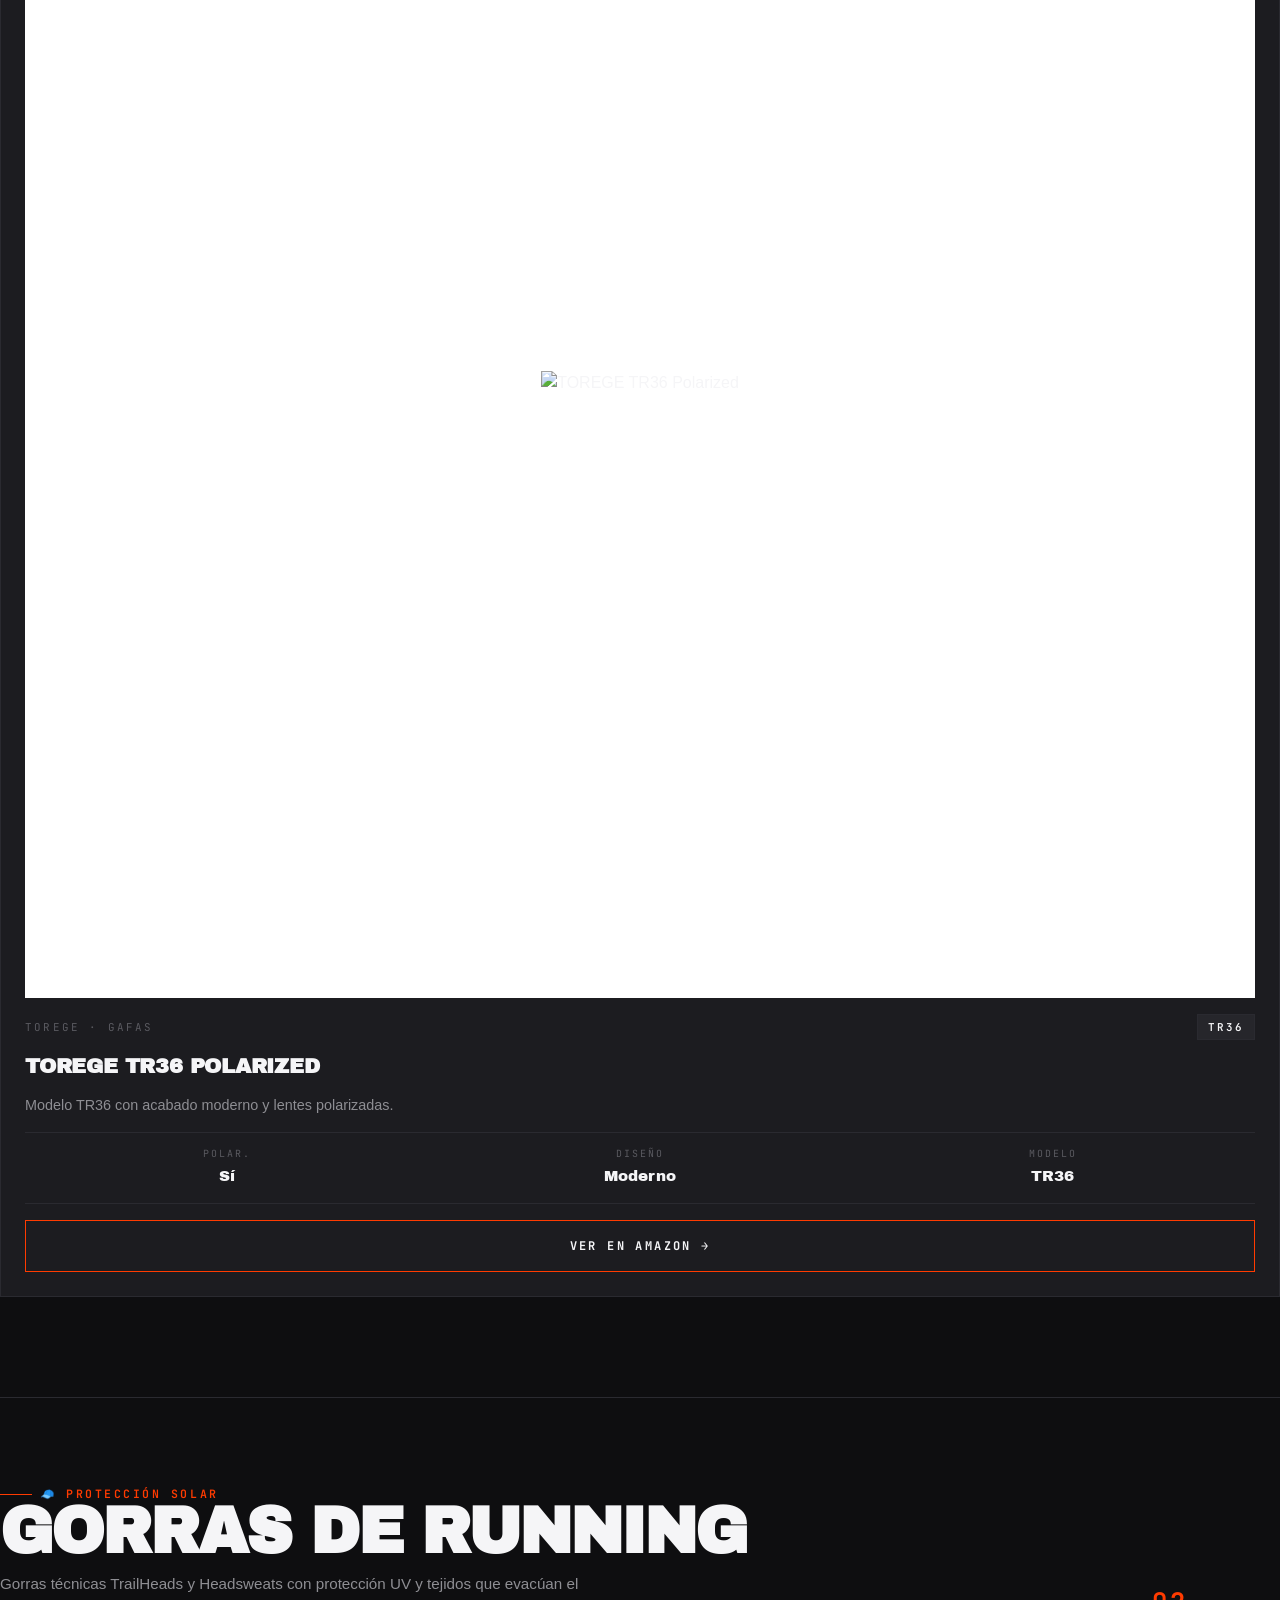
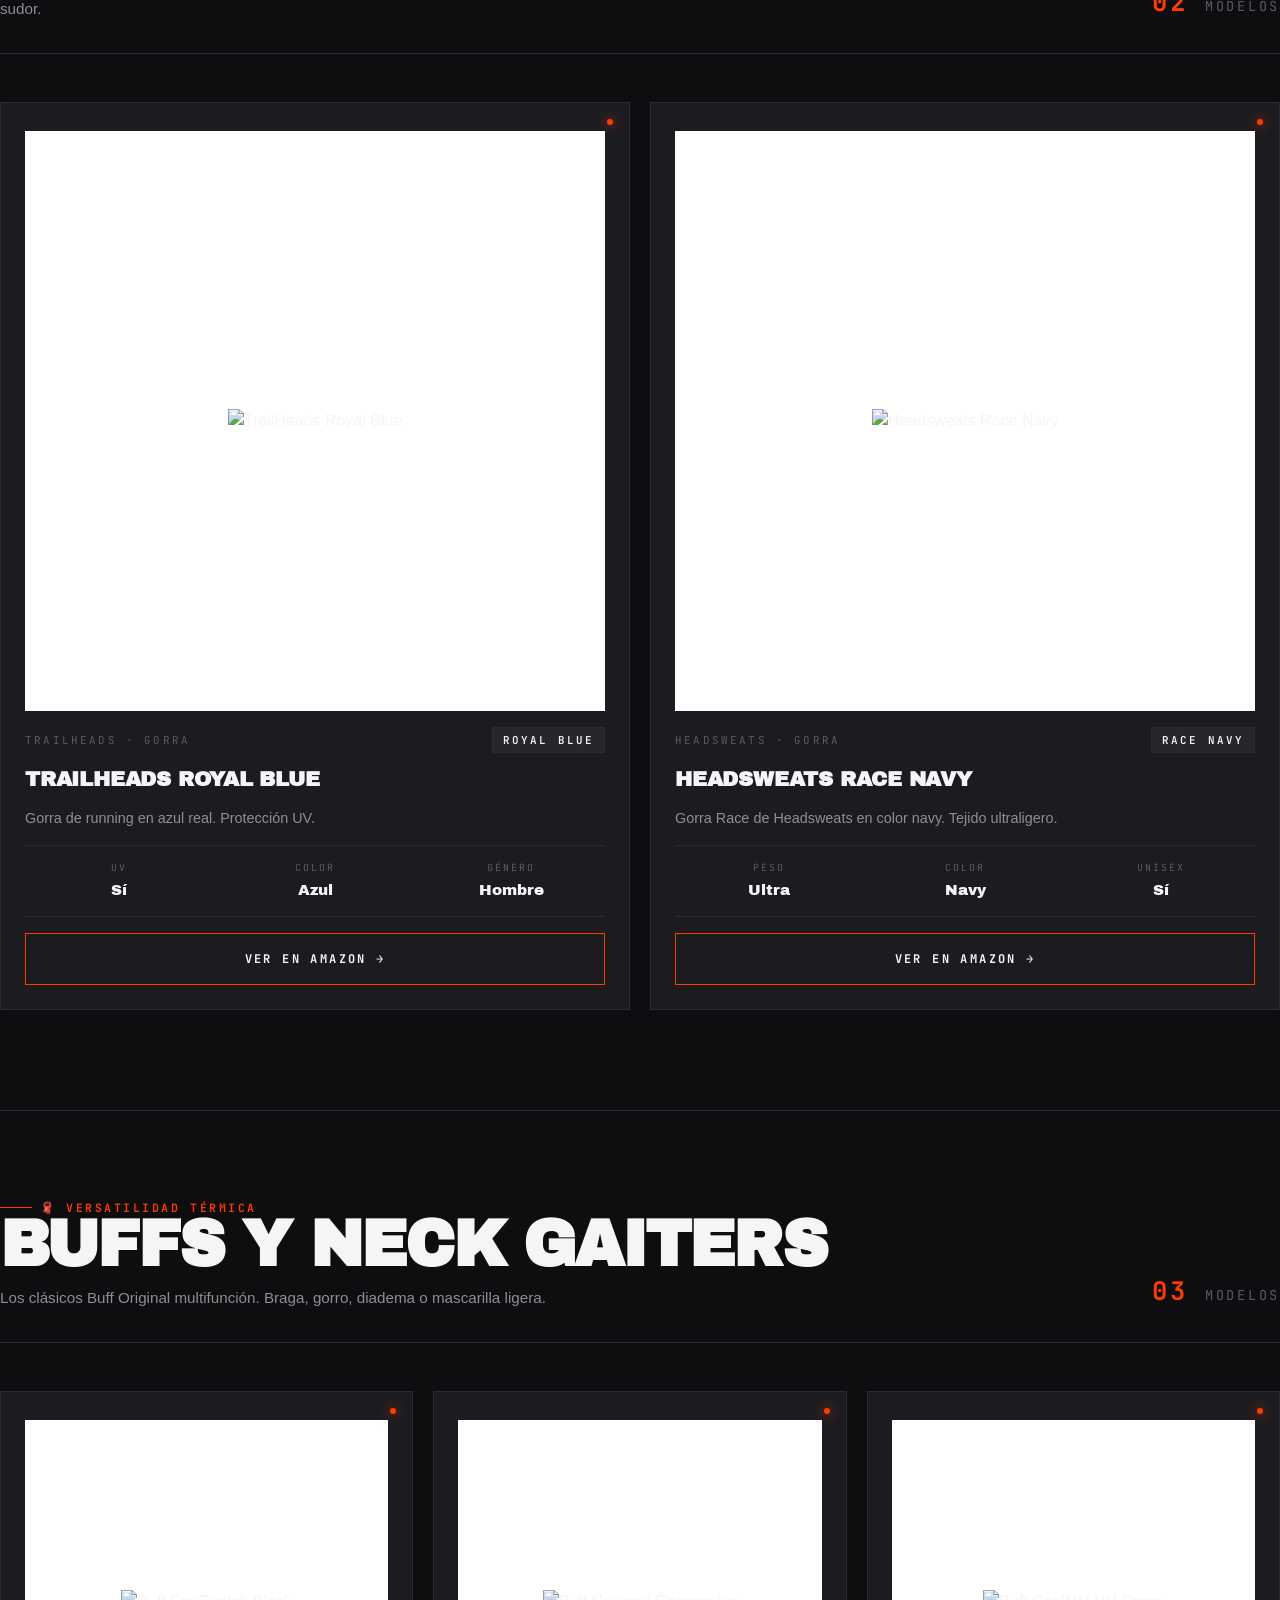
==== commit d672d7a2: "Add files via upload" ====
--- a/accesorios.html
+++ b/accesorios.html
@@ -100,37 +100,7 @@
             .cat-nav__grid { grid-template-columns: 1fr; }
         }
     </style>
-
-    <style>
-        /* Dropdown Zapatillas — labels y soon */
-        .nav__dropdown--zapatillas { min-width: 220px; }
-        .nav__dropdown-label {
-            display: block;
-            padding: 0.8rem 1.2rem 0.4rem;
-            font-family: var(--font-mono, 'JetBrains Mono', monospace);
-            font-size: 0.65rem;
-            font-weight: 700;
-            letter-spacing: 0.2em;
-            text-transform: uppercase;
-            color: #F5A623;
-            border-bottom: 1px solid rgba(255,255,255,0.06);
-            margin-bottom: 0.3rem;
-        }
-        .nav__dropdown-label:not(:first-child) { margin-top: 0.5rem; }
-        .nav__dropdown-link--soon {
-            opacity: 0.5;
-            pointer-events: none;
-        }
-        .nav__dropdown-soon {
-            font-family: var(--font-mono, monospace);
-            font-size: 0.62rem;
-            color: #999;
-            font-style: italic;
-            margin-left: 0.4rem;
-            letter-spacing: 0.05em;
-        }
-    </style>
-</head>
+    </head>
 <body>
 
     <header class="nav" role="banner">
@@ -145,16 +115,25 @@
             <nav class="nav__menu" role="navigation" aria-label="Menú principal">
                 <div class="nav__item">
                     <a href="zapatillas.html" class="nav__link">Zapatillas</a>
-                    <div class="nav__dropdown nav__dropdown--zapatillas">
-                        <span class="nav__dropdown-label">Asfalto</span>
-                        <a href="zapatillas.html?tipo=asfalto&sexo=hombre&nivel=todas" class="nav__dropdown-link">Hombre</a>
-                        <a href="zapatillas.html?tipo=asfalto&sexo=mujer&nivel=todas" class="nav__dropdown-link nav__dropdown-link--soon">Mujer <span class="nav__dropdown-soon">próximamente</span></a>
-                        <span class="nav__dropdown-label">Trail</span>
-                        <a href="zapatillas.html?tipo=trail&sexo=hombre&nivel=todas" class="nav__dropdown-link nav__dropdown-link--soon">Hombre <span class="nav__dropdown-soon">próximamente</span></a>
-                        <a href="zapatillas.html?tipo=trail&sexo=mujer&nivel=todas" class="nav__dropdown-link nav__dropdown-link--soon">Mujer <span class="nav__dropdown-soon">próximamente</span></a>
+                    <div class="nav__dropdown">
+                        <a href="zapatillas.html#asfalto" class="nav__dropdown-link">Asfalto</a>
+                        <a href="zapatillas.html#montana" class="nav__dropdown-link">Montaña</a>
+                        <a href="zapatillas.html#hombre" class="nav__dropdown-link">Hombre</a>
+                        <a href="zapatillas.html#mujer" class="nav__dropdown-link">Mujer</a>
                     </div>
                 </div>
-                <div class="nav__item"><a href="relojes.html" class="nav__link">Relojes GPS</a></div>
+                <div class="nav__item">
+                    <a href="relojes.html" class="nav__link">Relojes GPS</a>
+                    <div class="nav__dropdown nav__dropdown--relojes">
+                        <a href="relojes.html#garmin" class="nav__dropdown-link">Garmin</a>
+                        <a href="relojes.html#coros" class="nav__dropdown-link">COROS</a>
+                        <a href="relojes.html#polar" class="nav__dropdown-link">Polar</a>
+                        <a href="relojes.html#suunto" class="nav__dropdown-link">Suunto</a>
+                        <a href="relojes.html#apple" class="nav__dropdown-link">Apple Watch</a>
+                        <a href="relojes.html#amazfit" class="nav__dropdown-link">Amazfit</a>
+                        <a href="relojes.html#huawei" class="nav__dropdown-link">Huawei</a>
+                    </div>
+                </div>
                 <div class="nav__item">
                     <a href="accesorios.html" class="nav__link is-active">Accesorios</a>
                     <div class="nav__dropdown nav__dropdown--accesorios">
--- a/css/styles.css
+++ b/css/styles.css
@@ -0,0 +1,1306 @@
+/* ================================================================
+   LA CASA DEL CORREDOR — DESIGN SYSTEM v2
+   Estética: brutalismo deportivo · tipografía masiva · contraste duro
+   ================================================================ */
+
+/* ---------- 01. RESET ---------- */
+*, *::before, *::after { box-sizing: border-box; margin: 0; padding: 0; }
+html { scroll-behavior: smooth; -webkit-text-size-adjust: 100%; }
+body {
+    font-family: 'Archivo', 'Helvetica Neue', sans-serif;
+    background: var(--bg);
+    color: var(--text);
+    line-height: 1.5;
+    overflow-x: hidden;
+    -webkit-font-smoothing: antialiased;
+    -moz-osx-font-smoothing: grayscale;
+}
+img, svg { display: block; max-width: 100%; }
+a { color: inherit; text-decoration: none; }
+button { font: inherit; background: none; border: none; cursor: pointer; color: inherit; }
+ul { list-style: none; }
+
+
+/* ---------- 02. VARIABLES ---------- */
+:root {
+    /* Colores — fondo muy oscuro con presencia metálica */
+    --bg:            #0e0e10;
+    --bg-elevated:   #17171a;
+    --bg-card:       #1c1c20;
+    --bg-accent:     #26262b;
+    --surface-line:  #2a2a30;
+
+    --text:          #f5f5f7;
+    --text-dim:      #8e8e93;
+    --text-mute:     #5a5a60;
+
+    /* Acento — naranja incendiario */
+    --accent:        #ff3b00;
+    --accent-hot:    #ff5722;
+    --accent-dark:   #cc2f00;
+
+    /* Acento secundario — verde ácido */
+    --accent-lime:   #c6ff00;
+
+    /* Tipografía */
+    --font-display: 'Archivo Black', 'Oswald', sans-serif;
+    --font-body:    'Archivo', 'Helvetica Neue', sans-serif;
+    --font-mono:    'JetBrains Mono', 'Courier New', monospace;
+
+    /* Easing */
+    --ease-out:   cubic-bezier(0.16, 1, 0.3, 1);
+    --ease-snap:  cubic-bezier(0.7, 0, 0.3, 1);
+
+    /* Layout */
+    --container:  1440px;
+    --gutter:     clamp(1.25rem, 3vw, 3rem);
+    --radius-s:   4px;
+    --radius-m:   8px;
+}
+
+
+/* ---------- 03. TIPOGRAFÍA ---------- */
+.display,
+h1, h2 {
+    font-family: var(--font-display);
+    font-weight: 900;
+    letter-spacing: -0.02em;
+    line-height: 0.88;
+    text-transform: uppercase;
+}
+
+h3 {
+    font-family: var(--font-display);
+    font-weight: 900;
+    letter-spacing: -0.01em;
+    line-height: 1;
+    text-transform: uppercase;
+}
+
+p { color: var(--text-dim); font-size: 1rem; }
+
+.kicker {
+    display: inline-flex;
+    align-items: center;
+    gap: 0.5rem;
+    font-family: var(--font-mono);
+    font-size: 0.72rem;
+    font-weight: 600;
+    letter-spacing: 0.22em;
+    text-transform: uppercase;
+    color: var(--accent);
+}
+.kicker::before {
+    content: '';
+    width: 2rem;
+    height: 1px;
+    background: var(--accent);
+}
+
+.text-accent { color: var(--accent); }
+.text-lime   { color: var(--accent-lime); }
+.text-outline {
+    color: transparent;
+    -webkit-text-stroke: 2px var(--text);
+}
+
+
+/* ---------- 04. CONTAINER ---------- */
+.container {
+    width: 100%;
+    max-width: var(--container);
+    margin-inline: auto;
+    padding-inline: var(--gutter);
+}
+
+
+/* ---------- 05. NAVEGACIÓN ---------- */
+.nav {
+    position: fixed;
+    top: 0; left: 0; right: 0;
+    z-index: 1000;
+    background: rgba(14, 14, 16, 0.85);
+    backdrop-filter: blur(20px) saturate(1.4);
+    -webkit-backdrop-filter: blur(20px) saturate(1.4);
+    border-bottom: 1px solid var(--surface-line);
+    transition: transform 0.4s var(--ease-snap);
+}
+.nav.is-hidden { transform: translateY(-100%); }
+
+.nav__inner {
+    display: flex;
+    align-items: center;
+    justify-content: space-between;
+    max-width: var(--container);
+    margin-inline: auto;
+    padding: 1rem var(--gutter);
+}
+
+.nav__logo {
+    display: inline-flex;
+    align-items: center;
+    gap: 0.7rem;
+    position: relative;
+    transition: transform 0.3s var(--ease-snap);
+}
+.nav__logo:hover { transform: translateX(2px); }
+
+/* Monograma LCC — el bloque llamativo */
+.nav__logo-mono {
+    position: relative;
+    display: inline-flex;
+    align-items: center;
+    justify-content: center;
+    width: 40px;
+    height: 40px;
+    background: var(--accent);
+    color: var(--bg);
+    font-family: var(--font-display);
+    font-weight: 900;
+    font-size: 1rem;
+    letter-spacing: -0.03em;
+    text-transform: uppercase;
+    overflow: hidden;
+    clip-path: polygon(0 0, 100% 0, 100% 85%, 85% 100%, 0 100%);
+    transition: background 0.3s var(--ease-out);
+}
+.nav__logo-mono::before {
+    content: '';
+    position: absolute;
+    top: 0; left: 0;
+    width: 100%; height: 3px;
+    background: var(--bg);
+    opacity: 0.2;
+}
+.nav__logo-mono::after {
+    content: '●';
+    position: absolute;
+    bottom: 2px;
+    right: 3px;
+    font-size: 0.35rem;
+    color: var(--bg);
+    opacity: 0.6;
+}
+.nav__logo:hover .nav__logo-mono { background: var(--text); }
+
+/* Texto del logo — layout en dos líneas */
+.nav__logo-text {
+    display: flex;
+    flex-direction: column;
+    line-height: 0.95;
+    font-family: var(--font-display);
+    font-weight: 900;
+    letter-spacing: -0.02em;
+    text-transform: uppercase;
+}
+.nav__logo-line-1 {
+    font-size: 0.7rem;
+    color: var(--text-dim);
+    letter-spacing: 0.12em;
+    font-family: var(--font-mono);
+    font-weight: 600;
+    margin-bottom: 2px;
+}
+.nav__logo-line-2 {
+    font-size: 1.15rem;
+    color: var(--text);
+    letter-spacing: -0.01em;
+}
+.nav__logo-line-2 span {
+    color: var(--accent);
+    display: inline-block;
+    margin-left: 1px;
+}
+
+.nav__menu {
+    display: flex;
+    gap: 0.25rem;
+}
+.nav__item { position: relative; }
+
+.nav__link {
+    display: block;
+    padding: 0.75rem 1.1rem;
+    font-family: var(--font-mono);
+    font-size: 0.72rem;
+    font-weight: 600;
+    letter-spacing: 0.18em;
+    text-transform: uppercase;
+    color: var(--text-dim);
+    transition: color 0.25s var(--ease-out);
+    position: relative;
+}
+.nav__link::after {
+    content: '';
+    position: absolute;
+    bottom: 0.4rem;
+    left: 1.1rem;
+    right: 1.1rem;
+    height: 2px;
+    background: var(--accent);
+    transform: scaleX(0);
+    transform-origin: left;
+    transition: transform 0.3s var(--ease-snap);
+}
+.nav__link:hover { color: var(--text); }
+.nav__link:hover::after { transform: scaleX(1); }
+.nav__link.is-active { color: var(--text); }
+.nav__link.is-active::after { transform: scaleX(1); }
+
+.nav__dropdown {
+    position: absolute;
+    top: calc(100% + 0.5rem);
+    left: 0;
+    min-width: 200px;
+    background: var(--bg-elevated);
+    border: 1px solid var(--surface-line);
+    opacity: 0;
+    visibility: hidden;
+    transform: translateY(-8px);
+    transition: all 0.25s var(--ease-out);
+    padding: 0.5rem;
+}
+.nav__item:hover .nav__dropdown {
+    opacity: 1;
+    visibility: visible;
+    transform: translateY(0);
+}
+.nav__dropdown-link {
+    display: block;
+    padding: 0.7rem 0.9rem;
+    font-family: var(--font-mono);
+    font-size: 0.72rem;
+    font-weight: 600;
+    letter-spacing: 0.14em;
+    text-transform: uppercase;
+    color: var(--text-dim);
+    border-left: 2px solid transparent;
+    transition: all 0.2s;
+}
+.nav__dropdown-link:hover {
+    color: var(--text);
+    border-left-color: var(--accent);
+    background: var(--bg-accent);
+    padding-left: 1.2rem;
+}
+
+.nav__toggle { display: none; width: 36px; height: 36px; position: relative; }
+.nav__toggle span {
+    display: block;
+    width: 24px; height: 2px;
+    background: var(--text);
+    margin: 5px auto;
+    transition: all 0.3s var(--ease-snap);
+}
+.nav__toggle.is-active span:nth-child(1) { transform: translateY(7px) rotate(45deg); }
+.nav__toggle.is-active span:nth-child(2) { opacity: 0; }
+.nav__toggle.is-active span:nth-child(3) { transform: translateY(-7px) rotate(-45deg); }
+
+
+/* ---------- 06. HERO ---------- */
+.hero {
+    position: relative;
+    min-height: 100vh;
+    padding: 10rem 0 6rem;
+    overflow: hidden;
+    background: var(--bg);
+}
+.hero::before {
+    content: '';
+    position: absolute;
+    top: 30%; right: -10%;
+    width: 120%; height: 1px;
+    background: var(--surface-line);
+    transform: rotate(-8deg);
+    pointer-events: none;
+}
+.hero::after {
+    content: '01';
+    position: absolute;
+    top: 10%; right: -5%;
+    font-family: var(--font-display);
+    font-size: clamp(20rem, 45vw, 42rem);
+    font-weight: 900;
+    color: transparent;
+    -webkit-text-stroke: 1px var(--bg-accent);
+    line-height: 0.8;
+    z-index: 0;
+    pointer-events: none;
+    user-select: none;
+}
+
+.hero__inner {
+    position: relative;
+    z-index: 2;
+    display: grid;
+    grid-template-columns: 1.3fr 1fr;
+    gap: 4rem;
+    align-items: end;
+    min-height: 70vh;
+}
+
+.hero__eyebrow {
+    display: flex;
+    align-items: center;
+    gap: 1rem;
+    margin-bottom: 2rem;
+}
+.hero__eyebrow-tag {
+    display: inline-block;
+    padding: 0.4rem 0.8rem;
+    background: var(--accent);
+    color: var(--bg);
+    font-family: var(--font-mono);
+    font-size: 0.68rem;
+    font-weight: 700;
+    letter-spacing: 0.2em;
+    text-transform: uppercase;
+}
+.hero__eyebrow-date {
+    font-family: var(--font-mono);
+    font-size: 0.72rem;
+    color: var(--text-mute);
+    letter-spacing: 0.18em;
+    text-transform: uppercase;
+}
+
+.hero__title {
+    font-size: clamp(4rem, 13vw, 11rem);
+    line-height: 0.82;
+    margin-bottom: 2.5rem;
+    letter-spacing: -0.04em;
+}
+.hero__title span { display: block; }
+.hero__title .text-outline {
+    -webkit-text-stroke: clamp(1px, 0.15vw, 2px) var(--text);
+}
+
+.hero__lead {
+    font-size: clamp(1rem, 1.3vw, 1.2rem);
+    color: var(--text-dim);
+    max-width: 42ch;
+    margin-bottom: 2.5rem;
+    line-height: 1.5;
+}
+
+.hero__cta-row {
+    display: flex;
+    flex-wrap: wrap;
+    gap: 1rem;
+    align-items: center;
+}
+
+.hero__visual {
+    position: relative;
+    aspect-ratio: 3/4;
+    background: var(--bg-card);
+    border: 1px solid var(--surface-line);
+    overflow: hidden;
+}
+.hero__visual::before {
+    content: 'IMG · HERO';
+    position: absolute;
+    inset: 0;
+    display: flex;
+    align-items: center;
+    justify-content: center;
+    font-family: var(--font-mono);
+    font-size: 0.75rem;
+    color: var(--text-mute);
+    letter-spacing: 0.3em;
+}
+.hero__visual::after {
+    content: '';
+    position: absolute;
+    inset: 1rem;
+    border: 1px dashed var(--surface-line);
+    pointer-events: none;
+}
+
+.hero__stats {
+    position: absolute;
+    bottom: 3rem; left: var(--gutter);
+    display: flex;
+    gap: 2.5rem;
+    z-index: 3;
+}
+.hero__stat {
+    border-left: 2px solid var(--accent);
+    padding-left: 1rem;
+}
+.hero__stat-num {
+    font-family: var(--font-display);
+    font-size: 2.2rem;
+    font-weight: 900;
+    line-height: 1;
+    color: var(--text);
+}
+.hero__stat-label {
+    font-family: var(--font-mono);
+    font-size: 0.68rem;
+    letter-spacing: 0.2em;
+    text-transform: uppercase;
+    color: var(--text-mute);
+    margin-top: 0.3rem;
+}
+
+
+/* ---------- 07. BOTONES ---------- */
+.btn {
+    position: relative;
+    display: inline-flex;
+    align-items: center;
+    justify-content: center;
+    gap: 0.6rem;
+    padding: 1rem 1.6rem;
+    font-family: var(--font-mono);
+    font-size: 0.75rem;
+    font-weight: 700;
+    letter-spacing: 0.2em;
+    text-transform: uppercase;
+    border: 1px solid var(--text);
+    color: var(--text);
+    background: transparent;
+    overflow: hidden;
+    transition: color 0.3s var(--ease-out);
+    cursor: pointer;
+    white-space: nowrap;
+}
+.btn > span { position: relative; z-index: 2; display: inline-flex; align-items: center; gap: 0.6rem; }
+.btn::before {
+    content: '';
+    position: absolute;
+    inset: 0;
+    background: var(--text);
+    transform: translateY(101%);
+    transition: transform 0.45s var(--ease-snap);
+    z-index: 1;
+}
+.btn:hover { color: var(--bg); }
+.btn:hover::before { transform: translateY(0); }
+
+.btn__arrow {
+    display: inline-block;
+    transition: transform 0.3s var(--ease-out);
+}
+.btn:hover .btn__arrow { transform: translateX(4px); }
+
+.btn--primary {
+    background: var(--text);
+    color: var(--bg);
+    border-color: var(--text);
+}
+.btn--primary::before { background: var(--accent); transform: translateY(101%); }
+.btn--primary:hover { color: var(--text); }
+
+.btn--amazon {
+    background: transparent;
+    color: var(--text);
+    border-color: var(--accent);
+    width: 100%;
+    margin-top: auto;
+}
+.btn--amazon::before { background: var(--accent); }
+.btn--amazon:hover { color: var(--bg); }
+
+
+/* ---------- 08. PAGE HEADER ---------- */
+.page-header {
+    position: relative;
+    padding: 10rem 0 4rem;
+    border-bottom: 1px solid var(--surface-line);
+    overflow: hidden;
+}
+.page-header::before {
+    content: attr(data-big);
+    position: absolute;
+    top: 50%; right: -3%;
+    transform: translateY(-50%);
+    font-family: var(--font-display);
+    font-size: clamp(12rem, 28vw, 24rem);
+    font-weight: 900;
+    color: transparent;
+    -webkit-text-stroke: 1px var(--bg-accent);
+    line-height: 0.8;
+    z-index: 0;
+    pointer-events: none;
+    user-select: none;
+    letter-spacing: -0.04em;
+    text-transform: uppercase;
+}
+.page-header__inner {
+    position: relative;
+    z-index: 2;
+    display: grid;
+    grid-template-columns: 1.4fr 1fr;
+    gap: 3rem;
+    align-items: end;
+}
+.page-header__breadcrumb {
+    display: flex;
+    gap: 0.6rem;
+    font-family: var(--font-mono);
+    font-size: 0.72rem;
+    letter-spacing: 0.18em;
+    text-transform: uppercase;
+    color: var(--text-mute);
+    margin-bottom: 1.5rem;
+}
+.page-header__breadcrumb a { color: var(--text-dim); transition: color 0.2s; }
+.page-header__breadcrumb a:hover { color: var(--accent); }
+.page-header__breadcrumb .separator { color: var(--accent); }
+
+.page-header__title {
+    font-size: clamp(3rem, 9vw, 7.5rem);
+    line-height: 0.85;
+    margin: 1rem 0 2rem;
+    letter-spacing: -0.035em;
+}
+.page-header__subtitle {
+    font-size: 1.05rem;
+    max-width: 52ch;
+    line-height: 1.55;
+    color: var(--text-dim);
+}
+.page-header__visual {
+    position: relative;
+    aspect-ratio: 4/5;
+    background: var(--bg-card);
+    border: 1px solid var(--surface-line);
+}
+.page-header__visual::before {
+    content: 'IMG · HEADER';
+    position: absolute;
+    inset: 0;
+    display: flex;
+    align-items: center;
+    justify-content: center;
+    font-family: var(--font-mono);
+    font-size: 0.75rem;
+    color: var(--text-mute);
+    letter-spacing: 0.3em;
+}
+
+
+/* ---------- 09. MARQUEE ---------- */
+.marquee {
+    border-block: 1px solid var(--surface-line);
+    padding: 1.6rem 0;
+    overflow: hidden;
+    background: var(--bg);
+}
+.marquee__track {
+    display: flex;
+    gap: 3rem;
+    animation: marquee 32s linear infinite;
+    white-space: nowrap;
+    width: max-content;
+}
+.marquee__item {
+    display: flex;
+    align-items: center;
+    gap: 2rem;
+    font-family: var(--font-display);
+    font-size: clamp(1.8rem, 3.5vw, 3.2rem);
+    font-weight: 900;
+    text-transform: uppercase;
+    letter-spacing: -0.02em;
+    color: var(--text);
+}
+.marquee__item:nth-child(even) {
+    color: transparent;
+    -webkit-text-stroke: 1.5px var(--text);
+}
+.marquee__item::after {
+    content: '●';
+    color: var(--accent);
+    font-size: 0.5em;
+}
+@keyframes marquee {
+    from { transform: translateX(0); }
+    to   { transform: translateX(-50%); }
+}
+
+
+/* ---------- 10. CATEGORÍAS ---------- */
+.categories {
+    padding: 6rem 0;
+}
+.categories__header {
+    display: grid;
+    grid-template-columns: 1fr 1fr;
+    gap: 3rem;
+    align-items: end;
+    margin-bottom: 3.5rem;
+}
+.categories__title {
+    font-size: clamp(2.5rem, 6vw, 5rem);
+    line-height: 0.9;
+    letter-spacing: -0.03em;
+}
+.categories__title-counter {
+    display: block;
+    font-family: var(--font-mono);
+    font-size: 0.8rem;
+    color: var(--accent);
+    letter-spacing: 0.3em;
+    margin-bottom: 1.5rem;
+    font-weight: 600;
+}
+
+.categories__grid {
+    display: grid;
+    grid-template-columns: repeat(6, 1fr);
+    grid-auto-rows: minmax(280px, auto);
+    gap: 1rem;
+}
+.category-card {
+    position: relative;
+    background: var(--bg-card);
+    border: 1px solid var(--surface-line);
+    padding: 1.5rem;
+    display: flex;
+    flex-direction: column;
+    justify-content: space-between;
+    overflow: hidden;
+    transition: transform 0.4s var(--ease-out), border-color 0.3s;
+    min-height: 360px;
+    text-decoration: none;
+    color: inherit;
+}
+.category-card:nth-child(1) { grid-column: span 4; grid-row: span 2; }
+.category-card:nth-child(2) { grid-column: span 2; }
+.category-card:nth-child(3) { grid-column: span 2; }
+.category-card:nth-child(4) { grid-column: span 3; }
+.category-card:nth-child(5) { grid-column: span 3; }
+
+.category-card::before {
+    content: '';
+    position: absolute;
+    top: 0; right: 0;
+    width: 40px; height: 40px;
+    background: linear-gradient(-45deg, var(--bg) 50%, transparent 50%);
+    z-index: 2;
+}
+.category-card::after {
+    content: '';
+    position: absolute;
+    top: 0; right: 0;
+    width: 40px; height: 40px;
+    background:
+        linear-gradient(-45deg, transparent 48%, var(--accent) 48%, var(--accent) 52%, transparent 52%);
+    z-index: 3;
+}
+.category-card:hover {
+    border-color: var(--accent);
+    transform: translateY(-4px);
+}
+.category-card__media {
+    position: absolute;
+    inset: 0;
+    background: var(--bg-accent);
+    z-index: 0;
+    opacity: 0.4;
+    transition: opacity 0.4s;
+}
+.category-card__media::before {
+    content: 'IMG';
+    position: absolute;
+    inset: 0;
+    display: flex;
+    align-items: center;
+    justify-content: center;
+    font-family: var(--font-mono);
+    font-size: 0.7rem;
+    color: var(--text-mute);
+    letter-spacing: 0.3em;
+}
+.category-card:hover .category-card__media { opacity: 0.6; }
+.category-card__content {
+    position: relative;
+    z-index: 2;
+    display: flex;
+    flex-direction: column;
+    gap: 0.5rem;
+}
+.category-card__number {
+    font-family: var(--font-mono);
+    font-size: 0.7rem;
+    color: var(--accent);
+    letter-spacing: 0.25em;
+    font-weight: 600;
+}
+.category-card__title {
+    font-size: clamp(1.6rem, 3vw, 2.6rem);
+    letter-spacing: -0.02em;
+    line-height: 0.95;
+}
+.category-card__desc {
+    color: var(--text-dim);
+    font-size: 0.9rem;
+    max-width: 36ch;
+    margin-top: 0.4rem;
+}
+.category-card__cta {
+    position: relative;
+    z-index: 2;
+    display: flex;
+    align-items: center;
+    justify-content: space-between;
+    padding-top: 1.5rem;
+    border-top: 1px solid var(--surface-line);
+    font-family: var(--font-mono);
+    font-size: 0.72rem;
+    letter-spacing: 0.2em;
+    text-transform: uppercase;
+    color: var(--text);
+}
+.category-card__cta-arrow {
+    width: 2rem; height: 2rem;
+    border-radius: 50%;
+    background: var(--accent);
+    display: grid;
+    place-items: center;
+    color: var(--bg);
+    font-weight: 700;
+    transition: transform 0.3s var(--ease-snap);
+}
+.category-card:hover .category-card__cta-arrow {
+    transform: rotate(-45deg) scale(1.15);
+}
+
+
+/* ---------- 11. PRODUCTOS ---------- */
+.products {
+    padding: 5rem 0;
+    position: relative;
+}
+.products + .products { border-top: 1px solid var(--surface-line); }
+
+.products__header {
+    display: flex;
+    align-items: end;
+    justify-content: space-between;
+    gap: 2rem;
+    margin-bottom: 3rem;
+    padding-bottom: 2rem;
+    border-bottom: 1px solid var(--surface-line);
+}
+.products__title {
+    font-size: clamp(2.5rem, 5vw, 4.5rem);
+    line-height: 0.9;
+    letter-spacing: -0.03em;
+}
+.products__count {
+    font-family: var(--font-mono);
+    font-size: 0.85rem;
+    letter-spacing: 0.2em;
+    color: var(--text-mute);
+    text-transform: uppercase;
+}
+.products__count span {
+    color: var(--accent);
+    font-size: 1.6rem;
+    font-weight: 700;
+    margin-right: 0.4rem;
+}
+.products__intro {
+    max-width: 68ch;
+    margin-bottom: 3rem;
+    color: var(--text-dim);
+    font-size: 1.02rem;
+    line-height: 1.6;
+}
+
+.products__grid {
+    display: grid;
+    grid-template-columns: repeat(auto-fill, minmax(320px, 1fr));
+    gap: 1.25rem;
+}
+
+.product-card {
+    position: relative;
+    display: flex;
+    flex-direction: column;
+    background: var(--bg-card);
+    border: 1px solid var(--surface-line);
+    padding: 1.75rem 1.5rem 1.5rem;
+    gap: 1rem;
+    transition: all 0.35s var(--ease-out);
+    overflow: hidden;
+}
+.product-card::before {
+    content: '';
+    position: absolute;
+    left: 0; top: 0; bottom: 0;
+    width: 3px;
+    background: var(--accent);
+    transform: scaleY(0);
+    transform-origin: bottom;
+    transition: transform 0.5s var(--ease-snap);
+}
+.product-card::after {
+    content: '';
+    position: absolute;
+    top: 1rem; right: 1rem;
+    width: 6px; height: 6px;
+    background: var(--accent);
+    border-radius: 50%;
+    box-shadow: 0 0 12px var(--accent);
+}
+.product-card:hover {
+    transform: translateY(-6px);
+    border-color: var(--accent);
+    background: var(--bg-elevated);
+}
+.product-card:hover::before { transform: scaleY(1); transform-origin: top; }
+
+.product-card__media {
+    position: relative;
+    aspect-ratio: 4/3;
+    background: white;
+    
+    overflow: hidden;
+
+    
+}
+
+.product-card__media img {
+    width: 100%;
+    height: 100%;
+    object-fit: contain;
+    display: block;
+    position: relative;
+    z-index: 2;
+}
+
+
+.product-card__media::before {
+    content: 'IMG';
+    position: absolute;
+    inset: 0;
+    display: flex;
+    align-items: center;
+    justify-content: center;
+    font-family: var(--font-mono);
+    font-size: 0.7rem;
+    color: var(--text-mute);
+    letter-spacing: 0.3em;
+}
+.product-card__media::after {
+    content: '';
+    position: absolute;
+    inset: 0;
+    background: linear-gradient(to top, rgba(14,14,16,0.4), transparent 60%);
+}
+
+.product-card__meta {
+    display: flex;
+    align-items: center;
+    justify-content: space-between;
+    font-family: var(--font-mono);
+    font-size: 0.68rem;
+    letter-spacing: 0.2em;
+    color: var(--text-mute);
+    text-transform: uppercase;
+}
+.product-card__tag {
+    padding: 0.25rem 0.6rem;
+    background: var(--bg-accent);
+    color: var(--text);
+    border: 1px solid var(--surface-line);
+    font-weight: 600;
+}
+.product-card__tag--sale {
+    background: var(--accent);
+    color: var(--bg);
+    border-color: var(--accent);
+}
+
+.product-card__name {
+    font-size: 1.3rem;
+    letter-spacing: -0.01em;
+    line-height: 1.05;
+    color: var(--text);
+}
+.product-card__description {
+    font-size: 0.9rem;
+    color: var(--text-dim);
+    line-height: 1.55;
+}
+
+.product-card__specs {
+    display: grid;
+    grid-template-columns: repeat(3, 1fr);
+    gap: 0.5rem;
+    padding: 0.9rem 0;
+    border-top: 1px solid var(--surface-line);
+    border-bottom: 1px solid var(--surface-line);
+    margin-top: auto;
+}
+.product-card__spec {
+    display: flex;
+    flex-direction: column;
+    gap: 0.2rem;
+    text-align: center;
+}
+.product-card__spec-label {
+    font-family: var(--font-mono);
+    font-size: 0.62rem;
+    letter-spacing: 0.2em;
+    text-transform: uppercase;
+    color: var(--text-mute);
+}
+.product-card__spec-value {
+    font-family: var(--font-display);
+    font-size: 0.95rem;
+    color: var(--text);
+}
+.product-card__spec-value s {
+    color: var(--text-mute);
+    font-weight: 400;
+}
+
+
+/* ---------- 12. BANNER CTA ---------- */
+.banner-cta {
+    position: relative;
+    padding: 6rem 0;
+    background: linear-gradient(135deg, var(--bg) 0%, var(--bg-elevated) 100%);
+    border-block: 1px solid var(--surface-line);
+    overflow: hidden;
+}
+.banner-cta::before {
+    content: 'RUN';
+    position: absolute;
+    top: 50%; left: 50%;
+    transform: translate(-50%, -50%);
+    font-family: var(--font-display);
+    font-size: clamp(15rem, 40vw, 35rem);
+    font-weight: 900;
+    color: transparent;
+    -webkit-text-stroke: 1px var(--bg-accent);
+    pointer-events: none;
+    user-select: none;
+    line-height: 0.8;
+    z-index: 0;
+}
+.banner-cta__inner {
+    position: relative;
+    z-index: 2;
+    display: grid;
+    grid-template-columns: 1.5fr 1fr;
+    gap: 3rem;
+    align-items: center;
+}
+.banner-cta__title {
+    font-size: clamp(2.5rem, 6vw, 5rem);
+    line-height: 0.9;
+    letter-spacing: -0.03em;
+    margin: 1rem 0 1.5rem;
+}
+.banner-cta__desc {
+    font-size: 1rem;
+    color: var(--text-dim);
+    max-width: 48ch;
+    line-height: 1.55;
+}
+
+
+/* ---------- 13. CONTENT BLOCK (SEO) ---------- */
+.content-block {
+    padding: 6rem 0;
+    border-top: 1px solid var(--surface-line);
+    background: var(--bg);
+    position: relative;
+}
+.content-block__inner {
+    display: grid;
+    grid-template-columns: 1fr 2fr;
+    gap: 5rem;
+}
+.content-block__aside {
+    position: sticky;
+    top: 6rem;
+    align-self: start;
+    border-left: 2px solid var(--accent);
+    padding-left: 1.5rem;
+}
+.content-block__title {
+    font-size: clamp(2rem, 4vw, 3.2rem);
+    line-height: 0.9;
+    letter-spacing: -0.025em;
+    margin: 1rem 0 1.5rem;
+}
+.content-block__desc {
+    color: var(--text-dim);
+    font-size: 0.95rem;
+    line-height: 1.55;
+    max-width: 34ch;
+}
+.content-block__main h2 {
+    font-size: clamp(1.8rem, 3vw, 2.5rem);
+    margin-bottom: 1.25rem;
+    line-height: 0.95;
+    letter-spacing: -0.02em;
+}
+.content-block__main h3 {
+    font-size: 1.3rem;
+    margin-top: 2.8rem;
+    margin-bottom: 1rem;
+    color: var(--text);
+    position: relative;
+    padding-left: 1.25rem;
+    text-transform: uppercase;
+    letter-spacing: -0.01em;
+}
+.content-block__main h3::before {
+    content: '';
+    position: absolute;
+    left: 0; top: 0.4em;
+    width: 6px; height: 6px;
+    background: var(--accent);
+    box-shadow: 0 0 10px var(--accent);
+}
+.content-block__main p {
+    font-size: 1rem;
+    line-height: 1.75;
+    color: var(--text-dim);
+    margin-bottom: 1.1rem;
+}
+.content-block__main a {
+    color: var(--accent);
+    border-bottom: 1px solid transparent;
+    transition: border-color 0.2s;
+}
+.content-block__main a:hover { border-bottom-color: var(--accent); }
+.content-block__main ul {
+    margin: 1rem 0 1.5rem;
+    padding-left: 0;
+}
+.content-block__main li {
+    position: relative;
+    padding-left: 1.6rem;
+    margin-bottom: 0.7rem;
+    color: var(--text-dim);
+    line-height: 1.6;
+}
+.content-block__main li::before {
+    content: '';
+    position: absolute;
+    left: 0; top: 0.7em;
+    width: 0.8rem; height: 2px;
+    background: var(--accent);
+}
+
+
+/* ---------- 14. COMPARISON TABLE ---------- */
+.comparison-table-wrapper {
+    overflow-x: auto;
+    border: 1px solid var(--surface-line);
+    margin-top: 2rem;
+    background: var(--bg-card);
+}
+.comparison-table {
+    width: 100%;
+    border-collapse: collapse;
+    min-width: 760px;
+}
+.comparison-table thead th {
+    background: var(--bg-elevated);
+    padding: 1.5rem 1.25rem;
+    font-family: var(--font-display);
+    font-weight: 900;
+    font-size: 1rem;
+    letter-spacing: -0.01em;
+    text-align: left;
+    text-transform: uppercase;
+    border-bottom: 2px solid var(--accent);
+    color: var(--text);
+}
+.comparison-table thead th:first-child {
+    font-family: var(--font-mono);
+    font-size: 0.7rem;
+    letter-spacing: 0.2em;
+    color: var(--accent);
+    background: var(--bg);
+}
+.comparison-table tbody th {
+    text-align: left;
+    padding: 1.1rem 1.25rem;
+    font-family: var(--font-mono);
+    font-size: 0.72rem;
+    font-weight: 600;
+    letter-spacing: 0.15em;
+    text-transform: uppercase;
+    color: var(--text-mute);
+    background: var(--bg);
+    width: 200px;
+    border-bottom: 1px solid var(--surface-line);
+}
+.comparison-table tbody td {
+    padding: 1.1rem 1.25rem;
+    color: var(--text);
+    border-bottom: 1px solid var(--surface-line);
+    font-size: 0.95rem;
+    font-weight: 500;
+    transition: background 0.2s;
+}
+.comparison-table tbody tr:hover td,
+.comparison-table tbody tr:hover th { background: var(--bg-elevated); }
+.comparison-table tbody tr:last-child td,
+.comparison-table tbody tr:last-child th {
+    border-bottom: none;
+    font-family: var(--font-display);
+    text-transform: uppercase;
+    color: var(--accent);
+    letter-spacing: -0.01em;
+}
+
+
+/* ---------- 15. FOOTER ---------- */
+.footer {
+    background: var(--bg);
+    border-top: 1px solid var(--surface-line);
+    padding: 5rem 0 2rem;
+    margin-top: 4rem;
+    position: relative;
+}
+.footer::before {
+    content: '';
+    position: absolute;
+    top: -1px; left: 0;
+    width: 30%; height: 3px;
+    background: var(--accent);
+}
+.footer__inner {
+    display: grid;
+    grid-template-columns: 1.6fr repeat(3, 1fr);
+    gap: 3rem;
+    margin-bottom: 4rem;
+}
+.footer__brand-name {
+    font-size: clamp(2.5rem, 4vw, 3.5rem);
+    line-height: 0.85;
+    margin-bottom: 1.25rem;
+    letter-spacing: -0.03em;
+}
+.footer__brand-name span { color: var(--accent); }
+.footer__brand-desc {
+    color: var(--text-dim);
+    font-size: 0.9rem;
+    max-width: 36ch;
+    line-height: 1.6;
+}
+.footer__col-title {
+    font-family: var(--font-mono);
+    font-size: 0.72rem;
+    font-weight: 600;
+    letter-spacing: 0.22em;
+    text-transform: uppercase;
+    color: var(--accent);
+    margin-bottom: 1.25rem;
+}
+.footer__list li { margin-bottom: 0.7rem; }
+.footer__list a {
+    color: var(--text-dim);
+    font-size: 0.92rem;
+    transition: color 0.25s, padding-left 0.25s;
+    display: inline-block;
+}
+.footer__list a:hover {
+    color: var(--text);
+    padding-left: 0.4rem;
+}
+.footer__bottom {
+    display: flex;
+    justify-content: space-between;
+    align-items: center;
+    padding-top: 2rem;
+    border-top: 1px solid var(--surface-line);
+    font-family: var(--font-mono);
+    font-size: 0.72rem;
+    letter-spacing: 0.12em;
+    color: var(--text-mute);
+    text-transform: uppercase;
+    flex-wrap: wrap;
+    gap: 1rem;
+}
+
+
+/* ---------- 16. ANIMACIONES ---------- */
+.reveal {
+    opacity: 0;
+    transform: translateY(30px);
+    transition: opacity 0.7s var(--ease-out), transform 0.7s var(--ease-out);
+}
+.reveal.is-visible {
+    opacity: 1;
+    transform: translateY(0);
+}
+
+
+/* ---------- 17. UTILIDADES ---------- */
+::selection { background: var(--accent); color: var(--bg); }
+::-webkit-scrollbar { width: 10px; height: 10px; }
+::-webkit-scrollbar-track { background: var(--bg); }
+::-webkit-scrollbar-thumb { background: var(--bg-accent); border: 2px solid var(--bg); }
+::-webkit-scrollbar-thumb:hover { background: var(--accent); }
+
+
+/* ================================================================
+   18. RESPONSIVE
+   ================================================================ */
+
+@media (max-width: 1024px) {
+    .hero__inner,
+    .page-header__inner,
+    .banner-cta__inner,
+    .content-block__inner,
+    .categories__header {
+        grid-template-columns: 1fr;
+        gap: 2.5rem;
+    }
+    .hero__stats { position: static; margin-top: 2rem; }
+    .content-block__aside { position: static; }
+    .categories__grid { grid-template-columns: repeat(2, 1fr); }
+    .category-card:nth-child(n) { grid-column: span 1; grid-row: span 1; }
+    .footer__inner { grid-template-columns: 1fr 1fr; }
+}
+
+@media (max-width: 768px) {
+    .nav__menu {
+        position: fixed;
+        top: 68px; left: 0; right: 0;
+        flex-direction: column;
+        background: var(--bg-elevated);
+        padding: 1.5rem;
+        border-bottom: 1px solid var(--surface-line);
+        transform: translateY(-110%);
+        transition: transform 0.4s var(--ease-snap);
+    }
+    .nav__menu.is-open { transform: translateY(0); }
+    .nav__toggle { display: block; }
+    .nav__link { padding: 1rem 0; font-size: 0.9rem; }
+    .nav__dropdown {
+        position: static;
+        opacity: 1;
+        visibility: visible;
+        transform: none;
+        border: none;
+        padding: 0 0 0 1rem;
+        background: transparent;
+    }
+
+    .hero { padding: 8rem 0 4rem; min-height: auto; }
+    .hero::after { font-size: clamp(10rem, 60vw, 18rem); }
+
+    .categories__grid { grid-template-columns: 1fr; }
+
+    .products__header { flex-direction: column; align-items: flex-start; }
+
+    .footer__inner { grid-template-columns: 1fr; gap: 2rem; }
+    .footer__bottom { flex-direction: column; align-items: flex-start; }
+
+    .marquee__item { font-size: 1.8rem; }
+}
